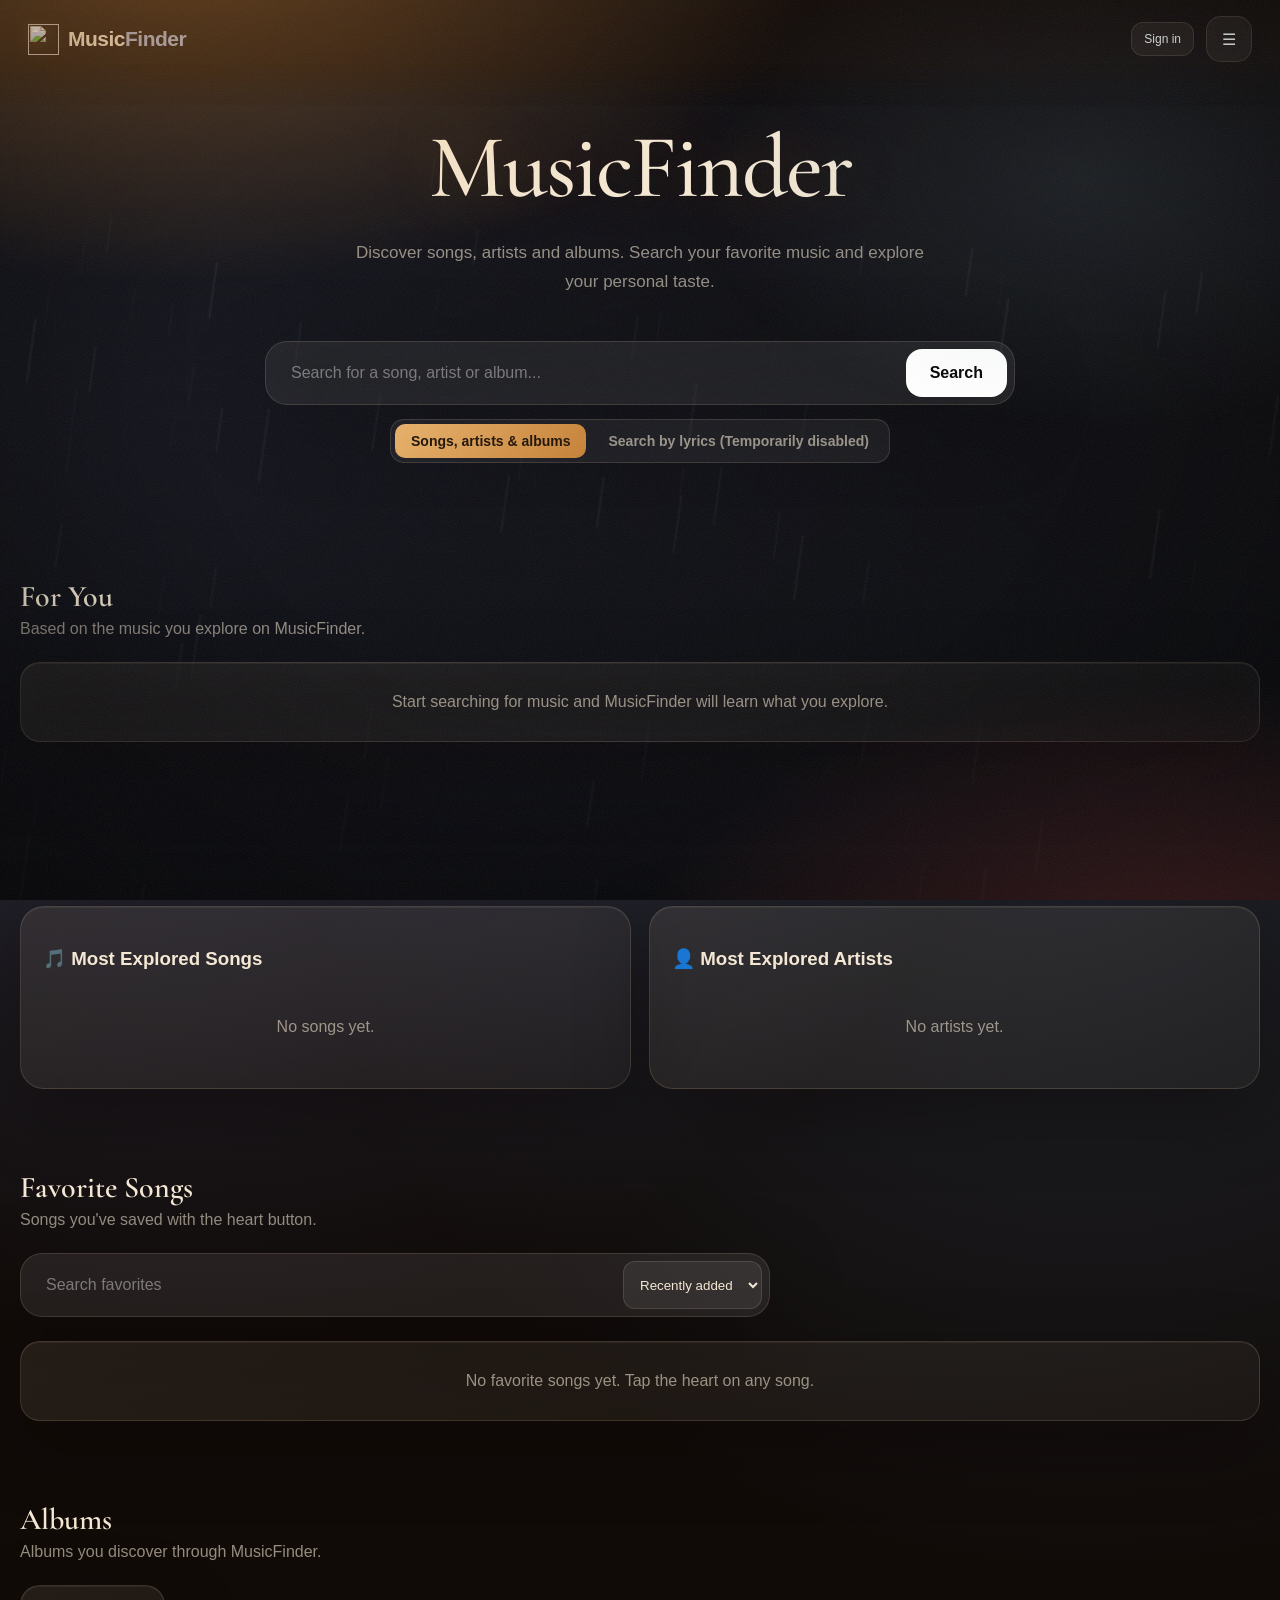
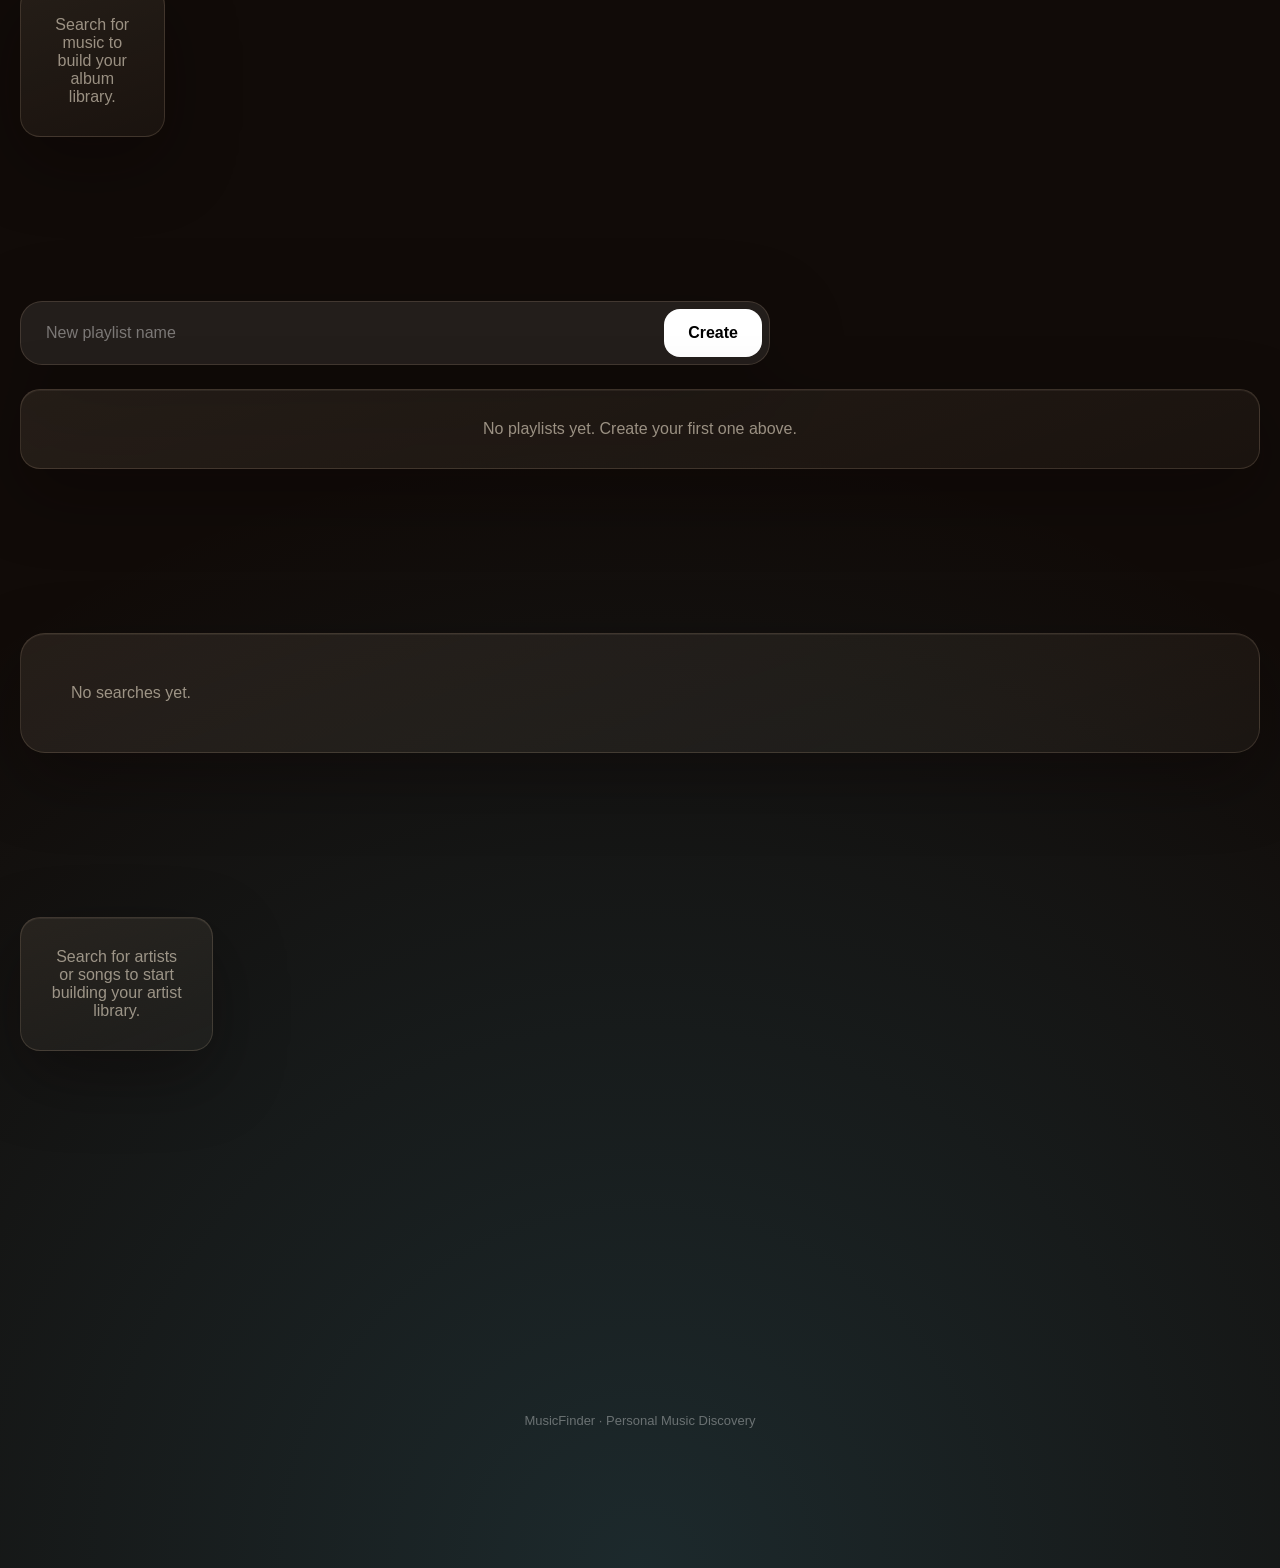
==== frontend/index.html @ 6515a228 "fix: keep lyrics search temporarily disabled" ====
<!DOCTYPE html>
<html lang="en">
<head>

<meta charset="UTF-8">
<meta name="viewport" content="width=device-width, initial-scale=1.0, viewport-fit=cover">

<link rel="icon" href="/favicon.ico" sizes="any">
<link rel="icon" type="image/svg+xml" href="/favicon.svg">
<link rel="icon" type="image/png" sizes="32x32" href="/favicon-32x32.png">
<link rel="icon" type="image/png" sizes="16x16" href="/favicon-16x16.png">
<link rel="apple-touch-icon" href="/apple-touch-icon.png">
<link rel="manifest" href="/site.webmanifest">
<meta name="theme-color" content="#110b08">

<title>MusicFinder</title>
<meta name="description" content="Discover music, explore artists, and find your next favorite song.">
<link rel="canonical" href="https://musicfinder-web.vercel.app/">
<meta property="og:type" content="website">
<meta property="og:site_name" content="MusicFinder">
<meta property="og:title" content="MusicFinder">
<meta property="og:description" content="Discover music, explore artists, and find your next favorite song.">
<meta property="og:url" content="https://musicfinder-web.vercel.app/">
<meta property="og:image" content="https://musicfinder-web.vercel.app/og-image.png">
<meta property="og:image:secure_url" content="https://musicfinder-web.vercel.app/og-image.png">
<meta property="og:image:type" content="image/png">
<meta property="og:image:width" content="1200">
<meta property="og:image:height" content="630">
<meta property="og:image:alt" content="MusicFinder logo">
<meta name="twitter:card" content="summary_large_image">
<meta name="twitter:title" content="MusicFinder">
<meta name="twitter:description" content="Discover music, explore artists, and find your next favorite song.">
<meta name="twitter:image" content="https://musicfinder-web.vercel.app/og-image.png">

<link rel="preconnect" href="https://fonts.googleapis.com">
<link rel="preconnect" href="https://fonts.gstatic.com" crossorigin>
<link href="https://fonts.googleapis.com/css2?family=Cormorant+Garamond:wght@500;600&display=swap" rel="stylesheet">
<style>

* {
    box-sizing: border-box;
}

:root {
    --bg: #07080d;
    --glass: rgba(255,255,255,0.075);
    --glass-strong: rgba(255,255,255,0.12);
    --border: rgba(255,255,255,0.13);
    --text: #ffffff;
    --muted: rgba(255,255,255,0.58);
    --accent: #ffffff;

    --dynamic-color: rgba(110,90,255,.18);
    --dynamic-color-2: rgba(0,180,255,.12);
    --dynamic-color-3: rgba(255,0,100,.08);
}

html {
    scroll-behavior: smooth;
}

body {
    margin: 0;
    min-height: 100vh;

    background:
        radial-gradient(
            circle at 15% 15%,
            var(--dynamic-color),
            transparent 30%
        ),
        radial-gradient(
            circle at 85% 25%,
            var(--dynamic-color-2),
            transparent 30%
        ),
        radial-gradient(
            circle at 50% 100%,
            var(--dynamic-color-3),
            transparent 35%
        ),
        var(--bg);

    color: var(--text);
    font-family: Inter, -apple-system, BlinkMacSystemFont, "Segoe UI", sans-serif;
    overflow-x: hidden;

    transition:
        background 1s ease;
}

body::before {
    content: "";
    position: fixed;
    inset: 0;
    pointer-events: none;
    backdrop-filter: blur(35px);
    z-index: -1;
}

button,
input {
    font: inherit;
}

button {
    cursor: pointer;
}

a {
    color: inherit;
    text-decoration: none;
}

/* =========================
   BACKGROUND
========================= */

#backgroundArt {
    position: fixed;
    inset: -10%;
    z-index: -3;

    background-position: center;
    background-size: cover;

    filter: blur(80px);
    opacity: .30;

    transform: scale(1.18);

    transition:
        background-image 1s ease,
        opacity 1s ease,
        transform 1.2s ease;

    will-change: background-image, opacity, transform;
}

.backgroundOverlay {
    position: fixed;
    inset: 0;
    z-index: -2;

    background:
        linear-gradient(
            180deg,
            rgba(5,6,10,.58),
            rgba(5,6,10,.82)
        );

    pointer-events: none;

    transition:
        background .8s ease;
}
/* =========================
   NAVBAR
========================= */

.navbar {
    position: sticky;
    top: 0;
    z-index: 100;
    height: 78px;
    display: flex;
    align-items: center;
    justify-content: space-between;
    padding: 0 28px;

}

/* Header backdrop fades out at its bottom edge instead of ending in a hard line */
.navbar::before {
    content: "";
    position: absolute;
    inset: 0 0 -28px 0;
    z-index: -1;
    pointer-events: none;
    background: rgba(10,11,17,.60);
    backdrop-filter: blur(25px);
    -webkit-backdrop-filter: blur(25px);
    -webkit-mask-image: linear-gradient(to bottom, #000 0%, #000 60%, transparent 100%);
    mask-image: linear-gradient(to bottom, #000 0%, #000 60%, transparent 100%);
}

.logo {
    display: flex;
    align-items: center;
    gap: 9px;
    font-size: 21px;
    font-weight: 800;
    letter-spacing: -.5px;
}

.siteLogoMark {
    display: block;
    width: 31px;
    height: 31px;
    flex: 0 0 31px;
    object-fit: contain;
    filter: drop-shadow(0 2px 8px rgba(196,127,53,.22));
}

.logoText span {
    opacity: .45;
}

.navRight {
    display: flex;
    align-items: center;
    gap: 12px;
}

.menuButton,
.navButton {
    width: 46px;
    height: 46px;
    border-radius: 15px;
    border: 1px solid var(--border);
    background: var(--glass);
    color: white;
    backdrop-filter: blur(20px);
    transition: .2s;
}

.menuButton:hover,
.navButton:hover {
    background: var(--glass-strong);
    transform: translateY(-2px);
}

/* =========================
   MENU
========================= */

.menuOverlay {
    position: fixed;
    inset: 0;
    background: rgba(0,0,0,.38);
    backdrop-filter: blur(8px);
    z-index: 200;
    opacity: 0;
    pointer-events: none;
    transition: .3s;
}

.menuOverlay.open {
    opacity: 1;
    pointer-events: auto;
}

.menuDrawer {
    position: fixed;
    top: 0;
    right: -390px;
    width: min(390px, 90vw);
    height: 100vh;
    height: 100dvh;
    overflow-y: auto;
    overscroll-behavior: contain;
    z-index: 210;

    padding: 28px;

    background: rgba(15,16,23,.86);
    backdrop-filter: blur(35px);
    border-left: 1px solid var(--border);

    transition: .35s cubic-bezier(.2,.8,.2,1);
}

.menuDrawer.open {
    right: 0;
}

.menuTop {
    display: flex;
    justify-content: space-between;
    align-items: center;
    margin-bottom: 28px;
}

.menuTitle {
    font-size: 24px;
    font-weight: 800;
}

.closeMenu {
    width: 42px;
    height: 42px;
    border-radius: 13px;
    border: 1px solid var(--border);
    background: var(--glass);
    color: white;
}

.menuItem {
    position: relative;
    width: 100%;
    padding: 16px;
    margin-bottom: 10px;
    text-align: left;
    border-radius: 17px;
    border: 1px solid transparent;
    background: rgba(255,255,255,.045);
    color: white;
    transition: .2s;
}

.menuItem::after {
    content: "";
    position: absolute;
    left: 16px;
    right: 16px;
    bottom: 7px;
    height: 2px;
    border-radius: 999px;
    background: #9a5b35;
    transform: scaleX(0);
    transform-origin: left center;
    transition: transform .28s ease;
}

.menuItem:hover::after,
.menuItem:focus-visible::after {
    transform: scaleX(1);
}

@media (prefers-reduced-motion: reduce) {
    .menuItem::after { transition: none; }
}

.menuItem:hover {
    background: rgba(255,255,255,.10);
    border-color: var(--border);
    transform: translateX(-3px);
}

/* =========================
   MAIN
========================= */

main {
    width: min(1250px, calc(100% - 40px));
    margin: auto;
}

.hero {
    min-height: 420px;
    display: flex;
    flex-direction: column;
    justify-content: center;
    align-items: center;
    text-align: center;
}

.hero h1 {
    margin: 0;
    font-size: clamp(48px, 8vw, 90px);
    letter-spacing: -5px;
}

.hero p {
    color: var(--muted);
    font-size: 17px;
    max-width: 600px;
    line-height: 1.7;
}

.searchBox {
    width: min(750px, 100%);
    margin-top: 28px;
    display: flex;
    padding: 7px;
    gap: 7px;

    background: rgba(255,255,255,.08);
    border: 1px solid var(--border);
    border-radius: 22px;
    backdrop-filter: blur(30px);
    box-shadow: 0 20px 80px rgba(0,0,0,.25);
}

.searchBox input {
    min-width: 0;
    flex: 1;
    border: 0;
    outline: 0;
    padding: 15px 18px;
    background: transparent;
    color: white;
    font-size: 16px;
}

.searchBox input::placeholder {
    color: rgba(255,255,255,.40);
}

.searchBtn {
    border: 0;
    border-radius: 16px;
    padding: 0 24px;
    background: white;
    color: black;
    font-weight: 750;
    transition: .2s;
}

.searchBtn:hover {
    transform: scale(1.03);
}

/* =========================
   SECTIONS
========================= */

.section {
    margin: 80px 0;
    scroll-margin-top: 100px;
}

.sectionHeader {
    display: flex;
    align-items: end;
    justify-content: space-between;
    gap: 20px;
    margin-bottom: 24px;
}

.sectionTitle {
    margin: 0;
    font-size: 30px;
    letter-spacing: -.8px;
}

.sectionSubtitle {
    margin: 5px 0 0;
    color: var(--muted);
}

/* =========================
   GLASS CARD
========================= */

.glass {
    background: rgba(255,255,255,.065);
    border: 1px solid var(--border);
    backdrop-filter: blur(25px);
    box-shadow: 0 25px 80px rgba(0,0,0,.15);
}

/* =========================
   SEARCH RESULTS
========================= */

.searchStatus {
    color: var(--muted);
    margin-bottom: 18px;
}

.searchLoading {
    display: inline-flex;
    align-items: center;
    gap: 5px;
    margin-left: 4px;
}

.searchLoading span {
    width: 5px;
    height: 5px;
    border-radius: 50%;
    background: rgba(255,255,255,.65);

    animation: searchPulse 1.2s infinite ease-in-out;
}

.searchLoading span:nth-child(2) {
    animation-delay: .15s;
}

.searchLoading span:nth-child(3) {
    animation-delay: .3s;
}

@keyframes searchPulse {

    0%, 60%, 100% {
        opacity: .25;
        transform: translateY(0);
    }

    30% {
        opacity: 1;
        transform: translateY(-3px);
    }

}
.searchLoadingBox {
    display: flex;
    align-items: center;
    justify-content: center;
    gap: 9px;
    min-height: 90px;
}

.searchLoadingBox .loadingText {
    color: rgba(255,255,255,.58);
}


.resultGroup {
    margin-bottom: 38px;
}

.resultGroupTitle {
    font-size: 20px;
    margin-bottom: 15px;
}

.resultGrid {
    display: grid;
    grid-template-columns: repeat(auto-fill, minmax(240px, 1fr));
    gap: 16px;
}

.resultCard {
    padding: 15px;
    border-radius: 22px;
    transition: .25s;
    overflow: hidden;
}

.resultCard:hover {
    transform: translateY(-5px);
    background: rgba(255,255,255,.10);
}

.cover {
    width: 100%;
    aspect-ratio: 1;
    object-fit: cover;
    border-radius: 17px;
    background: rgba(255,255,255,.06);
}

.cardTitle {
    margin-top: 13px;
    font-size: 17px;
    font-weight: 750;
}

.cardArtist {
    margin-top: 5px;
    color: var(--muted);
    font-size: 14px;
}

.cardMeta {
    margin-top: 7px;
    color: rgba(255,255,255,.40);
    font-size: 12px;
}

.cardActions {
    display: flex;
    flex-wrap: wrap;
    gap: 7px;
    margin-top: 13px;
}

.smallBtn {
    flex: 1;
    text-align: center;
    padding: 10px 7px;
    border-radius: 12px;
    border: 1px solid var(--border);
    background: rgba(255,255,255,.06);
    color: white;
    font-size: 12px;
    transition: .2s;
}

.smallBtn:hover {
    background: rgba(255,255,255,.13);
}

.smallBtn.primary {
    background: white;
    color: black;
}

/* =========================
   ARTIST CARDS
========================= */

.artistGrid {
    display: grid;
    grid-template-columns: repeat(auto-fill, minmax(190px, 1fr));
    gap: 16px;
}

.artistCard {
    padding: 15px;
    border-radius: 23px;
    cursor: pointer;
    transition: .25s;
}

.artistCard:hover {
    transform: translateY(-6px);
    background: rgba(255,255,255,.10);
}

.artistImage {
    width: 100%;
    aspect-ratio: 1;
    object-fit: cover;
    border-radius: 50%;
    background: rgba(255,255,255,.06);
}

.artistName {
    font-size: 17px;
    font-weight: 750;
    margin-top: 14px;
}

.artistSummary {
    color: var(--muted);
    font-size: 13px;
    line-height: 1.55;
    margin-top: 6px;
}

.artistStats {
    color: rgba(255,255,255,.38);
    font-size: 11px;
    margin-top: 9px;
}

/* =========================
   FOR YOU
========================= */

.forYouGrid {
    display: grid;
    grid-template-columns: repeat(auto-fill, minmax(240px,1fr));
    gap: 16px;
}

.featureArtist {
    display: grid;
    grid-template-columns: 170px 1fr;
    gap: 25px;
    padding: 25px;
    border-radius: 28px;
    align-items: center;
}

.featureArtist img {
    width: 170px;
    height: 170px;
    object-fit: cover;
    border-radius: 25px;
}

.featureArtist h3 {
    font-size: 30px;
    margin: 0 0 10px;
}

.featureArtist p {
    color: var(--muted);
    line-height: 1.7;
}

.featureArtist button {
    padding: 12px 17px;
    border-radius: 13px;
    border: 1px solid var(--border);
    background: white;
    color: black;
    font-weight: 700;
}

/* =========================
   TASTE DASHBOARD
========================= */

.tasteDashboard {
    display: grid;
    grid-template-columns: 1fr 1fr;
    gap: 18px;
}

.tasteBox {
    padding: 22px;
    border-radius: 24px;
}

.tasteList {
    display: flex;
    flex-direction: column;
    gap: 9px;
    margin-top: 15px;
}

.tasteRow {
    display: flex;
    justify-content: space-between;
    align-items: center;
    padding: 12px 14px;
    border-radius: 14px;
    background: rgba(255,255,255,.045);
}

.tasteName {
    font-weight: 650;
}

.tasteCount {
    color: var(--muted);
    font-size: 12px;
}

.empty {
    padding: 30px;
    text-align: center;
    color: var(--muted);
    border-radius: 20px;
}

/* =========================
   HISTORY
========================= */

.historyList {
    display: flex;
    flex-wrap: wrap;
    gap: 10px;
}

.historyItem {
    padding: 12px 16px;
    border-radius: 14px;
    border: 1px solid var(--border);
    background: rgba(255,255,255,.05);
    color: white;
    cursor: pointer;
    transition: .2s;
}

.historyItem:hover {
    background: rgba(255,255,255,.12);
}

/* =========================
   MODAL
========================= */

.modalOverlay {
    position: fixed;
    inset: 0;
    z-index: 300;
    background: rgba(0,0,0,.58);
    backdrop-filter: blur(15px);
    display: none;
    align-items: center;
    justify-content: center;
    padding: 20px;
}

.modalOverlay.open {
    display: flex;
}

.modal {
    width: min(850px, 100%);
    max-height: 90vh;
    overflow-y: auto;
    overscroll-behavior: contain;
    border-radius: 30px;
    padding: 28px;

    background: rgba(18,19,27,.88);
    border: 1px solid var(--border);
    backdrop-filter: blur(35px);
}

.modalClose {
    float: right;
    width: 40px;
    height: 40px;
    border-radius: 12px;
    border: 1px solid var(--border);
    background: var(--glass);
    color: white;
}

.modalHero {
    display: flex;
    gap: 25px;
    align-items: center;
    margin-top: 10px;
}

.modalHero img {
    width: 190px;
    height: 190px;
    object-fit: cover;
    border-radius: 24px;
}

.modalHero h2 {
    margin: 0;
    font-size: 35px;
}

.modalMuted {
    color: var(--muted);
}

.modalText {
    color: rgba(255,255,255,.75);
    line-height: 1.8;
}

.modalButtons {
    display: flex;
    flex-wrap: wrap;
    gap: 9px;
    margin-top: 18px;
}

.modalButtons a,
.modalButtons button {
    padding: 11px 15px;
    border-radius: 13px;
    border: 1px solid var(--border);
    background: rgba(255,255,255,.06);
    color: white;

    transition:
        transform .25s ease,
        background .25s ease,
        border-color .25s ease,
        box-shadow .25s ease;
}

/* Desktop / Laptop */
@media (hover: hover) {

    .modalButtons a:hover,
    .modalButtons button:hover {
        transform: translateY(-5px);
        background: rgba(255,255,255,.18);
        border-color: rgba(255,255,255,.35);
        box-shadow: 0 12px 30px rgba(0,0,0,.30);
    }

    /* Spotify stays green */
    .modalButtons .primary:hover {
        transform: translateY(-5px);
        background: #1DB954;
        border-color: #1DB954;
        color: white;
        box-shadow: 0 12px 30px rgba(29,185,84,.35);
    }

}

/* Phone / Touch */
.modalButtons a:active,
.modalButtons button:active {
    transform: translateY(-5px);
    background: rgba(255,255,255,.18);
    border-color: rgba(255,255,255,.35);
    box-shadow: 0 12px 30px rgba(0,0,0,.30);
}

/* Spotify on touch */
.modalButtons .primary:active {
    transform: translateY(-5px);
    background: #1DB954;
    border-color: #1DB954;
    color: white;
    box-shadow: 0 12px 30px rgba(29,185,84,.35);
}

/* Play button inside the Details modal */

.modalButtons .playBtn {
    display: inline-flex;
    align-items: center;
    gap: 7px;

    background: linear-gradient(135deg, #7c5cff, #00b4ff);
    border-color: transparent;
    color: white;
    font-weight: 700;

    box-shadow: 0 8px 24px rgba(124,92,255,.35);
}

@media (hover: hover) {

    .modalButtons .playBtn:hover {
        transform: translateY(-6px);
        background: linear-gradient(135deg, #8d70ff, #22c1ff);
        border-color: transparent;
        color: white;
        box-shadow: 0 16px 36px rgba(124,92,255,.55);
    }

}

/* Phone / Touch */
.modalButtons .playBtn:active {
    transform: translateY(-6px);
    background: linear-gradient(135deg, #8d70ff, #22c1ff);
    border-color: transparent;
    color: white;
    box-shadow: 0 16px 36px rgba(124,92,255,.55);
}

/* Search result cards: Play Preview gets its own row */

.smallBtn.full {
    flex: 1 1 100%;
    display: inline-flex;
    align-items: center;
    justify-content: center;
    gap: 6px;
}

/* Top result (first song of a search) */

.topResult {
    display: grid;
    grid-template-columns: 150px 1fr;
    gap: 22px;
    align-items: center;
    padding: 20px;
    margin-bottom: 34px;
    border-radius: 26px;
}

.topResultCover {
    width: 150px;
    height: 150px;
    object-fit: cover;
    border-radius: 20px;
    background: rgba(255,255,255,.06);
}

.topResultInfo h3 {
    margin: 6px 0;
    font-size: clamp(22px, 4vw, 32px);
    letter-spacing: -.6px;
}

.topResultInfo p {
    margin: 0;
    color: var(--muted);
}

.topResultActions {
    display: flex;
    flex-wrap: wrap;
    gap: 10px;
    margin-top: 18px;
}

.topResultActions button {
    display: inline-flex;
    align-items: center;
    gap: 7px;
    padding: 12px 18px;
    border-radius: 14px;
    border: 1px solid var(--border);
    background: rgba(255,255,255,.07);
    color: white;
    font-weight: 650;

    transition:
        transform .25s ease,
        background .25s ease,
        box-shadow .25s ease;
}

.topResultActions .topPlayBtn {
    background: linear-gradient(135deg, #7c5cff, #00b4ff);
    border-color: transparent;
    font-weight: 700;
    box-shadow: 0 8px 24px rgba(124,92,255,.35);
}

@media (hover: hover) {

    .topResultActions button:hover {
        transform: translateY(-5px);
        background: rgba(255,255,255,.16);
    }

    .topResultActions .topPlayBtn:hover {
        background: linear-gradient(135deg, #8d70ff, #22c1ff);
        box-shadow: 0 16px 36px rgba(124,92,255,.55);
    }

}

.topResultActions button:active {
    transform: translateY(-5px);
}

@media (max-width: 700px) {

    .topResult {
        grid-template-columns: 1fr;
    }

    .topResultCover {
        width: 130px;
        height: 130px;
    }

}

/* Details modal: Play Preview */

.modalButtons .previewBtn {
    display: inline-flex;
    align-items: center;
    gap: 7px;
    border-color: rgba(124,92,255,.65);
    background: rgba(124,92,255,.14);
    color: white;
    font-weight: 650;
}

@media (hover: hover) {

    .modalButtons .previewBtn:hover {
        transform: translateY(-6px);
        background: rgba(124,92,255,.30);
        border-color: rgba(160,140,255,.9);
        color: white;
        box-shadow: 0 14px 32px rgba(124,92,255,.35);
    }

}

.modalButtons .previewBtn:active {
    transform: translateY(-6px);
    background: rgba(124,92,255,.30);
    border-color: rgba(160,140,255,.9);
    color: white;
    box-shadow: 0 14px 32px rgba(124,92,255,.35);
}

/* Full song player panel */

.fullPlayer {
    position: fixed;
    right: 20px;
    bottom: 20px;
    z-index: 1100;

    width: min(440px, calc(100% - 24px));
    padding: 12px;
    border-radius: 22px;

    background: rgba(18,18,22,.92);
    border: 1px solid rgba(255,255,255,.12);
    backdrop-filter: blur(22px);
    -webkit-backdrop-filter: blur(22px);
    box-shadow: 0 15px 45px rgba(0,0,0,.4);

    transform: translateY(130%);
    opacity: 0;
    pointer-events: none;

    transition:
        transform .35s ease,
        opacity .35s ease;
}

.fullPlayer.active {
    transform: translateY(0);
    opacity: 1;
    pointer-events: auto;
}

.fullPlayerTop {
    display: flex;
    align-items: center;
    gap: 10px;
    margin-bottom: 10px;
}

.fullPlayerInfo {
    flex: 1;
    min-width: 0;
}

.fullPlayerTitle {
    font-size: 14px;
    font-weight: 650;
    white-space: nowrap;
    overflow: hidden;
    text-overflow: ellipsis;
}

.fullPlayerArtist {
    margin-top: 3px;
    font-size: 12px;
    color: rgba(255,255,255,.5);
    white-space: nowrap;
    overflow: hidden;
    text-overflow: ellipsis;
}

.fullPlayerClose {
    width: 36px;
    height: 36px;
    flex-shrink: 0;
    border: 0;
    border-radius: 50%;
    background: rgba(255,255,255,.1);
    color: white;
    font-size: 20px;
    line-height: 1;
}

.fullPlayerClose:hover {
    background: rgba(255,255,255,.18);
}

.fullPlayerBody iframe {
    display: block;
    width: 100%;
    border: 0;
    border-radius: 14px;
}

.fullPlayerBody .ytFrame {
    aspect-ratio: 16 / 9;
}

.fullPlayerLoading {
    padding: 28px 10px;
    text-align: center;
    color: var(--muted);
    font-size: 13px;
}

.fullPlayerNote {
    margin-top: 8px;
    font-size: 11px;
    line-height: 1.5;
    color: rgba(255,255,255,.45);
}

.fullPlayerNote:empty {
    display: none;
}

@media (max-width: 700px) {

    .fullPlayer {
        right: 12px;
        left: 12px;
        width: auto;
        bottom: calc(12px + env(safe-area-inset-bottom));
    }

}

/* Account (Sign in with Google) */

.authArea {
    display: flex;
    align-items: center;
    gap: 10px;
    min-height: 40px;
}

.authUser {
    display: flex;
    align-items: center;
    gap: 9px;
}

.authAvatar {
    width: 36px;
    height: 36px;
    border-radius: 50%;
    object-fit: cover;
    border: 1px solid var(--border);
    background: rgba(255,255,255,.08);
}

.authName {
    max-width: 120px;
    font-size: 13px;
    font-weight: 650;
    white-space: nowrap;
    overflow: hidden;
    text-overflow: ellipsis;
}

.authSignOut {
    padding: 9px 12px;
    border-radius: 12px;
    border: 1px solid var(--border);
    background: var(--glass);
    color: white;
    font-size: 12px;
    transition: .2s;
}

.authSignOut:hover {
    background: var(--glass-strong);
    transform: translateY(-2px);
}

@media (max-width: 700px) {

    .authName {
        display: none;
    }

}

/* Download Search button under the Spotify player */

.fullPlayerDownload {
    display: flex;
    align-items: center;
    justify-content: center;
    gap: 8px;
    margin-top: 10px;
    padding: 11px 14px;
    border-radius: 13px;
    border: 1px solid var(--border);
    background: rgba(255,255,255,.06);
    color: white;
    font-size: 13px;

    transition:
        transform .25s ease,
        background .25s ease,
        box-shadow .25s ease;
}

@media (hover: hover) {

    .fullPlayerDownload:hover {
        transform: translateY(-4px);
        background: rgba(255,255,255,.16);
        box-shadow: 0 10px 26px rgba(0,0,0,.3);
    }

}

.fullPlayerDownload:active {
    transform: translateY(-4px);
    background: rgba(255,255,255,.16);
}

.albumGrid {
    display: grid;
    grid-template-columns: repeat(auto-fill,minmax(130px,1fr));
    gap: 12px;
    margin-top: 15px;
}

.albumCard {
    padding: 10px;
    border-radius: 16px;
    background: rgba(255,255,255,.045);
    cursor: pointer;
    transition: transform .25s ease, background .25s ease, box-shadow .25s ease;
}

.albumCard:hover,
.albumCard:focus-visible {
    transform: translateY(-5px);
    background: rgba(255,255,255,.11);
    box-shadow: 0 15px 30px rgba(0,0,0,.24);
    outline: none;
}

@media (prefers-reduced-motion: reduce) {
    .albumCard { transition: none; }
}

.albumCard img {
    width: 100%;
    aspect-ratio: 1;
    border-radius: 11px;
    object-fit: cover;
}

.albumName {
    margin-top: 8px;
    font-size: 13px;
    font-weight: 650;
}

.albumDate {
    color: var(--muted);
    font-size: 11px;
    margin-top: 4px;
}

/* =========================
   FOOTER
========================= */

/* About: trim the extra bottom spacing so the section ends cleanly */
#about {
    margin-bottom: 0;
}

#about .glass > :last-child {
    margin-bottom: 0;
}

footer {
    padding: 70px 0 140px;
    text-align: center;
    color: rgba(255,255,255,.35);
    font-size: 13px;
}

/* =========================
   MOBILE
========================= */

@media (max-width: 700px) {

    main {
        width: min(100% - 24px, 1250px);
    }

    .navbar {
        padding: 0 14px;
    }

    .hero {
        min-height: 350px;
    }

    .hero h1 {
        letter-spacing: -3px;
    }

    .searchBox {
        flex-direction: column;
        border-radius: 19px;
    }

    .searchBtn {
        height: 48px;
    }

    .featureArtist {
        grid-template-columns: 1fr;
    }

    .featureArtist img {
        width: 140px;
        height: 140px;
    }

    .tasteDashboard {
        grid-template-columns: 1fr;
    }

    .modalHero {
        flex-direction: column;
        align-items: flex-start;
    }

    .modalHero img {
        width: 150px;
        height: 150px;
    }

}

/* =========================
   Music Player
========================= */

.musicPlayer {
    position: fixed;
    isolation: isolate;
    overflow: hidden;
    left: 20px;
    right: 20px;
    bottom: 18px;
    z-index: 1000;

    display: flex;
    align-items: center;
    gap: 16px;

    padding: 14px 18px;
    border-radius: 22px;

    background: rgba(18, 18, 22, .72);
    border: 1px solid rgba(255,255,255,.12);
    backdrop-filter: blur(22px);
    -webkit-backdrop-filter: blur(22px);

    box-shadow: 0 15px 45px rgba(0,0,0,.35);

    transform: translateY(120%);
    opacity: 0;

    transition:
        transform .35s ease,
        opacity .35s ease;
}

.musicPlayer.active {
    transform: translateY(0);
    opacity: 1;
}

/* Glass layers (reflection and glow) live in glass.css; they stay clipped to the player surface. */
.musicPlayer::before,
.musicPlayer::after {
    content: "";
    position: absolute;
    inset: 0;
    border-radius: inherit;
    pointer-events: none;
    z-index: -1;
}

.musicPlayer > * {
    position: relative;
    z-index: 1;
}

.playerCover {
    width: 58px;
    height: 58px;
    border-radius: 14px;
    object-fit: cover;
    flex-shrink: 0;
}

.playerInfo {
    min-width: 150px;
    max-width: 220px;
}

.playerTitle {
    font-size: 14px;
    font-weight: 650;
    color: white;

    white-space: nowrap;
    overflow: hidden;
    text-overflow: ellipsis;
}

.playerArtist {
    margin-top: 4px;
    font-size: 12px;
    color: rgba(255,255,255,.5);

    white-space: nowrap;
    overflow: hidden;
    text-overflow: ellipsis;
}

.playerControls {
    display: flex;
    align-items: center;
    gap: 8px;
}

.playerButton {
    width: 38px;
    height: 38px;

    display: flex;
    align-items: center;
    justify-content: center;

    border: 0;
    border-radius: 50%;

    background: rgba(255,255,255,.08);
    color: white;

    cursor: pointer;

    transition:
        transform .2s ease,
        background .2s ease;
}

.playerButton svg {
    display: block;
}

.playerButton:hover {
    transform: scale(1.08);
    background: rgba(255,255,255,.16);
}

.playerPlay {
    width: 44px;
    height: 44px;
    background: white;
    color: #111;
}

.playerPlay:hover {
    background: white;
}

.playerMinBtn {
    flex-shrink: 0;
}

.playerTimeline {
    flex: 1;
    display: flex;
    align-items: center;
    gap: 9px;
    min-width: 120px;
}

.playerTime {
    font-size: 11px;
    color: rgba(255,255,255,.45);
    min-width: 32px;
}

.playerProgress {
    flex: 1;
    height: 4px;
    appearance: none;
    -webkit-appearance: none;

    border-radius: 999px;
    background: rgba(255,255,255,.16);

    cursor: pointer;
}

.playerProgress::-webkit-slider-thumb {
    appearance: none;
    -webkit-appearance: none;

    width: 11px;
    height: 11px;

    border-radius: 50%;
    background: white;

    cursor: pointer;
}

.playerProgress::-moz-range-thumb {
    width: 11px;
    height: 11px;

    border: 0;
    border-radius: 50%;
    background: white;

    cursor: pointer;
}

.playerVolume {
    width: 85px;
}

@media (max-width: 700px) {

    .musicPlayer {
        left: 10px;
        right: 10px;
        bottom: calc(10px + env(safe-area-inset-bottom));

        padding: 12px;
        gap: 10px 12px;
        flex-wrap: wrap;

        border-radius: 18px;
    }

    .playerCover {
        width: 46px;
        height: 46px;
        border-radius: 12px;
    }

    .playerInfo {
        flex: 1;
        min-width: 0;
        max-width: none;
    }

    .playerControls {
        gap: 6px;
    }

    .playerButton {
        width: 36px;
        height: 36px;
    }

    .playerPlay {
        width: 42px;
        height: 42px;
    }

    .playerTimeline {
        order: 3;
        flex: 1 1 100%;
        min-width: 0;
    }

    .playerVolume {
        display: none;
    }
}


/* =========================
   AUTUMN · COFFEE · RAINY-EVENING ATMOSPHERE
   (visual layer only: colours, glow, grain, shadows)
========================= */

:root {
    --bg: #110b08;
    --glass: rgba(255,226,190,0.07);
    --glass-strong: rgba(255,226,190,0.12);
    --border: rgba(255,220,180,0.14);
    --text: #f4e8d4;
    --muted: rgba(244,232,212,0.58);
    --accent: #f4e8d4;

    /* neutral blue / silver glass accents; artwork may add subtle source-specific color */
    --dynamic-color: rgba(135,165,255,.26);
    --dynamic-color-2: rgba(96,145,205,.18);
    --dynamic-color-3: rgba(80,180,210,.18);
}

.navbar::before { background: rgba(24,14,9,.62); }

.glass {
    background: linear-gradient(160deg, rgba(255,226,190,.085), rgba(255,226,190,.04));
    box-shadow: 0 25px 70px rgba(10,4,2,.35), inset 0 1px 0 rgba(255,236,210,.06);
}

/* warm lamp glow + faint rain streaks + film grain + vignette, fixed behind the UI */
body::after {
    content: "";
    position: fixed;
    inset: 0;
    pointer-events: none;
    z-index: 0;
    background:
        radial-gradient(ellipse 70% 55% at 14% -8%, rgba(236,148,56,.38), transparent 72%),
        radial-gradient(ellipse 45% 40% at 85% 20%, rgba(110,134,156,.16), transparent 70%),
        radial-gradient(ellipse 60% 45% at 92% 108%, rgba(160,56,56,.30), transparent 72%),
        radial-gradient(ellipse at 50% 40%, transparent 50%, rgba(0,0,0,.4) 100%);
    animation: lampBreathe 14s ease-in-out infinite;
}

body::selection, ::selection { background: rgba(145,175,255,.38); }

@keyframes lampBreathe {
    0%, 100% { opacity: .85; }
    50% { opacity: 1; }
}

/* film grain (static, very light) */
html::after {
    content: "";
    position: fixed;
    inset: 0;
    pointer-events: none;
    z-index: 0;
    opacity: .07;
    background-image: url("data:image/svg+xml;utf8,<svg xmlns='http://www.w3.org/2000/svg' width='160' height='160'><filter id='n'><feTurbulence type='fractalNoise' baseFrequency='.85' numOctaves='2' stitchTiles='stitch'/><feColorMatrix values='0 0 0 0 1  0 0 0 0 .9  0 0 0 0 .75  0 0 0 .9 0'/></filter><rect width='100%' height='100%' filter='url(%23n)'/></svg>");
}

/* editorial, dreamy headline */
.hero h1 {
    font-family: "Cormorant Garamond", "Iowan Old Style", Georgia, serif;
    font-weight: 500;
    letter-spacing: -2px;
    text-shadow: 0 0 60px rgba(232,150,60,.28), 0 4px 30px rgba(0,0,0,.4);
}

.sectionTitle {
    font-family: "Cormorant Garamond", "Iowan Old Style", Georgia, serif;
    font-weight: 600;
    letter-spacing: 0;
}

.logoText span { color: #c8d8ff; opacity: .82; }

@media (prefers-reduced-motion: reduce) {
    body::after { animation: none; }
}


/* animated rain canvas (sits behind the UI, never blocks clicks) */
#rainCanvas {
    position: fixed;
    inset: 0;
    width: 100%;
    height: 100%;
    z-index: -1;
    pointer-events: none;
}

/* Telegram download hand-off panel */
.tgPanel {
    position: fixed;
    left: 50%;
    bottom: 18px;
    z-index: 400;
    width: min(460px, calc(100% - 24px));
    transform: translate(-50%, 140%);
    transition: transform .4s cubic-bezier(.22,.7,.2,1);
    padding: 18px;
    border-radius: 22px;
    background: rgba(24,14,9,.96);
    border: 1px solid var(--border);
    box-shadow: 0 30px 80px rgba(0,0,0,.6);
}
.tgPanel.open { transform: translate(-50%, 0); }
.tgPanel h4 { margin: 0 0 6px; font-size: 16px; }
.tgPanel p { margin: 0 0 10px; font-size: 13px; line-height: 1.55; color: var(--muted); }
.tgText {
    padding: 10px 12px;
    border-radius: 12px;
    background: rgba(255,255,255,.07);
    border: 1px solid var(--border);
    font-size: 13.5px;
    word-break: break-all;
    user-select: all;
    margin-bottom: 12px;
}
.tgButtons { display: flex; gap: 8px; flex-wrap: wrap; }
.tgButtons .smallBtn { cursor: pointer; }


/* ---------- Language switcher + RTL ---------- */
.langSwitch { display: flex; gap: 6px; padding: 4px; margin: -8px 0 18px; border-radius: 14px; background: rgba(255,255,255,.06); border: 1px solid var(--border); }
.langSwitch button { flex: 1; padding: 9px 10px; border: 0; border-radius: 10px; background: transparent; color: var(--muted); font: inherit; font-size: 14px; font-weight: 700; cursor: pointer; transition: background .2s, color .2s; }
.langSwitch button:hover { color: var(--text); }
.langSwitch button.active { background: linear-gradient(135deg, #e6b06a, #c47f35); color: #1e1208; }
html[lang="fa"] body, html[lang="fa"] button, html[lang="fa"] input { font-family: "Vazirmatn", Tahoma, "Segoe UI", system-ui, sans-serif; }
html[lang="fa"] *:not(h1) { letter-spacing: 0 !important; }
html[lang="fa"] .hero p, html[lang="fa"] .sectionSubtitle, html[lang="fa"] .modalText { line-height: 1.9; }
html[lang="fa"] .hero h1, html[lang="fa"] .logo, html[lang="fa"] .menuTitle { font-family: var(--head, "Archivo"), sans-serif; }
html[dir="rtl"] .menuDrawer { right: auto; left: -390px; border-left: 0; border-right: 1px solid var(--border); }
html[dir="rtl"] .menuDrawer.open { left: 0; right: auto; }
html[dir="rtl"] .menuItem { text-align: start; }
html[dir="rtl"] .menuItem:hover { transform: translateX(3px); }
html[dir="rtl"] .modalClose { float: left; }
html[dir="rtl"] .fullPlayer { right: auto; left: 20px; }
html[dir="rtl"] .musicPlayer, html[dir="rtl"] .playerControls, html[dir="rtl"] .playerTimeline { direction: ltr; }
html[dir="rtl"] .playerInfo, html[dir="rtl"] .playerTitle, html[dir="rtl"] .playerArtist { direction: rtl; text-align: start; unicode-bidi: plaintext; }
html[dir="rtl"] .searchBox input { text-align: start; }
html[dir="rtl"] .cardTitle, html[dir="rtl"] .cardArtist, html[dir="rtl"] .artistName, html[dir="rtl"] .albumName { unicode-bidi: plaintext; text-align: start; }

/* ---------- Motion: intro, scroll reveal, menu / modal / player transitions ---------- */
@media (prefers-reduced-motion: no-preference) {
    @keyframes musicfinder-intro {
        from { opacity: 0; transform: translate3d(0, 16px, 0) scale(.99); }
        to { opacity: 1; transform: translate3d(0, 0, 0) scale(1); }
    }

    .hero > * {
        animation: musicfinder-intro .78s cubic-bezier(.22, 1, .36, 1) both;
    }
    .hero > *:nth-child(2) { animation-delay: 70ms; }
    .hero > *:nth-child(3) { animation-delay: 130ms; }

    html.motion-ready .motion-reveal {
        opacity: 0;
        transform: translate3d(0, 20px, 0) scale(.99);
        transition:
            opacity 700ms cubic-bezier(.22, 1, .36, 1) var(--motion-reveal-delay, 0ms),
            transform 850ms cubic-bezier(.22, 1, .36, 1) var(--motion-reveal-delay, 0ms);
    }
    html.motion-ready .motion-reveal.is-visible,
    html.motion-ready .motion-reveal:focus-within {
        opacity: 1;
        transform: translate3d(0, 0, 0) scale(1);
    }
}

.menuOverlay {
    transition: opacity 460ms cubic-bezier(.22, 1, .36, 1);
}
.menuDrawer {
    right: 0;
    transition: transform 560ms cubic-bezier(.22, 1, .36, 1);
}
.menuDrawer:not(.open) { transform: translate3d(100%, 0, 0); }
.menuDrawer.open { transform: translate3d(0, 0, 0); }
html[dir="rtl"] .menuDrawer {
    right: auto;
    left: 0;
    transition: transform 560ms cubic-bezier(.22, 1, .36, 1);
}
html[dir="rtl"] .menuDrawer:not(.open) { transform: translate3d(-100%, 0, 0); }
html[dir="rtl"] .menuDrawer.open { transform: translate3d(0, 0, 0); }

.modalOverlay {
    display: flex;
    visibility: hidden;
    opacity: 0;
    pointer-events: none;
    transition:
        opacity 420ms cubic-bezier(.22, 1, .36, 1),
        visibility 0s linear 420ms;
}
.modalOverlay.open {
    display: flex;
    visibility: visible;
    opacity: 1;
    pointer-events: auto;
    transition-delay: 0s, 0s;
}
.modal {
    opacity: 0;
    transform: translate3d(0, 14px, 0) scale(.99);
    transition:
        opacity 360ms cubic-bezier(.22, 1, .36, 1),
        transform 620ms cubic-bezier(.22, 1, .36, 1);
}
.modalOverlay.open .modal {
    opacity: 1;
    transform: translate3d(0, 0, 0) scale(1);
}

.musicPlayer, .fullPlayer {
    transition:
        transform 560ms cubic-bezier(.22, 1, .36, 1),
        opacity 420ms cubic-bezier(.22, 1, .36, 1);
}
:where(button, a, [role="button"], .resultCard, .artistCard, .historyItem) {
    transition-timing-function: cubic-bezier(.22, 1, .36, 1);
}

@media (prefers-reduced-motion: reduce) {
    *, *::before, *::after { scroll-behavior: auto !important; transition-duration: .01ms !important; animation-duration: .01ms !important; animation-iteration-count: 1 !important; }
}
</style>

<style>
/* Album detail: tracklist (classes were used by openAlbum() but had no styles) */
.albumTrackList { display: flex; flex-direction: column; gap: 8px; margin-top: 22px; }
.albumTrack {
    display: grid;
    grid-template-columns: 28px 1fr auto;
    align-items: center;
    gap: 10px;
    width: 100%;
    padding: 12px 14px;
    border-radius: 14px;
    border: 1px solid var(--border);
    background: rgba(255,255,255,.05);
    color: var(--text);
    text-align: start;
    transition: background .2s ease, transform .2s ease;
}
.albumTrack:hover, .albumTrack:focus-visible { background: rgba(255,255,255,.12); outline: none; }
.albumTrack:focus-visible { border-color: rgba(224,164,90,.8); }
.albumTrack span { color: var(--muted); font-size: 13px; text-align: center; }
.albumTrack strong { font-weight: 650; font-size: 14px; min-width: 0; overflow: hidden; text-overflow: ellipsis; white-space: nowrap; }
.albumTrack small { color: var(--muted); font-size: 12px; max-width: 40vw; overflow: hidden; text-overflow: ellipsis; white-space: nowrap; }
@media (prefers-reduced-motion: reduce) { .albumTrack { transition: none; } }
</style>
<style>
/* Search-type toggle (songs/artists/albums vs lyrics) */
.searchMode { display: flex; gap: 6px; padding: 4px; margin-top: 14px; border-radius: 14px; background: rgba(255,255,255,.06); border: 1px solid var(--border); }
.hero > .searchMode { animation-delay: 190ms; }
.searchMode button { padding: 9px 16px; border: 0; border-radius: 10px; background: transparent; color: var(--muted); font-size: 14px; font-weight: 700; transition: background .2s, color .2s; }
.searchMode button:hover { color: var(--text); }
.searchMode button:focus-visible { outline: 2px solid rgba(224,164,90,.8); outline-offset: 2px; }
.searchMode button.active { background: linear-gradient(135deg, #e6b06a, #c47f35); color: #1e1208; }
@media (max-width: 700px) { .searchMode { width: min(750px, 100%); } .searchMode button { flex: 1; padding: 10px 8px; font-size: 13px; } }
@media (prefers-reduced-motion: reduce) { .searchMode button { transition: none; } }
</style>


<style>
/* MF-EXTRAS-START */
/* Keep logo / title branding identical in Persian */
html[lang="fa"] .logo, html[lang="fa"] .menuTitle { font-family: Inter, -apple-system, BlinkMacSystemFont, "Segoe UI", sans-serif; direction: ltr; }
html[lang="fa"] .logo { letter-spacing: -.5px !important; }
html[lang="fa"] .hero h1 { font-family: "Cormorant Garamond", "Iowan Old Style", Georgia, serif; letter-spacing: -2px; direction: ltr; }

.mfIco { display: inline-flex; align-items: center; justify-content: center; gap: 6px; }
.mfRow { display: flex; gap: 7px; flex: 1 1 100%; }
.mfRow .smallBtn { flex: 1; }
.mfFav.on { color: #ff7a90 !important; border-color: rgba(255,122,144,.6) !important; background: rgba(255,90,120,.14) !important; }
.mfCreate { margin: 0 0 24px; }
.mfPl { padding: 20px; border-radius: 24px; margin-bottom: 20px; }
.mfPlHead { display: flex; align-items: center; justify-content: space-between; gap: 12px; flex-wrap: wrap; margin-bottom: 16px; }
.mfPlName { font-size: 20px; font-weight: 750; }
.mfPlMeta { color: var(--muted); font-size: 13px; margin-top: 3px; }
.mfPlBtns { display: flex; gap: 8px; }
.mfPlBtns .smallBtn { flex: none; padding: 10px 14px; }
.mfOverlay { position: fixed; inset: 0; z-index: 1500; background: rgba(0,0,0,.55); backdrop-filter: blur(8px); display: flex; align-items: center; justify-content: center; padding: 20px; }
.mfPicker { width: min(420px, 100%); max-height: 80vh; overflow: auto; padding: 22px; border-radius: 24px; background: rgba(24,14,9,.96); border: 1px solid var(--border); box-shadow: 0 30px 80px rgba(0,0,0,.6); }
.mfPicker h4 { margin: 0 0 14px; font-size: 17px; }
.mfPickItem { display: flex; justify-content: space-between; align-items: center; width: 100%; padding: 12px 14px; margin-bottom: 8px; border-radius: 14px; border: 1px solid var(--border); background: rgba(255,255,255,.05); color: var(--text); text-align: start; }
.mfPickItem.on { border-color: #9fb9ff; background: rgba(145,175,255,.16); }
.mfPickCreate { display: flex; gap: 8px; margin-top: 12px; }
.mfPickCreate input { flex: 1; min-width: 0; padding: 12px; border-radius: 12px; border: 1px solid var(--border); background: rgba(255,255,255,.07); color: var(--text); }
.mfMail { direction: ltr; unicode-bidi: isolate; color: #b9ccff; text-decoration: underline; }
/* MF-EXTRAS-END */
</style>
<link rel="stylesheet" href="/auth.css">
<link rel="preconnect" href="https://cdn.jsdelivr.net" crossorigin>
<script defer src="https://cdn.jsdelivr.net/npm/lenis@1.3.11/dist/lenis.min.js"></script>
<script defer src="https://cdn.jsdelivr.net/npm/@barba/core@2.10.3/dist/barba.umd.js"></script>
<style id="mf-player-layout">
.adminShortcut { display:inline-flex; align-items:center; justify-content:center; width:38px; height:38px; padding:0; border:1px solid var(--border); border-radius:12px; background:var(--glass); color:var(--text); text-decoration:none; transition:transform .22s ease,background .22s ease,border-color .22s ease; }
.adminShortcut svg { display:block; width:18px; height:18px; }
.adminShortcut[hidden] { display:none !important; }
.adminShortcut:hover { transform:translateY(-2px); border-color:rgba(224,164,90,.55); background:rgba(224,164,90,.12); }
.musicPlayer.mode-full { width:min(460px,calc(100% - 40px)); flex-wrap:wrap; gap:12px; }
.musicPlayer.mode-full .playerControls,.musicPlayer.mode-full .playerTimeline,.musicPlayer.mode-full .playerVolume { display:none; }
.playerFullContent { display:none; flex:1 1 100%; min-width:0; }
.musicPlayer.mode-full .playerFullContent { display:block; }
.musicPlayer.mode-full .fullPlayerTop { display:none; }
.musicPlayer.mode-full .fullPlayerBody iframe { width:100%; border:0; border-radius:14px; }
.musicPlayer.minimized { width:min(320px,calc(100% - 24px)); min-height:66px; padding:9px 10px; gap:10px; border-radius:18px; }
.musicPlayer.minimized .playerCover { width:46px; height:46px; }
.musicPlayer.minimized .playerInfo { min-width:0; flex:1; max-width:none; }
.musicPlayer.minimized .playerControls,.musicPlayer.minimized .playerTimeline,.musicPlayer.minimized .playerVolume,.musicPlayer.minimized .playerFullContent { display:none !important; }
.playerCloseBtn { width:34px; height:34px; flex:0 0 34px; position:relative; z-index:2; }
.playerMinBtn { flex-shrink:0; }
#pageShell { min-height:100vh; opacity:1; transition:opacity .22s ease; }
html.page-ready #pageShell { animation:mfPageEnter .42s cubic-bezier(.2,.8,.2,1) both; }
html.barba-leaving #pageShell { opacity:0; }
/* Never transform the Barba page shell: fixed UI inside it must stay viewport-anchored. */
@keyframes mfPageEnter { from{opacity:0} to{opacity:1} }
@media(max-width:700px) { .musicPlayer.mode-full { left:10px; right:10px; bottom:calc(10px + env(safe-area-inset-bottom)); width:auto; } .musicPlayer.minimized { left:12px; right:auto; width:min(290px,calc(100% - 24px)); } }
@media(prefers-reduced-motion:reduce) { #pageShell { animation:none !important; transition:none !important; } :where(button,a[role="button"],.historyItem,.smallBtn) { transition:none !important; } }
</style>
<script src="https://cdn.jsdelivr.net/npm/@supabase/supabase-js@2.118.0/dist/umd/supabase.js"></script>
<script src="/auth-client.js"></script>
<script src="/auth-ui.js"></script>
</head>

<body data-barba="wrapper">
<div id="pageShell" data-barba="container" data-barba-namespace="home">

<div id="backgroundArt"></div>
<div class="backgroundOverlay"></div>

<!-- Music Player -->

<div class="musicPlayer" id="musicPlayer">

    <img
        class="playerCover"
        id="playerCover"
        src=""
        alt="Album cover"
    >

    <div class="playerInfo">

        <div class="playerTitle" id="playerTitle">
            No song playing
        </div>

        <div class="playerArtist" id="playerArtist">
            MusicFinder
        </div>

    </div>

    <div class="playerControls">

        <button
            class="playerButton"
            id="playerPrevious"
            type="button"
        >
            <svg viewBox="0 0 24 24" width="20" height="20" fill="currentColor" aria-hidden="true"><path d="M6 6h2v12H6zM9.5 12l8.5 6V6z"/></svg>
        </button>

        <button
            class="playerButton playerPlay"
            id="playerPlay"
            type="button"
        >
            <svg viewBox="0 0 24 24" width="20" height="20" fill="currentColor" aria-hidden="true"><path d="M8 5v14l11-7z"/></svg>
        </button>

        <button
            class="playerButton"
            id="playerNext"
            type="button"
        >
            <svg viewBox="0 0 24 24" width="20" height="20" fill="currentColor" aria-hidden="true"><path d="M16 6h2v12h-2zM6 18l8.5-6L6 6z"/></svg>
        </button>

    </div>

    <div class="playerTimeline">

        <span
            class="playerTime"
            id="playerCurrentTime"
        >
            0:00
        </span>

        <input
            class="playerProgress"
            id="playerProgress"
            type="range"
            min="0"
            max="100"
            value="0"
        >

        <span
            class="playerTime"
            id="playerDuration"
        >
            0:00
        </span>

    </div>

    <input
        class="playerVolume"
        id="playerVolume"
        type="range"
        min="0"
        max="1"
        step="0.01"
        value="1"
    >

    <button
        class="playerButton playerMinBtn"
        id="playerMin"
        type="button"
        title="Minimize player"
        aria-label="Minimize player"
        aria-expanded="true"
    >
        <svg viewBox="0 0 24 24" width="18" height="18" fill="none" stroke="currentColor" stroke-width="2.4" stroke-linecap="round" stroke-linejoin="round" aria-hidden="true"><path d="M6 9l6 6 6-6"/></svg>
    </button>

    <button class="playerButton playerCloseBtn" id="playerClose" type="button" aria-label="Close player" title="Close player">×</button>

    <div class="playerMiniBar" aria-hidden="true"><i id="playerMiniFill"></i></div>

    <div class="playerFullContent" id="fullPlayer">

    <div class="fullPlayerTop">

        <div class="fullPlayerInfo">
            <div class="fullPlayerTitle" id="fullPlayerTitle">Loading...</div>
            <div class="fullPlayerArtist" id="fullPlayerArtist"></div>
        </div>

    </div>
    <div class="fullPlayerBody" id="fullPlayerBody"></div>
    <div class="fullPlayerNote" id="fullPlayerNote"></div>
    </div>
    <audio id="musicAudio"></audio>
</div>

<nav class="navbar">

    <div class="logo">
        <img class="siteLogoMark" src="/favicon-192x192.png" alt="" width="31" height="31" decoding="async">
        <span class="logoText">Music<span>Finder</span></span>
    </div>

    <div class="navRight">
        <a class="adminShortcut" id="adminShortcut" href="/admin.html" hidden aria-label="Open Admin Panel" title="Open Admin Panel"><svg viewBox="0 0 24 24" width="18" height="18" fill="none" stroke="currentColor" stroke-width="1.8" stroke-linecap="round" stroke-linejoin="round" aria-hidden="true"><rect x="3" y="3" width="8" height="8" rx="1.5"/><rect x="13" y="3" width="8" height="8" rx="1.5"/><rect x="3" y="13" width="8" height="8" rx="1.5"/><rect x="13" y="13" width="8" height="8" rx="1.5"/></svg></a>
        <div class="authArea" id="authArea"></div>
        <button class="menuButton" onclick="openMenu()">☰</button>
    </div>

</nav>

<div class="menuOverlay" id="menuOverlay" onclick="closeMenu()"></div>

<aside class="menuDrawer" id="menuDrawer">

    <div class="menuTop">

        <div class="menuTitle">
            MusicFinder
        </div>

        <button class="closeMenu" onclick="closeMenu()">
            ×
        </button>

    </div>

        <div class="langSwitch" role="group" aria-label="Language" data-no-i18n>
        <button type="button" data-lang="en" onclick="setLanguage('en')" aria-pressed="true">English</button>
        <button type="button" data-lang="fa" onclick="setLanguage('fa')" aria-pressed="false">فارسی</button>
    </div>

    <button class="menuItem" onclick="goTo('home')">
        Home
    </button>

    <button class="menuItem" onclick="goTo('searchSection')">
        Search
    </button>

    <button class="menuItem" onclick="goTo('forYou')">
        For You
    </button>

    <button class="menuItem" onclick="goTo('taste')">
        Your Music Taste
    </button>

    <button class="menuItem" onclick="goTo('history')">
        Search History
    </button>

    <button class="menuItem" onclick="goTo('artists')">
        Artists
    </button>

    <button class="menuItem" onclick="goTo('albums')">
        Albums
    </button>

    <button class="menuItem" onclick="goTo('about')">
        About MusicFinder
    </button>

</aside>

<main>

<section class="hero" id="home">

    <h1>MusicFinder</h1>

    <p>
        Discover songs, artists and albums.
        Search your favorite music and explore your personal taste.
    </p>

    <div class="searchBox" id="searchSection">

        <input
            id="searchInput"
            type="text"
            placeholder="Search for a song, artist or album..."
            autocomplete="off"
        >

        <button class="searchBtn" onclick="performSearch()">
            Search
        </button>

    </div>

</section>

<section class="section" id="resultsSection" style="display:none;">

    <div class="sectionHeader">

        <div>
            <h2 class="sectionTitle">Search Results</h2>
            <p class="sectionSubtitle" id="searchStatus"></p>
        </div>

    </div>

    <div id="searchResults"></div>

</section>

<section class="section" id="forYou">

    <div class="sectionHeader">

        <div>
            <h2 class="sectionTitle">For You</h2>
            <p class="sectionSubtitle">
                Based on the music you explore on MusicFinder.
            </p>
        </div>

    </div>

    <div id="forYouContent"></div>

</section>

<section class="section" id="taste">

    <div class="sectionHeader">

        <div>
            <h2 class="sectionTitle">Your Music Taste</h2>
            <p class="sectionSubtitle">
                MusicFinder remembers what you interact with.
            </p>
        </div>

        <button class="smallBtn" onclick="clearTaste()">
            Clear Taste
        </button>

    </div>

    <div class="tasteDashboard">

        <div class="tasteBox glass">

            <h3>🎵 Most Explored Songs</h3>

            <div class="tasteList" id="topTracks"></div>

        </div>

        <div class="tasteBox glass">

            <h3>👤 Most Explored Artists</h3>

            <div class="tasteList" id="topArtists"></div>

        </div>

    </div>

</section>

<section class="section" id="albums">

    <div class="sectionHeader">
        <div>
            <h2 class="sectionTitle">Albums</h2>
            <p class="sectionSubtitle">Albums you discover through MusicFinder.</p>
        </div>
    </div>

    <div class="albumGrid" id="albumGrid">
        <div class="empty glass">Search for music to build your album library.</div>
    </div>

</section>

<section class="section" id="history">

    <div class="sectionHeader">

        <div>
            <h2 class="sectionTitle">Search History</h2>
            <p class="sectionSubtitle">
                Your recent searches on MusicFinder.
            </p>
        </div>

        <button class="smallBtn" onclick="clearHistory()">
            Clear
        </button>

    </div>

    <div class="glass" style="padding:20px;border-radius:25px;">

        <div class="historyList" id="historyList"></div>

    </div>

</section>

<section class="section" id="artists">

    <div class="sectionHeader">

        <div>
            <h2 class="sectionTitle">Artists</h2>
            <p class="sectionSubtitle">
                Artists you've discovered through MusicFinder.
            </p>
        </div>

    </div>

    <div class="artistGrid" id="artistGrid"></div>

</section>

<section class="section" id="about">

    <div class="glass" style="padding:30px;border-radius:28px;">

        <h2 class="sectionTitle">
            About MusicFinder
        </h2>

        <p class="modalText">
            MusicFinder is a personal music discovery project,
            created by Amirhossein Amini.
        </p>

        <p class="modalMuted">
            Music metadata and artwork are provided through Spotify.
        </p>

    </div>

</section>

<footer>
    MusicFinder · Personal Music Discovery
</footer>

</main>

<div class="modalOverlay" id="modalOverlay" onclick="closeModal(event)">

    <div class="modal" id="modalContent">

        <button class="modalClose" onclick="closeModal()">
            ×
        </button>

        <div id="modalBody"></div>

    </div>

</div>

<div class="modalOverlay" id="albumOverlay" onclick="closeAlbum(event)">
    <div class="modal" id="albumModal">
        <button class="modalClose" type="button" onclick="closeAlbum()" aria-label="Close">×</button>
        <div id="albumBody"></div>
    </div>
</div>

<script>



const BASE_TASTE_KEY = "musicFinderTasteV3";
const BASE_HISTORY_KEY = "musicFinderSearchHistory";
const USER_KEY = "musicFinderUser"; // legacy cache key; never trusted for authentication


let TASTE_KEY = BASE_TASTE_KEY;
let HISTORY_KEY = BASE_HISTORY_KEY;
let currentUser = null; // Only a verified Supabase session can populate this value.

/* =========================
   API
========================= */

const currentHost = window.location.hostname;
const API_BASE = currentHost.startsWith("musicfinder-web-git-")
        ? "https://musicfinder-api" + currentHost.slice("musicfinder-web".length)
        : "https://musicfinder-api.vercel.app";

/* encodeURIComponent leaves ' untouched, which breaks inline onclick="f('...')" */
function encodeSafe(text) {
    return encodeURIComponent(text).replace(/'/g, "%27");
}


function getTasteData() {
    const empty = { searches: [], artists: {}, tracks: {} };
    try {
        const saved = localStorage.getItem(TASTE_KEY);
        if (!saved) return empty;
        const parsed = JSON.parse(saved);
        if (!parsed || typeof parsed !== "object" || Array.isArray(parsed)) return empty;
        const isRecord = value => !!value && typeof value === "object" && !Array.isArray(value);
        // Old/corrupt browser storage must never prevent the search, details, or player
        // code from booting. Preserve valid records and repair only malformed containers.
        return {
            ...parsed,
            searches: Array.isArray(parsed.searches) ? parsed.searches.filter(item => typeof item === "string") : [],
            artists: isRecord(parsed.artists) ? parsed.artists : {},
            tracks: isRecord(parsed.tracks) ? parsed.tracks : {}
        };
    } catch (error) {
        console.warn("MusicFinder taste storage is unavailable; using an empty local profile.", error);
        return empty;
    }
}


function saveTasteData(data) {
    try {
        localStorage.setItem(TASTE_KEY, JSON.stringify(data));
        return true;
    } catch (error) {
        // Storage quota/privacy restrictions must not block opening Details or playback.
        console.warn("MusicFinder could not save local taste data:", error);
        return false;
    }
}


function getHistory() {
    try {
        const parsed = JSON.parse(localStorage.getItem(HISTORY_KEY) || "[]");
        return Array.isArray(parsed) ? parsed.filter(item => typeof item === "string") : [];
    } catch {
        return [];
    }
}


function saveHistory(history) {
    try { localStorage.setItem(HISTORY_KEY, JSON.stringify(history)); }
    catch (error) { console.warn("MusicFinder could not save search history:", error); }
}


function openMenu() {

    document
        .getElementById("menuOverlay")
        .classList.add("open");

    document
        .getElementById("menuDrawer")
        .classList.add("open");

}


function closeMenu() {

    document
        .getElementById("menuOverlay")
        .classList.remove("open");

    document
        .getElementById("menuDrawer")
        .classList.remove("open");

}


function goTo(id) {

    closeMenu();

    setTimeout(() => {

        document
            .getElementById(id)
            ?.scrollIntoView({
                behavior: "smooth"
            });

    }, 150);

}


function escapeHtml(value) {

    if (value === null || value === undefined) {
        return "";
    }

    return String(value)
        .replaceAll("&", "&amp;")
        .replaceAll("<", "&lt;")
        .replaceAll(">", "&gt;")
        .replaceAll('"', "&quot;")
        .replaceAll("'", "&#039;");

}


function rememberSearch(query) {

    const history = getHistory();

    const clean = query.trim();

    if (!clean) return;

    const filtered = history.filter(
        item => item.toLowerCase() !== clean.toLowerCase()
    );

    filtered.unshift(clean);

    saveHistory(
        filtered.slice(0, 30)
    );

    renderHistory();

}


function renderHistory() {

    const container =
        document.getElementById("historyList");

    const history = getHistory();

    if (!history.length) {

        container.innerHTML = `
            <div class="empty">
                No searches yet.
            </div>
        `;

        return;

    }

    container.innerHTML = history
        .map(query => `
            <button
                class="historyItem"
                onclick="searchFromHistory(${JSON.stringify(query)})"
            >
                🔎 ${escapeHtml(query)}
            </button>
        `)
        .join("");

}


function searchFromHistory(query) {

    document.getElementById("searchInput").value = query;

    performSearch();

}


function clearHistory() {

    localStorage.removeItem(HISTORY_KEY);

    renderHistory();

}


function rememberTrack(track) {

    if (!track) return;

    const data = getTasteData();

    const id =
        track.id ||
        `${track.name}-${track.artists?.[0]?.name}`;

    if (!id) return;

    if (!data.tracks[id] || typeof data.tracks[id] !== "object" || Array.isArray(data.tracks[id])) {

        data.tracks[id] = {

            id: track.id || "",
            name: track.name || "",
            artist:
                track.artists?.[0]?.name || "",
            image:
                track.album?.images?.[0]?.url || "",
            spotify:
                track.external_urls?.spotify || "",
            clicks: 0

        };

    }

    data.tracks[id].clicks = (Number(data.tracks[id].clicks) || 0) + 1;

    saveTasteData(data);

}


function rememberArtist(artist) {

    if (!artist) return;

    const data = getTasteData();

    const id =
        artist.id ||
        artist.name;

    if (!id) return;

    if (!data.artists[id] || typeof data.artists[id] !== "object" || Array.isArray(data.artists[id])) {

        data.artists[id] = {

            id: artist.id || "",
            name: artist.name || "",
            image: artist.image || "",
            spotify: artist.spotify || "",
            genres: artist.genres || [],
            clicks: 0,
            firstSeen: new Date().toISOString(),
            lastSeen: new Date().toISOString()

        };

    }

    data.artists[id].clicks = (Number(data.artists[id].clicks) || 0) + 1;

    data.artists[id].lastSeen =
        new Date().toISOString();

    if (artist.image) {
        data.artists[id].image = artist.image;
    }

    if (artist.spotify) {
        data.artists[id].spotify = artist.spotify;
    }

    saveTasteData(data);

}


function registerTrackClick(track) {

    rememberTrack(track);

    if (track.artists) {

        track.artists.forEach(artist => {

            rememberArtist({

                id: artist.id,
                name: artist.name,
                spotify:
                    artist.external_urls?.spotify || ""

            });

        });

    }

    renderTaste();
    renderArtists();
    renderForYou();

}


/* =========================
   SEARCH
========================= */

async function performSearch() {

    const input =
        document.getElementById("searchInput");

    const query = input.value.trim();

    if (!query) return;

    // Lyrics mode is handled by performLyricsSearch (defined near the end of the page)
    if (window.mfSearchMode === "lyrics") {
        return performLyricsSearch(query);
    }

    // Newer searches (of either kind) invalidate older, slower responses
    const seq = (window.mfSearchSeq = (window.mfSearchSeq || 0) + 1);

    const resultsSection =
        document.getElementById("resultsSection");

    const results =
        document.getElementById("searchResults");

    const status =
        document.getElementById("searchStatus");

    resultsSection.style.display = "block";

   
status.innerHTML = `
    Searching for "${escapeHtml(query)}"
    <span class="searchLoading">
        <span></span>
        <span></span>
        <span></span>
    </span>
`;

results.innerHTML = `
    <div class="empty glass searchLoadingBox">

        <span class="loadingText">
            Finding your music
        </span>

        <span class="searchLoading">
            <span></span>
            <span></span>
            <span></span>
        </span>

    </div>
`;



    rememberSearch(query);

    try {

        const response = await fetch(
            `${API_BASE}/search?q=${encodeURIComponent(query)}`
        );

        if (!response.ok) {
            throw new Error("Search failed");
        }

        const data = await response.json();

        if (seq !== window.mfSearchSeq) return;

        renderSearchResults(data, query);

        resultsSection.scrollIntoView({
            behavior: "smooth",
            block: "start"
        });

    } catch (error) {

        if (seq !== window.mfSearchSeq) return;

        console.error(error);

        results.innerHTML = `
            <div class="empty glass">
                Something went wrong while searching.
                <br><br>
                Check that the MusicFinder server is running.
            </div>
        `;

        status.textContent = "Search failed.";

    }

}


function renderSearchResults(data, query) {

    const container =
        document.getElementById("searchResults");

    const tracks =
        data.tracks?.items || [];

    window.currentTracks = tracks;

    const artists =
        data.artists?.items || [];

    const albums =
        data.albums?.items || [];

    document.getElementById("searchStatus")
        .textContent =
        `${tracks.length} songs · ${artists.length} artists · ${albums.length} albums`;

    let html = "";

    if (tracks.length) {
        html += topResultCard(tracks[0]);
    }

    if (tracks.length) {

        html += `
            <div class="resultGroup">

                <h3 class="resultGroupTitle">
                    🎵 Songs
                </h3>

                <div class="resultGrid">

                    ${tracks.map(trackCard).join("")}

                </div>

            </div>
        `;

    }


    if (artists.length) {

        html += `
            <div class="resultGroup">

                <h3 class="resultGroupTitle">
                    👤 Artists
                </h3>

                <div class="resultGrid">

                    ${artists.map(artistSearchCard).join("")}

                </div>

            </div>
        `;

    }


    if (albums.length) {

        html += `
            <div class="resultGroup">

                <h3 class="resultGroupTitle">
                    💿 Albums
                </h3>

                <div class="resultGrid">

                    ${albums.map(albumCard).join("")}

                </div>

            </div>
        `;

    }


    if (!html) {

        html = `
            <div class="empty glass">
                No results found for
                <strong>${escapeHtml(query)}</strong>.
            </div>
        `;

    }

  container.innerHTML = html;
  renderAlbumLibrary(albums);

  }

  function renderAlbumLibrary(albums) {
    const container = document.getElementById("albumGrid");
    if (!container) return;
    container.innerHTML = albums.length ? albums.map(albumCard).join("") : `<div class="empty glass">Search for music to build your album library.</div>`;
  }


  function trackCard(track) {

    const image =
        track.album?.images?.[0]?.url ||
        "";

    const artist =
        track.artists?.[0]?.name ||
        "Unknown artist";

    const spotify =
        track.external_urls?.spotify ||
        "#";

    const search =
        encodeURIComponent(
            `${track.name} ${artist}`
        );

    const serialized =
        encodeSafe(JSON.stringify(track)
        );

    return `

        <div
    class="resultCard glass"
    onclick="setBackground('${image}')"
>

            ${
                image
                ? `<img
                    class="cover"
                    src="${image}"
                    alt=""
                   >`
                : `<div class="cover"></div>`
            }

            <div class="cardTitle">
                ${escapeHtml(track.name)}
            </div>

            <div class="cardArtist">
                ${escapeHtml(artist)}
            </div>

            <div class="cardMeta">
                ${escapeHtml(track.album?.name || "")}
            </div>

            <div class="cardActions">

                <button
                    class="smallBtn primary full"
                    onclick="event.stopPropagation(); playMusicFinderSong(window.currentTracks.find(t => t.id === '${track.id}'), window.currentTracks)"
                >
                    <svg width="16" height="16" viewBox="0 0 24 24" fill="currentColor" aria-hidden="true"><path d="M8 5v14l11-7z"/></svg> Play Preview
                </button>

                <button
                    class="smallBtn"
                    onclick="openTrackFromEncoded('${serialized}')"
                >
                    Details
                </button>

                <a
                    class="smallBtn"
                    href="${spotify}"
                    target="_blank"
                >
                    Spotify
                </a>

                <a
                    class="smallBtn"
                    ${tgDownloadAttrs(track.name, artist, track.external_urls?.spotify)}
                >
                    Download
                </a>

            </div>

        </div>
    `;

}


function openTrackByIndex(index) {

    const track = (window.currentTracks || [])[index];

    if (track) {
        openTrackFromEncoded(encodeSafe(JSON.stringify(track)));
    }

}


function topResultCard(track) {

    const image =
        track.album?.images?.[0]?.url ||
        "";

    const artist =
        track.artists?.map(a => a.name).join(", ") ||
        "Unknown artist";

    const album =
        track.album?.name
        ? " · " + escapeHtml(track.album.name)
        : "";

    return `

        <div
            class="topResult glass"
            onclick="setBackground('${image}')"
        >

            ${
                image
                ? `<img class="topResultCover" src="${image}" alt="">`
                : `<div class="topResultCover"></div>`
            }

            <div class="topResultInfo">

                <div class="modalMuted">
                    TOP RESULT
                </div>

                <h3>${escapeHtml(track.name)}</h3>

                <p>${escapeHtml(artist)}${album}</p>

                <div class="topResultActions">

                    <button
                        class="topPlayBtn"
                        type="button"
                        onclick="event.stopPropagation(); playFullSong(window.currentTracks[0])"
                    >
                        <svg width="16" height="16" viewBox="0 0 24 24" fill="currentColor" aria-hidden="true"><path d="M8 5v14l11-7z"/></svg>
                        Play
                    </button>

                    <button
                        type="button"
                        onclick="event.stopPropagation(); playMusicFinderSong(window.currentTracks[0], window.currentTracks)"
                    >
                        <svg width="16" height="16" viewBox="0 0 24 24" fill="currentColor" aria-hidden="true"><path d="M8 5v14l11-7z"/></svg>
                        Play Preview
                    </button>

                    <button
                        type="button"
                        onclick="event.stopPropagation(); openTrackByIndex(0)"
                    >
                        Details
                    </button>

                </div>

            </div>

        </div>

    `;

}


function artistSearchCard(artist) {

    const image =
        artist.images?.[0]?.url ||
        "";

    const spotify =
        artist.external_urls?.spotify ||
        "#";

    const serialized =
        encodeSafe(JSON.stringify({
                id: artist.id,
                name: artist.name,
                image: image,
                spotify: spotify
            })
        );

    return `

        <div
            class="resultCard glass"
            onclick="openArtistFromEncoded('${serialized}')"
        >

            ${
                image
                ? `<img
                    class="cover"
                    src="${image}"
                    alt=""
                   >`
                : `<div class="cover"></div>`
            }

            <div class="cardTitle">
                ${escapeHtml(artist.name)}
            </div>

            <div class="cardArtist">
                Artist
            </div>

            <div class="cardActions">

                <button class="smallBtn primary">
                    Explore
                </button>

                <a
                    class="smallBtn"
                    href="${spotify}"
                    target="_blank"
                    onclick="event.stopPropagation()"
                >
                    Spotify
                </a>

            </div>

        </div>
    `;

}


function albumCard(album) {

    const image =
        album.images?.[0]?.url ||
        "";

    const spotify =
        album.external_urls?.spotify ||
        "#";

    const artist =
        album.artists?.[0]?.name ||
        "";

    return `

        <div class="resultCard glass" style="cursor:pointer" tabindex="0" role="button" onclick="openAlbum('${escapeHtml(album.id || "")}')" onkeydown="if(event.key==='Enter' || event.key===' '){event.preventDefault();openAlbum('${escapeHtml(album.id || "")}')}">

            ${
                image
                ? `<img loading="lazy" decoding="async"
                    class="cover"
                    src="${image}"
                    alt=""
                   >`
                : `<div class="cover"></div>`
            }

            <div class="cardTitle">
                ${escapeHtml(album.name)}
            </div>

            <div class="cardArtist">
                ${escapeHtml(artist)}
            </div>

            <div class="cardMeta">
                ${escapeHtml(album.release_date || "")}
            </div>

            <div class="cardActions">

                <button class="smallBtn primary" type="button" onclick="event.stopPropagation();openAlbum('${escapeHtml(album.id || "")}')">
                    Details
                </button>

                <a
                    class="smallBtn"
                    href="${spotify}"
                    target="_blank"
                    rel="noopener noreferrer"
                    onclick="event.stopPropagation()"
                >
                    Open Spotify
                </a>

            </div>

        </div>
    `;

}


/* =========================
   DYNAMIC BACKGROUND
========================= */

function setBackground(image) {

    if (!image) return;

    const bg =
        document.getElementById("backgroundArt");

    const img = new Image();

    img.crossOrigin = "Anonymous";

    img.onload = function() {

        bg.style.backgroundImage =
            `url("${image}")`;

        const colors =
            extractImageColors(img);

        if (colors) {

            document.documentElement.style.setProperty(
                "--dynamic-color",
                colors.primary
            );

            document.documentElement.style.setProperty(
                "--dynamic-color-2",
                colors.secondary
            );

            document.documentElement.style.setProperty(
                "--dynamic-color-3",
                colors.tertiary
            );

        }

        bg.style.opacity = ".30";

    };

    img.onerror = function() {

        bg.style.backgroundImage =
            `url("${image}")`;

        bg.style.opacity = ".24";

    };

    img.src = image;

}


function extractImageColors(img) {

    try {

        const canvas =
            document.createElement("canvas");

        const ctx =
            canvas.getContext("2d", {
                willReadFrequently: true
            });

        const size = 80;

        canvas.width = size;
        canvas.height = size;

        ctx.drawImage(
            img,
            0,
            0,
            size,
            size
        );

        const pixels =
            ctx.getImageData(
                0,
                0,
                size,
                size
            ).data;

        const samples = [];

        for (
            let i = 0;
            i < pixels.length;
            i += 16
        ) {

            const r = pixels[i];
            const g = pixels[i + 1];
            const b = pixels[i + 2];
            const a = pixels[i + 3];

            if (a < 120) continue;

            const brightness =
                (r + g + b) / 3;

            if (brightness < 18) continue;

            if (
                r > 245 &&
                g > 245 &&
                b > 245
            ) {
                continue;
            }

            samples.push({
                r,
                g,
                b,
                weight:
                    1 +
                    Math.abs(r - g) / 255 +
                    Math.abs(g - b) / 255 +
                    Math.abs(r - b) / 255
            });

        }

        if (!samples.length) {
            return null;
        }

        samples.sort((a,b) => {

            const satA =
                Math.max(a.r,a.g,a.b) -
                Math.min(a.r,a.g,a.b);

            const satB =
                Math.max(b.r,b.g,b.b) -
                Math.min(b.r,b.g,b.b);

            return satB - satA;

        });

        const selected =
            samples.slice(
                0,
                Math.min(35, samples.length)
            );

        let r = 0;
        let g = 0;
        let b = 0;
        let total = 0;

        selected.forEach(pixel => {

            r += pixel.r * pixel.weight;
            g += pixel.g * pixel.weight;
            b += pixel.b * pixel.weight;

            total += pixel.weight;

        });

        r = Math.round(r / total);
        g = Math.round(g / total);
        b = Math.round(b / total);

        const secondary = {
            r: Math.min(255, Math.round(r * .72)),
            g: Math.min(255, Math.round(g * .72)),
            b: Math.min(255, Math.round(b * .72))
        };

        const tertiary = {
            r: Math.min(255, Math.round(r * 1.12)),
            g: Math.min(255, Math.round(g * 1.12)),
            b: Math.min(255, Math.round(b * 1.12))
        };

        return {

            primary:
                `rgba(${r},${g},${b},.24)`,

            secondary:
                `rgba(${secondary.r},${secondary.g},${secondary.b},.17)`,

            tertiary:
                `rgba(${tertiary.r},${tertiary.g},${tertiary.b},.12)`

        };

    } catch (error) {

        console.warn(
            "Could not extract colors from image:",
            error
        );

        return null;

    }

}


/* =========================
   TRACK MODAL
========================= */

let currentModalTrack = null;

function playFullFromModal() {

    if (!currentModalTrack) return;

    playFullSong(currentModalTrack);

}


function playFromModal() {

    if (!currentModalTrack) return;

    const inResults = (window.currentTracks || [])
        .some(t => t.id === currentModalTrack.id);

    const queue = inResults
        ? window.currentTracks
        : [currentModalTrack];

    playMusicFinderSong(currentModalTrack, queue);

}


function openTrackFromEncoded(encoded) {

    const track =
        JSON.parse(
            decodeURIComponent(encoded)
        );

    try { registerTrackClick(track); }
    catch (error) { console.warn("Could not update local track history:", error); }

    currentModalTrack = track;

    const image =
        track.album?.images?.[0]?.url ||
        "";

    const artist =
        track.artists?.[0]?.name ||
        "Unknown artist";

    const spotify =
        track.external_urls?.spotify ||
        "#";

    const downloadQuery =
        encodeURIComponent(
            `${track.name} ${artist}`
        );

    const soundcloudQuery =
        encodeURIComponent(
            `${track.name} ${artist}`
        );

    document.getElementById("modalBody").innerHTML = `

        <div class="modalHero">

            ${
                image
                ? `<img src="${image}" alt="">`
                : ""
            }

            <div>

                <div class="modalMuted">
                    SONG
                </div>

                <h2>
                    ${escapeHtml(track.name)}
                </h2>

                <p class="modalMuted">
                    ${escapeHtml(artist)}
                </p>

                <p class="modalMuted">
                    ${track.album?.external_urls?.spotify
                        ? `<a href="${track.album.external_urls.spotify}" target="_blank" rel="noopener noreferrer">${escapeHtml(track.album.name || "")}</a>`
                        : escapeHtml(track.album?.name || "")}
                </p>

            </div>

        </div>


        <div class="modalButtons">

            <button class="playBtn" type="button" onclick="playFullFromModal()">
                <svg width="18" height="18" viewBox="0 0 24 24" fill="currentColor" aria-hidden="true"><path d="M8 5v14l11-7z"/></svg>
                Play
            </button>

            <button class="previewBtn" type="button" onclick="playFromModal()">
                <svg width="18" height="18" viewBox="0 0 24 24" fill="currentColor" aria-hidden="true"><path d="M8 5v14l11-7z"/></svg>
                Play Preview
            </button>

            <a class="primary" href="${spotify}" target="_blank">
    <svg width="18" height="18" viewBox="0 0 24 24" aria-hidden="true" style="vertical-align:middle;margin-right:6px;">
        <circle cx="12" cy="12" r="10" fill="#1DB954"/>
        <path d="M7 9.2c3.3-1 7.1-.7 9.9.7" fill="none" stroke="#000" stroke-width="1.7" stroke-linecap="round"/>
        <path d="M7.8 12c2.8-.7 5.8-.4 8.2.8" fill="none" stroke="#000" stroke-width="1.5" stroke-linecap="round"/>
        <path d="M8.7 14.6c2.1-.4 4.2-.1 5.9.7" fill="none" stroke="#000" stroke-width="1.4" stroke-linecap="round"/>
    </svg>
    Open in Spotify
</a>
  
<a href="https://soundcloud.com/search?q=${soundcloudQuery}" target="_blank">
    <svg width="20" height="18" viewBox="0 0 24 24" aria-hidden="true" style="vertical-align:middle;margin-right:6px;">
        <path d="M1 14h2v5H1v-5zm3-3h2v8H4v-8zm3-3h2v11H7V8zm3-2h2v12h-2V6zm3 1c.4-2.4 2.5-4.2 5-4.2 2.8 0 5 2.2 5 5 0 2.7-2.1 4.8-4.8 4.8H13V7z" fill="#ff5500"/>
    </svg>
    SoundCloud
</a>
            <a ${tgDownloadAttrs(track.name, artist, track.external_urls?.spotify)}>
    <svg width="18" height="18" viewBox="0 0 24 24" aria-hidden="true" style="vertical-align:middle;margin-right:6px;">
        <path d="M12 3v11m0 0 4-4m-4 4-4-4M5 19h14"
              fill="none"
              stroke="currentColor"
              stroke-width="2"
              stroke-linecap="round"
              stroke-linejoin="round"/>
    </svg>
    Download via Telegram
</a>

        </div>


        <div style="margin-top:30px;">

            <h3>
                About this song
            </h3>

            <p class="modalText">
                ${escapeHtml(track.name)} is a track by
                ${escapeHtml(artist)}
                from the album
                ${escapeHtml(track.album?.name || "Unknown album")}.
            </p>

        </div>

    `;

    document
        .getElementById("modalOverlay")
        .classList.add("open");

    if (image) {
        setBackground(image);
    }

}


/* =========================
   ALBUM DETAILS
========================= */

async function openAlbum(id) {
    if (!id) return;
    const overlay = document.getElementById("albumOverlay");
    const body = document.getElementById("albumBody");
    body.innerHTML = `<div class="empty">Loading album details...</div>`;
    overlay.classList.add("open");
    try {
        const response = await fetch(`${API_BASE}/album/${encodeURIComponent(id)}`);
        if (!response.ok) throw new Error("Album request failed");
        const album = await response.json();
        const tracks = album.tracks || [];
        const image = album.images?.[0]?.url || "";
        const artistNames = (album.artists || []).map(artist => artist.name).join(", ");
        const spotify = album.external_urls?.spotify || "#";
        body.innerHTML = `
            <div class="modalHero">
                ${image ? `<img src="${escapeHtml(image)}" alt="">` : ""}
                <div>
                    <div class="modalMuted">${escapeHtml((album.album_type || "album").toUpperCase())}</div>
                    <h2>${escapeHtml(album.name || "Album")}</h2>
                    <p class="modalMuted">${escapeHtml(artistNames)}${album.release_date ? ` · ${escapeHtml(album.release_date.slice(0, 4))}` : ""}</p>
                </div>
            </div>
            <div class="modalButtons">
                <button class="primary" type="button" onclick="playAlbumTracks()">Play preview</button>
                <a href="${spotify}" target="_blank" rel="noopener noreferrer">Open Spotify</a>
            </div>
            <div class="albumTrackList">
                ${tracks.length ? tracks.map((track, index) => `
                    <button class="albumTrack" type="button" onclick="playAlbumTrack(${index})">
                        <span>${index + 1}</span><strong>${escapeHtml(track.name)}</strong><small>${escapeHtml((track.artists || []).map(artist => artist.name).join(", "))}</small>
                    </button>
                `).join("") : `<div class="empty">No tracks found.</div>`}
            </div>`;
        window.currentAlbumTracks = tracks;
    } catch (error) {
        body.innerHTML = `<div class="empty">Could not load this album.</div>`;
    }
}

function closeAlbum(event) {
    if (event && event.target !== event.currentTarget) return;
    document.getElementById("albumOverlay").classList.remove("open");
}

function playAlbumTrack(index) {
    const track = window.currentAlbumTracks?.[index];
    if (track) playTrack(track, window.currentAlbumTracks);
}

function playAlbumTracks() {
    if (window.currentAlbumTracks?.length) playTrack(window.currentAlbumTracks[0], window.currentAlbumTracks);
}

/* =========================
   ARTIST MODAL
========================= */

async function openArtist(artist) {

    registerArtistBasic(artist);

    document.getElementById("modalBody").innerHTML = `

        <div class="empty">
            Loading artist information...
        </div>

    `;

    document
        .getElementById("modalOverlay")
        .classList.add("open");

    try {

        const artistResponse =
            await fetch(
                `${API_BASE}/artist/${artist.id}`
            );

        const artistData =
            await artistResponse.json();


        const albumsResponse =
            await fetch(
                `${API_BASE}/artist/${artist.id}/albums`
            );

        const albumsData =
            await albumsResponse.json();


        const bioResponse =
            await fetch(
                `${API_BASE}/artist-bio?name=${encodeURIComponent(artist.name)}`
            );

        const bio =
            await bioResponse.json();


        renderArtistModal(
            artistData,
            albumsData,
            bio
        );


    } catch (error) {

        console.error(error);

        document.getElementById("modalBody").innerHTML = `

            <div class="empty">
                Could not load artist information.
            </div>

        `;

    }

}


function registerArtistBasic(artist) {

    const data = getTasteData();

    const id = artist.id || artist.name;

    if (!id) return;

    if (!data.artists[id]) {

        data.artists[id] = {

            id: artist.id || "",
            name: artist.name || "",
            image: artist.image || "",
            spotify: artist.spotify || "",
            genres: [],
            clicks: 0,
            firstSeen: new Date().toISOString(),
            lastSeen: new Date().toISOString()

        };

    }

    data.artists[id].clicks++;

    data.artists[id].lastSeen =
        new Date().toISOString();

    if (artist.image) {
        data.artists[id].image = artist.image;
    }

    if (artist.spotify) {
        data.artists[id].spotify = artist.spotify;
    }

    saveTasteData(data);

    renderTaste();
    renderArtists();
    renderForYou();

}


function renderArtistModal(
    artist,
    albumsData,
    bio
) {

    const image =
        artist.image ||
        bio.thumbnail ||
        "";

    const spotify =
        artist.spotify_url ||
        "#";

    const albums =
        albumsData.items || [];

    const genres =
        artist.genres || [];

    document.getElementById("modalBody").innerHTML = `

        <div class="modalHero">

            ${
                image
                ? `<img src="${image}" alt="">`
                : ""
            }

            <div>

                <div class="modalMuted">
                    ARTIST
                </div>

                <h2>
                    ${escapeHtml(artist.name)}
                </h2>

                ${
                    genres.length
                    ? `
                        <p class="modalMuted">
                            ${genres.map(
                                escapeHtml
                            ).join(" · ")}
                        </p>
                      `
                    : ""
                }

            </div>

        </div>


        <div class="modalButtons">

            <a
    class="primary"
    href="${spotify}"
    target="_blank"
>
    <svg width="18" height="18" viewBox="0 0 24 24" aria-hidden="true" style="vertical-align:middle;margin-right:6px;">
        <circle cx="12" cy="12" r="10" fill="#1DB954"/>
        <path d="M7 9.2c3.3-1 7.1-.7 9.9.7" fill="none" stroke="#000" stroke-width="1.7" stroke-linecap="round"/>
        <path d="M7.8 12c2.8-.7 5.8-.4 8.2.8" fill="none" stroke="#000" stroke-width="1.5" stroke-linecap="round"/>
        <path d="M8.7 14.6c2.1-.4 4.2-.1 5.9.7" fill="none" stroke="#000" stroke-width="1.4" stroke-linecap="round"/>
    </svg>
    Open Spotify
</a>

<a
    href="https://soundcloud.com/search?q=${encodeURIComponent(artist.name)}"
    target="_blank"
>
    <svg width="20" height="18" viewBox="0 0 24 24" aria-hidden="true" style="vertical-align:middle;margin-right:6px;">
        <path d="M1 14h2v5H1v-5zm3-3h2v8H4v-8zm3-3h2v11H7V8zm3-2h2v12h-2V6zm3 1c.4-2.4 2.5-4.2 5-4.2 2.8 0 5 2.2 5 5 0 2.7-2.1 4.8-4.8 4.8H13V7z" fill="#ff5500"/>
    </svg>
    SoundCloud
</a>

<a
    href="https://www.google.com/search?q=${encodeURIComponent(artist.name)}+songs+download"
    target="_blank"
>
    <svg width="18" height="18" viewBox="0 0 24 24" aria-hidden="true" style="vertical-align:middle;margin-right:6px;">
        <path d="M12 3v11m0 0 4-4m-4 4-4-4M5 19h14"
              fill="none"
              stroke="currentColor"
              stroke-width="2"
              stroke-linecap="round"
              stroke-linejoin="round"/>
    </svg>
    Search Downloads
</a>
            ${
                bio.url
                ? `
                    <a
                        href="${bio.url}"
                        target="_blank"
                    >
                        Wikipedia
                    </a>
                  `
                : ""
            }

        </div>


        <div style="margin-top:30px;">

            <h3>
                About ${escapeHtml(artist.name)}
            </h3>

            <p class="modalText">
                ${
                    escapeHtml(
                        bio.extract ||
                        "No biography was found for this artist."
                    )
                }
            </p>

        </div>


        <div style="margin-top:30px;">

            <h3>
                Discography
            </h3>

            <div class="albumGrid">

                ${
                    albums.length
                    ? albums.map(album => `

                        <div class="albumCard" role="button" tabindex="0" onclick="openAlbum('${escapeHtml(album.id || "")}')" onkeydown="if(event.key==='Enter' || event.key===' '){event.preventDefault();openAlbum('${escapeHtml(album.id || "")}')}">

                            ${
                                album.images?.[0]?.url
                                ? `
                                    <img
                                        src="${album.images[0].url}"
                                        alt=""
                                    >
                                  `
                                : ""
                            }

                            <div class="albumName">
                                ${escapeHtml(album.name)}
                            </div>

                            <div class="albumDate">
                                ${escapeHtml(album.release_date || "")}
                            </div>

                        </div>

                    `).join("")
                    : `
                        <div class="modalMuted">
                            No albums found.
                        </div>
                      `
                }

            </div>

        </div>

    `;

    if (image) {
        setBackground(image);
    }

}


function openArtistFromEncoded(encoded) {

    const artist =
        JSON.parse(
            decodeURIComponent(encoded)
        );

    openArtist(artist);

}


function renderArtists() {

    const container =
        document.getElementById("artistGrid");

    const data =
        getTasteData();

    const artists =
        Object.values(data.artists)
            .sort(
                (a,b) =>
                    b.clicks - a.clicks
            );

    if (!artists.length) {

        container.innerHTML = `

            <div class="empty glass">
                Search for artists or songs to start
                building your artist library.
            </div>

        `;

        return;

    }

    container.innerHTML =
        artists.map(artist => {

            const image =
                artist.image || "";

            const encoded =
                encodeSafe(JSON.stringify({
                        id: artist.id,
                        name: artist.name,
                        image: artist.image,
                        spotify: artist.spotify
                    })
                );

            return `

                <div
                    class="artistCard glass"
                    onclick="openArtistFromEncoded('${encoded}')"
                >

                    ${
                        image
                        ? `
                            <img
                                class="artistImage"
                                src="${image}"
                                alt=""
                            >
                          `
                        : `
                            <div class="artistImage"></div>
                          `
                    }

                    <div class="artistName">
                        ${escapeHtml(artist.name)}
                    </div>

                    <div class="artistSummary">
                        You've explored this artist
                        ${artist.clicks} time${artist.clicks === 1 ? "" : "s"}.
                    </div>

                    <div class="artistStats">
                        MusicFinder Artist Library
                    </div>

                </div>

            `;

        }).join("");

}


function renderForYou() {

    const container =
        document.getElementById("forYouContent");

    const data =
        getTasteData();

    const artists =
        Object.values(data.artists)
            .sort(
                (a,b) =>
                    b.clicks - a.clicks
            );

    const tracks =
        Object.values(data.tracks)
            .sort(
                (a,b) =>
                    b.clicks - a.clicks
            );

    if (!artists.length && !tracks.length) {

        container.innerHTML = `

            <div class="empty glass">

                Start searching for music and
                MusicFinder will learn what you explore.

            </div>

        `;

        return;

    }


    let html = "";


    if (artists.length) {

        const artist = artists[0];

        const encoded =
            encodeSafe(JSON.stringify({
                    id: artist.id,
                    name: artist.name,
                    image: artist.image,
                    spotify: artist.spotify
                })
            );

        html += `

            <div class="featureArtist glass">

                ${
                    artist.image
                    ? `
                        <img
                            src="${artist.image}"
                            alt=""
                        >
                      `
                    : ""
                }

                <div>

                    <div class="modalMuted">
                        YOUR MOST EXPLORED ARTIST
                    </div>

                    <h3>
                        ${escapeHtml(artist.name)}
                    </h3>

                    <p>
                        You've interacted with
                        ${artist.name}
                        more than any other artist
                        in your MusicFinder history.
                    </p>

                    <button
                        onclick="openArtistFromEncoded('${encoded}')"
                    >
                        Explore Artist
                    </button>

                </div>

            </div>

        `;

    }


    if (tracks.length) {

        html += `

            <div style="margin-top:25px;">

                <h3>
                    🎵 Songs you've explored the most
                </h3>

                <div class="forYouGrid">

                    ${
                        tracks
                            .slice(0,6)
                            .map(track => {

                                const encoded =
                                    encodeSafe(JSON.stringify({
                                            id: track.id,
                                            name: track.name,
                                            artist: track.artist,
                                            image: track.image,
                                            external_urls: {
                                                spotify:
                                                    track.spotify
                                            },
                                            artists: [{
                                                name:
                                                    track.artist
                                            }],
                                            album: {
                                                images:
                                                    track.image
                                                    ? [{
                                                        url:
                                                            track.image
                                                    }]
                                                    : []
                                            }
                                        })
                                    );

                                return `

                                    <div
                                        class="resultCard glass"
                                        onclick="openTrackFromEncoded('${encoded}')"
                                    >

                                        ${
                                            track.image
                                            ? `
                                                <img
                                                    class="cover"
                                                    src="${track.image}"
                                                    alt=""
                                                >
                                              `
                                            : ""
                                        }

                                        <div class="cardTitle">
                                            ${escapeHtml(track.name)}
                                        </div>

                                        <div class="cardArtist">
                                            ${escapeHtml(track.artist)}
                                        </div>

                                        <div class="cardMeta">
                                            Explored ${track.clicks} time${track.clicks === 1 ? "" : "s"}
                                        </div>

                                        <div class="cardActions">
                                            <button
                                                class="smallBtn primary"
                                                type="button"
                                                onclick="event.stopPropagation(); playMusicFinderSong(JSON.parse(decodeURIComponent('${encoded}')))"
                                            >
                                                Play Preview
                                            </button>
                                        </div>

                                    </div>

                                `;

                            })
                            .join("")
                    }

                </div>

            </div>

        `;

    }


    container.innerHTML = html;

}


function renderTaste() {

    const data =
        getTasteData();

    const tracks =
        Object.values(data.tracks)
            .sort(
                (a,b) =>
                    b.clicks - a.clicks
            )
            .slice(0,10);

    const artists =
        Object.values(data.artists)
            .sort(
                (a,b) =>
                    b.clicks - a.clicks
            )
            .slice(0,10);


    const trackContainer =
        document.getElementById("topTracks");

    const artistContainer =
        document.getElementById("topArtists");


    if (!tracks.length) {

        trackContainer.innerHTML = `
            <div class="empty">
                No songs yet.
            </div>
        `;

    } else {

        trackContainer.innerHTML =
            tracks.map(
                track => `

                    <div class="tasteRow">

                        <div>
                            <div class="tasteName">
                                ${escapeHtml(track.name)}
                            </div>

                            <div class="tasteCount">
                                ${escapeHtml(track.artist)}
                            </div>
                        </div>

                        <div class="tasteCount">
                            ${track.clicks}×
                        </div>

                    </div>

                `
            ).join("");

    }


    if (!artists.length) {

        artistContainer.innerHTML = `
            <div class="empty">
                No artists yet.
            </div>
        `;

    } else {

        artistContainer.innerHTML =
            artists.map(
                artist => `

                    <div
                        class="tasteRow"
                        onclick="openArtistFromEncoded('${encodeSafe(JSON.stringify({
                            id: artist.id,
                            name: artist.name,
                            image: artist.image,
                            spotify: artist.spotify
                        }))}')"
                        style="cursor:pointer;"
                    >

                        <div>
                            <div class="tasteName">
                                ${escapeHtml(artist.name)}
                            </div>

                            <div class="tasteCount">
                                Artist
                            </div>
                        </div>

                        <div class="tasteCount">
                            ${artist.clicks}×
                        </div>

                    </div>

                `
            ).join("");

    }

}


function clearTaste() {

    localStorage.removeItem(TASTE_KEY);

    renderTaste();
    renderArtists();
    renderForYou();

}


function closeModal(event) {

    if (
        event &&
        event.target !==
        document.getElementById("modalOverlay")
    ) {
        return;
    }

    document
        .getElementById("modalOverlay")
        .classList.remove("open");

}


document
    .getElementById("searchInput")
    .addEventListener(
        "keydown",
        event => {

            if (event.key === "Enter") {
                performSearch();
            }

        }
    );


function safeInitialRender(name, render) {
    try { render(); }
    catch (error) { console.error(`MusicFinder ${name} initialization failed:`, error); }
}
// A failure in optional local-history widgets must not abort player and search setup.
safeInitialRender("history", renderHistory);
safeInitialRender("taste", renderTaste);
safeInitialRender("artists", renderArtists);
safeInitialRender("For You", renderForYou);

/* =========================
   Music Player
========================= */

const musicPlayer = document.getElementById("musicPlayer");
const musicAudio = document.getElementById("musicAudio");

const playerCover = document.getElementById("playerCover");
const playerTitle = document.getElementById("playerTitle");
const playerArtist = document.getElementById("playerArtist");

const playerPlay = document.getElementById("playerPlay");
const playerPrevious = document.getElementById("playerPrevious");
const playerNext = document.getElementById("playerNext");

const playerProgress = document.getElementById("playerProgress");
const playerCurrentTime = document.getElementById("playerCurrentTime");
const playerDuration = document.getElementById("playerDuration");

const playerVolume = document.getElementById("playerVolume");

const playerMin = document.getElementById("playerMin");
const playerMiniFill = document.getElementById("playerMiniFill");
const playerClose = document.getElementById("playerClose");


/* Play / pause icons (SVG, same look on every device) */

const ICON_PLAY = '<svg viewBox="0 0 24 24" width="20" height="20" fill="currentColor" aria-hidden="true"><path d="M8 5v14l11-7z"/></svg>';
const ICON_PAUSE = '<svg viewBox="0 0 24 24" width="20" height="20" fill="currentColor" aria-hidden="true"><path d="M6 5h4v14H6zM14 5h4v14h-4z"/></svg>';

function setPlayerPlaying(isPlaying) {
    playerPlay.innerHTML = isPlaying ? ICON_PAUSE : ICON_PLAY;
    playerPlay.setAttribute("aria-label", isPlaying ? "Pause" : "Play");
}

function isUnlockSound() {
    return musicAudio.currentSrc.startsWith("data:");
}


/* Minimize / expand the player (state is remembered on this device) */

const PLAYER_MIN_KEY = "musicFinderPlayerMinimized";

function setPlayerMinimized(minimized, remember) {

    musicPlayer.classList.toggle("minimized", minimized);

    const label = minimized ? "Expand player" : "Minimize player";

    playerMin.setAttribute("aria-expanded", String(!minimized));
    playerMin.setAttribute("aria-label", label);
    playerMin.title = label;

    if (remember) {
        try {
            localStorage.setItem(PLAYER_MIN_KEY, minimized ? "1" : "0");
        } catch {}
    }

}

playerMin.addEventListener("click", () => {
    setPlayerMinimized(!musicPlayer.classList.contains("minimized"), true);
});

playerClose.addEventListener("click", () => {
    if (musicPlayer.classList.contains("mode-full")) {
        closeFullPlayer();
        return;
    }
    playerLoadId++;
    musicAudio.pause();
    musicAudio.removeAttribute("src");
    musicAudio.load();
    setPlayerPlaying(false);
    musicPlayer.classList.remove("active", "minimized");
    try { localStorage.setItem(PLAYER_MIN_KEY, "0"); } catch {}
});

setPlayerMinimized(false, false);



let currentPlayerIndex = -1;
let playerQueue = [];


/* Format time */

function formatPlayerTime(seconds) {

    if (!Number.isFinite(seconds)) {
        return "0:00";
    }

    const minutes = Math.floor(seconds / 60);
    const remainingSeconds = Math.floor(seconds % 60);

    return `${minutes}:${String(remainingSeconds).padStart(2, "0")}`;
}


/* Load a song */

/* =========================
   Preview lookup (iTunes)
========================= */

let lastPreviewError = null;   // "network" | "nomatch" | null

function cleanTitle(name) {
    return (name || "")
        .replace(/\(.*?\)|\[.*?\]/g, " ")   // (feat. X), (Remastered 2011)
        .replace(/\s-\s.*$/, " ")           // - Remastered, - Radio Edit
        .replace(/\s+/g, " ")
        .trim();
}

function normalizeText(text) {
    return (text || "")
        .toLowerCase()
        .normalize("NFD")
        .replace(/[\u0300-\u036f]/g, "")
        .replace(/[^\p{L}\p{N} ]/gu, " ")
        .replace(/\s+/g, " ")
        .trim();
}

async function itunesSearch(term, country, limit = 25) {
    const url =
        `https://itunes.apple.com/search?term=${encodeURIComponent(term)}` +
        `&media=music&entity=song&limit=${limit}&country=${country}`;

    const res = await fetch(url);

    if (!res.ok) {
        throw new Error("iTunes HTTP " + res.status);
    }

    const data = await res.json();
    return data.results || [];
}

function pickBestPreview(results, title, artistNames) {

    const wantedTitle = normalizeText(cleanTitle(title));
    const wantedArtists = artistNames.map(normalizeText).filter(Boolean);

    const candidates = results.filter(r => r.previewUrl);

    const sameArtist = r => {
        const artist = normalizeText(r.artistName);
        return wantedArtists.some(w => artist.includes(w) || w.includes(artist));
    };

    const sameTitle = r => {
        const track = normalizeText(cleanTitle(r.trackName));
        return track && wantedTitle &&
            (track.includes(wantedTitle) || wantedTitle.includes(track));
    };

    return (
        candidates.find(r => sameArtist(r) && sameTitle(r)) ||
        candidates.find(sameArtist) ||
        null
    );
}

/* Preview sources: our own server first, direct iTunes as backup */

const previewSourcesCache = new Map();
const PREVIEW_CACHE_MS = 10 * 60 * 1000;   // preview links expire, keep short

let currentPreviewSources = [];
let currentPreviewIndex = 0;

async function getPreviewFromServer(song) {

    const artist = song.artists?.[0]?.name || "";

    const response = await fetch(
        `/api/preview?title=${encodeURIComponent(song.name || "")}` +
        `&artist=${encodeURIComponent(artist)}`
    );

    if (!response.ok) {
        throw new Error("Preview API HTTP " + response.status);
    }

    const data = await response.json();

    return (data.sources || [])
        .map(source => source.url)
        .filter(Boolean);
}

async function getPreviewFromItunes(song) {

    const title = cleanTitle(song.name);
    const artistNames = (song.artists || []).map(a => a.name).filter(Boolean);
    const mainArtist = artistNames[0] || "";

    const attempts = [
        { term: `${title} ${mainArtist}`, country: "US" },
        { term: `${title} ${mainArtist}`, country: "GB" },
        { term: mainArtist,               country: "US" }
    ];

    let failedRequests = 0;
    let madeRequests = 0;

    for (const attempt of attempts) {

        if (!attempt.term.trim()) continue;

        madeRequests++;

        try {

            const results = await itunesSearch(attempt.term, attempt.country);
            const best = pickBestPreview(results, song.name, artistNames);

            if (best) return [best.previewUrl];

        } catch (error) {

            console.warn("iTunes lookup failed:", error);
            failedRequests++;

        }

    }

    if (madeRequests && failedRequests === madeRequests) {
        throw new Error("iTunes unreachable");
    }

    return [];
}

async function getPreviewSources(song) {

    lastPreviewError = null;


    const key = song.id || song.name;
    const cached = previewSourcesCache.get(key);

    if (cached && Date.now() - cached.time < PREVIEW_CACHE_MS) {
        return cached.sources;
    }

    const urls = [];

    if (song.preview_url) urls.push(song.preview_url);

    let attempts = 0;
    let failures = 0;

    try {
        attempts++;
        urls.push(...await getPreviewFromServer(song));
    } catch (error) {
        failures++;
        console.warn("Server preview lookup failed:", error);
    }

    if (!urls.length) {
        try {
            attempts++;
            urls.push(...await getPreviewFromItunes(song));
        } catch (error) {
            failures++;
            console.warn("Direct iTunes lookup failed:", error);
        }
    }

    const sources = [...new Set(urls)];

    if (sources.length) {
        previewSourcesCache.set(key, { sources, time: Date.now() });
    } else {
        lastPreviewError = failures === attempts ? "network" : "nomatch";
    }

    return sources;
}


/* Silent audio used to unlock playback on iOS Safari.
   Built at load time: 8 kHz, 8-bit, mono WAV of 0.3 s of silence (same format as before, no embedded blob). */

const SILENT_AUDIO = (function () {

    const samples = 2400;
    const rate = 8000;
    const bytes = new Uint8Array(44 + samples);
    const view = new DataView(bytes.buffer);

    const ascii = (offset, text) => {
        for (let i = 0; i < text.length; i++) {
            bytes[offset + i] = text.charCodeAt(i);
        }
    };

    ascii(0, "RIFF");
    view.setUint32(4, 36 + samples, true);
    ascii(8, "WAVE");
    ascii(12, "fmt ");
    view.setUint32(16, 16, true);
    view.setUint16(20, 1, true);        // PCM
    view.setUint16(22, 1, true);        // mono
    view.setUint32(24, rate, true);
    view.setUint32(28, rate, true);     // byte rate (8-bit mono)
    view.setUint16(32, 1, true);        // block align
    view.setUint16(34, 8, true);        // bits per sample
    ascii(36, "data");
    view.setUint32(40, samples, true);
    bytes.fill(128, 44);                // 128 = silence for unsigned 8-bit PCM

    let binary = "";
    for (let i = 0; i < bytes.length; i++) {
        binary += String.fromCharCode(bytes[i]);
    }

    return "data:audio/wav;base64," + btoa(binary);

})();

let playerLoadId = 0;

async function loadPlayerSong(song, autoPlay = false) {
    if (!song) return;

    const loadId = ++playerLoadId;

    /*
       iOS Safari only allows audio.play() when it is called
       directly inside a tap. Since we fetch the preview URL
       first (async), we "unlock" the audio element right now,
       synchronously, and set the real song afterwards.
    */
    if (autoPlay) {
        musicAudio.src = SILENT_AUDIO;
        const unlock = musicAudio.play();
        if (unlock) unlock.catch(() => {});
    }

    playerTitle.textContent = song.name || "Unknown Song";
    playerArtist.textContent =
        song.artists?.map(a => a.name).join(", ") || "Unknown Artist";
    playerCover.src = song.album?.images?.[0]?.url || "";
    playerProgress.value = 0;
    playerMiniFill.style.width = "0%";
    playerCurrentTime.textContent = "0:00";
    playerDuration.textContent = "0:00";
    musicPlayer.classList.add("active");

    const sources = await getPreviewSources(song);

    // A newer song was selected while this one was loading
    if (loadId !== playerLoadId) return;

    if (!sources.length) {
        musicAudio.pause();
        setPlayerPlaying(false);
        alert(
            lastPreviewError === "network"
                ? "Couldn't reach the preview service. Please try again in a minute."
                : "No preview available for this song"
        );
        return;
    }

    currentPreviewSources = sources;
    currentPreviewIndex = 0;

    musicAudio.src = sources[0];
    musicAudio.load();

    if (autoPlay) {
        musicAudio.play()
            .then(() => { setPlayerPlaying(true); })
            .catch(error => {
                console.error("Playback failed:", error);
                setPlayerPlaying(false);
            });
    } else {
        setPlayerPlaying(false);
    }
}


/* Play / Pause */

playerPlay.addEventListener("click", () => {

    if (!musicAudio.src || isUnlockSound()) {
        return;
    }

    if (musicAudio.paused) {
        musicAudio.play().catch(error => console.error("Playback failed:", error));
    } else {
        musicAudio.pause();
    }

});

musicAudio.addEventListener("play", () => {
    if (!isUnlockSound()) setPlayerPlaying(true);
});

musicAudio.addEventListener("pause", () => {
    if (!isUnlockSound()) setPlayerPlaying(false);
});


/* If a preview fails to load, try the next source */

musicAudio.addEventListener("error", () => {

    if (isUnlockSound()) return;

    if (currentPreviewIndex < currentPreviewSources.length - 1) {

        currentPreviewIndex++;

        musicAudio.src = currentPreviewSources[currentPreviewIndex];
        musicAudio.load();
        musicAudio.play().catch(error => console.error("Playback failed:", error));

        return;
    }

    console.error("Audio failed to load:", musicAudio.error);

    setPlayerPlaying(false);
    playerArtist.textContent = "Couldn't play this preview";

});


/* Progress */

musicAudio.addEventListener("timeupdate", () => {

    if (!musicAudio.duration) {
        return;
    }

    const progress =
        (musicAudio.currentTime / musicAudio.duration) * 100;

    playerProgress.value = progress;
    playerMiniFill.style.width = progress + "%";

    playerCurrentTime.textContent =
        formatPlayerTime(musicAudio.currentTime);

});


/* Duration */

musicAudio.addEventListener("loadedmetadata", () => {

    playerDuration.textContent =
        formatPlayerTime(musicAudio.duration);

});


/* Seek */

playerProgress.addEventListener("input", () => {

    if (!musicAudio.duration) {
        return;
    }

    musicAudio.currentTime =
        (playerProgress.value / 100) * musicAudio.duration;

});


/* Volume */

playerVolume.addEventListener("input", () => {

    musicAudio.volume =
        Number(playerVolume.value);

});


/* Reset when song ends */

musicAudio.addEventListener("ended", () => {

    if (isUnlockSound()) return;

    setPlayerPlaying(false);

    playerProgress.value = 0;
    playerMiniFill.style.width = "0%";

    playerCurrentTime.textContent = "0:00";

});


/* Auto-play next song */

musicAudio.addEventListener("ended", () => {

    // Ignore the silent "unlock" sound used for iOS
    if (musicAudio.currentSrc.startsWith("data:")) {
        return;
    }

    if (playerQueue.length > 1) {
        playerNext.click();
    }
});


/* Previous */

playerPrevious.addEventListener("click", () => {

    if (!playerQueue.length) {
        return;
    }

    currentPlayerIndex--;

    if (currentPlayerIndex < 0) {
        currentPlayerIndex = playerQueue.length - 1;
    }

    loadPlayerSong(
        playerQueue[currentPlayerIndex],
        true
    );

});


/* Next */

playerNext.addEventListener("click", () => {

    if (!playerQueue.length) {
        return;
    }

    currentPlayerIndex++;

    if (currentPlayerIndex >= playerQueue.length) {
        currentPlayerIndex = 0;
    }

    loadPlayerSong(
        playerQueue[currentPlayerIndex],
        true
    );

});


/* Make a song available to the player */

window.playMusicFinderSong = function(song, queue = []) {

    if (!song) return;

    closeFullPlayer();

    playerQueue = queue.length
        ? queue
        : [song];

    currentPlayerIndex =
        playerQueue.findIndex(
            item => item.id === song.id
        );

    if (currentPlayerIndex < 0) {
        currentPlayerIndex = 0;
    }

    loadPlayerSong(song, true);

};




/* =========================
   Full song player (Spotify)
========================= */

/* Album tracks use the same unified entry point as every other Play button */
function playTrack(track, queue) {
    if (!track) return;
    playMusicFinderSong(track, Array.isArray(queue) && queue.length ? queue : [track]);
}

function playFullSong(song) {

    if (!song) return;

    // Invalidate any preview lookup that is still running, otherwise it would
    // start playing in the background next to the Spotify embed.
    playerLoadId++;

    // One shared player surface; full-song provider playback remains a separate source adapter.
    musicAudio.pause();

    const body = document.getElementById("fullPlayerBody");
    const note = document.getElementById("fullPlayerNote");

    const artists = song.artists?.map(a => a.name).filter(Boolean) || [];

    document.getElementById("fullPlayerTitle").textContent =
        song.name || "Unknown Song";

    document.getElementById("fullPlayerArtist").textContent =
        artists.join(", ");
    playerTitle.textContent = song.name || "Unknown Song";
    playerArtist.textContent = artists.join(", ") || "Unknown Artist";
    playerCover.src = song.album?.images?.[0]?.url || "";
    setPlayerMinimized(false, true);

    // Google search: song name + artist + the Persian word for "download"
    const searchText =
        `${song.name || ""} ${artists.join(" ")} دانلود`.trim();

    const downloadLink = `
        <a
            class="fullPlayerDownload"
            ${tgDownloadAttrs(song.name, artists.join(", "), song.external_urls?.spotify || (song.id ? "https://open.spotify.com/track/" + song.id : ""))}
        >
            <svg width="18" height="18" viewBox="0 0 24 24" aria-hidden="true"><path d="M12 3v11m0 0 4-4m-4 4-4-4M5 19h14" fill="none" stroke="currentColor" stroke-width="2" stroke-linecap="round" stroke-linejoin="round"/></svg>
            Download via Telegram
        </a>
    `;

    if (song.id) {

        body.innerHTML = `
            <iframe
                src="https://open.spotify.com/embed/track/${encodeURIComponent(song.id)}?utm_source=generator"
                height="152"
                allow="autoplay; clipboard-write; encrypted-media; fullscreen; picture-in-picture"
                loading="lazy"
            ></iframe>
            ${downloadLink}
        `;

        note.textContent =
            "Press play on the Spotify player. The full song plays if you're logged in to Spotify (desktop browser), otherwise you'll hear a 30-second preview.";

    } else {

        body.innerHTML = `
            <div class="fullPlayerLoading">
                Sorry, this song can't be played here.
            </div>
            ${downloadLink}
        `;

        note.textContent = "";

    }

    musicPlayer.classList.add("mode-full", "active");

}


function closeFullPlayer() {
    musicPlayer.classList.remove("mode-full", "active", "minimized");
    document.getElementById("fullPlayerBody").innerHTML = "";
    document.getElementById("fullPlayerNote").textContent = "";
    setPlayerPlaying(false);
    try { localStorage.setItem(PLAYER_MIN_KEY, "0"); } catch {}
}



/* =========================
   Shared account authentication
========================= */
function refreshAccountData() {
    renderHistory();
    renderTaste();
    renderArtists();
    renderForYou();
}

function accountProfileFromAuth(user) {
    const metadata = user && user.user_metadata && typeof user.user_metadata === "object" ? user.user_metadata : {};
    const identities = user && Array.isArray(user.identities) ? user.identities : [];
    const googleIdentity = identities.find(item => item && item.provider === "google");
    const googleData = googleIdentity && googleIdentity.identity_data ? googleIdentity.identity_data : {};
    const legacyGoogleSub = googleData.sub || (googleIdentity && googleIdentity.id) || null;
    return {
        id: user.id,
        sub: String(user.id),
        legacyGoogleSub: legacyGoogleSub ? String(legacyGoogleSub) : null,
        name: metadata.full_name || metadata.name || metadata.display_name || (user.email || "User").split("@")[0],
        email: user.email || "",
        picture: metadata.avatar_url || metadata.picture || ""
    };
}

function signInUser(authUser) {
    if (!authUser || !authUser.id) return;
    const user = accountProfileFromAuth(authUser);
    const accountTaste = `${BASE_TASTE_KEY}_${user.sub}`;
    const accountHistory = `${BASE_HISTORY_KEY}_${user.sub}`;
    try {
        const legacyTasteKey = user.legacyGoogleSub ? `${BASE_TASTE_KEY}_${user.legacyGoogleSub}` : null;
        const legacyHistoryKey = user.legacyGoogleSub ? `${BASE_HISTORY_KEY}_${user.legacyGoogleSub}` : null;
        if (!localStorage.getItem(accountTaste)) {
            const existingTaste = (legacyTasteKey && localStorage.getItem(legacyTasteKey)) || localStorage.getItem(BASE_TASTE_KEY);
            if (existingTaste) localStorage.setItem(accountTaste, existingTaste);
        }
        if (!localStorage.getItem(accountHistory)) {
            const existingHistory = (legacyHistoryKey && localStorage.getItem(legacyHistoryKey)) || localStorage.getItem(BASE_HISTORY_KEY);
            if (existingHistory) localStorage.setItem(accountHistory, existingHistory);
        }
        localStorage.removeItem(USER_KEY);
    } catch {}
    currentUser = user;
    TASTE_KEY = accountTaste;
    HISTORY_KEY = accountHistory;
    renderAuth();
    refreshAccountData();
}

function clearSignedInUser() {
    try { localStorage.removeItem(USER_KEY); } catch {}
    currentUser = null;
    TASTE_KEY = BASE_TASTE_KEY;
    HISTORY_KEY = BASE_HISTORY_KEY;
    renderAuth();
    refreshAccountData();
}

async function signOutUser() {
    try { await MFAuth.signOut(); }
    catch (error) { console.error("Sign out failed:", error); }
    clearSignedInUser();
    refreshAdminShortcut(null);
}

let adminShortcutRequest = 0;
async function refreshAdminShortcut(session) {
    const link = document.getElementById("adminShortcut");
    if (!link) return;
    const requestId = ++adminShortcutRequest;
    link.hidden = true;
    if (!session || !session.access_token) return;
    try {
        const response = await fetch(`${API_BASE}/admin/me`, {
            headers: { Authorization: `Bearer ${session.access_token}` },
            cache: "no-store"
        });
        if (!response.ok) return;
        const admin = await response.json();
        if (requestId !== adminShortcutRequest) return;
        link.hidden = !["admin", "owner"].includes(admin.role);
    } catch (error) {
        if (requestId === adminShortcutRequest) link.hidden = true;
        console.debug("Admin shortcut check unavailable:", error && error.name);
    }
}

let emailConfirmationUiHandled = false;

function handleEmailConfirmation(session) {
    if (emailConfirmationUiHandled || !session || !session.user) return;
    const callbackUrl = new URL(window.location.href);
    if (callbackUrl.searchParams.get("auth") !== "confirmed") return;
    emailConfirmationUiHandled = true;
    callbackUrl.searchParams.delete("auth");
    window.history.replaceState({}, document.title,
        callbackUrl.pathname + callbackUrl.search + callbackUrl.hash);
    MFLoginPanel.open("profile", currentUser);
}

function renderAuth() {
    const area = document.getElementById("authArea");
    if (!area) return;
    if (!currentUser) {
        area.innerHTML = `<button class="authSignOut" type="button" onclick="MFLoginPanel.open('login')">Sign in</button>`;
        return;
    }
    const firstName = (currentUser.name || "").split(" ")[0];
    area.innerHTML = `<button class="authUser" type="button" onclick="MFLoginPanel.open('profile', currentUser)" aria-label="Open account profile">
        ${currentUser.picture ? `<img class="authAvatar" src="${escapeHtml(currentUser.picture)}" alt="" referrerpolicy="no-referrer">` : ""}
        <span class="authName">${escapeHtml(firstName)}</span></button>
        <button class="authSignOut" type="button" onclick="signOutUser()">Sign out</button>`;
}

async function initAccountAuth() {
    try {
        await MFAuth.init();
        MFAuth.onAuthStateChange((event, session) => {
            if (session && session.user) {
                signInUser(session.user);
                refreshAdminShortcut(session);
                if (event === "SIGNED_IN") handleEmailConfirmation(session);
            }
            else { refreshAdminShortcut(null); if (currentUser) clearSignedInUser(); }
        });
        const session = await MFAuth.getSession();
        if (session && session.user) {
            if (!currentUser) signInUser(session.user);
            refreshAdminShortcut(session);
            handleEmailConfirmation(session);
        } else { refreshAdminShortcut(null); renderAuth(); }
        if (new URLSearchParams(window.location.search).get("auth") === "recovery") {
            MFLoginPanel.open("recovery");
        }
    } catch (error) {
        console.error("Account authentication initialization failed:", error);
        renderAuth();
    }
}

renderAuth();
window.addEventListener("load", initAccountAuth, { once: true });

</script>


<script>
/* Subtle animated rain: depth-layered drops with varied speed, length, width and opacity.
   Far drops are thinner/fainter (and soft because the canvas is rendered below full resolution). */
(function () {
    if (window.matchMedia("(prefers-reduced-motion: reduce)").matches) return;

    const canvas = document.createElement("canvas");
    canvas.id = "rainCanvas";
    canvas.setAttribute("aria-hidden", "true");
    document.body.appendChild(canvas);
    const ctx = canvas.getContext("2d");

    const SCALE = 0.7;                       // lower-res canvas = softer drops + cheaper
    const SLANT = 0.14;                      // gentle wind, drops lean left
    const lowPower = (navigator.hardwareConcurrency || 4) <= 2;
    let w = 0, h = 0, drops = [], raf = 0, last = 0;

    function makeDrop(initial) {
        const depth = Math.random();         // 0 = far, 1 = near
        return {
            x: Math.random() * (w + 80),
            y: initial ? Math.random() * h : -40 - Math.random() * 120,
            len: (10 + depth * 30) * (0.8 + Math.random() * 0.5),
            speed: (340 + depth * 760) * (0.85 + Math.random() * 0.3),
            width: 0.5 + depth * 1.1,
            alpha: 0.05 + depth * 0.15 + Math.random() * 0.03
        };
    }

    function resize() {
        w = Math.ceil(window.innerWidth * SCALE);
        h = Math.ceil(window.innerHeight * SCALE);
        canvas.width = w; canvas.height = h;
        const count = Math.round(Math.min(window.innerWidth < 700 ? 55 : 130, (window.innerWidth * window.innerHeight) / 9000));
        drops = Array.from({ length: count }, () => makeDrop(true));
    }

    function frame(now) {
        raf = requestAnimationFrame(frame);
        const dt = Math.min(now - last, 60) / 1000;
        if (lowPower && now - last < 33) return;      // cap at ~30fps on weak devices
        last = now;
        ctx.clearRect(0, 0, w, h);
        ctx.lineCap = "round";
        for (const d of drops) {
            d.y += d.speed * SCALE * dt;
            d.x -= d.speed * SCALE * dt * SLANT;
            if (d.y - d.len > h || d.x < -40) { Object.assign(d, makeDrop(false)); continue; }
            ctx.strokeStyle = "rgba(205,218,232," + d.alpha + ")";
            ctx.lineWidth = d.width;
            ctx.beginPath();
            ctx.moveTo(d.x, d.y);
            ctx.lineTo(d.x + d.len * SLANT, d.y - d.len);
            ctx.stroke();
        }
    }

    function start() { if (!raf && !document.hidden) { last = performance.now(); raf = requestAnimationFrame(frame); } }
    function stop() { if (raf) cancelAnimationFrame(raf); raf = 0; }

    let t;
    window.addEventListener("resize", () => { clearTimeout(t); t = setTimeout(resize, 200); });
    document.addEventListener("visibilitychange", () => document.hidden ? stop() : start());   // no work in background tabs
    resize(); start();
})();
</script>

<script>
/* Download -> Telegram bot. Each Download button is a plain link to the bot chat with the
   song ("Title - Artist") pre-filled as the message text, so Telegram opens natively on desktop
   and mobile. No bot token or Telegram API is used. */
/* Change ONLY this line to switch the download bot (username without @) */
const TG_BOT_USERNAME = "fmusbot";
const TG_BOT_URL = "https://t.me/" + TG_BOT_USERNAME;

/* The message text: "Title - Artist" */
function tgQuery(title, artist) {
    const t = (title || "").trim(), a = (artist || "").trim();
    return `${t}${a ? " - " + a : ""}`;
}
function tgShareUrl(query) {
    return "https://t.me/share/url?url=%20&text=" + encodeURIComponent(query);
}

function tgDownloadAttrs(title, artist, spotifyUrl) {
    const url = /^https?:\/\//.test(spotifyUrl || "") ? spotifyUrl : "";
    return `href="${escapeHtml(TG_BOT_URL + "?text=" + encodeURIComponent(tgQuery(title, artist)))}" target="_blank" rel="noopener" data-tg-title="${escapeHtml(title || "")}" data-tg-artist="${escapeHtml(artist || "")}" data-tg-url="${escapeHtml(url)}"`;
}

async function copyText(text) {
    try { await navigator.clipboard.writeText(text); return true; } catch {}
    try {
        const ta = document.createElement("textarea");
        ta.value = text; ta.style.position = "fixed"; ta.style.opacity = "0";
        document.body.appendChild(ta); ta.select();
        const ok = document.execCommand("copy");
        ta.remove(); return ok;
    } catch { return false; }
}

function showTelegramPanel(query, copied) {
    let panel = document.getElementById("tgPanel");
    if (!panel) {
        panel = document.createElement("div");
        panel.id = "tgPanel"; panel.className = "tgPanel"; panel.setAttribute("role", "dialog"); panel.setAttribute("aria-label", "Download with Telegram");
        document.body.appendChild(panel);
    }
    panel.innerHTML = `
        <h4>Download via @${TG_BOT_USERNAME}</h4>
        <p id="tgNote">Telegram should open @${TG_BOT_USERNAME} with the song name ready — press Send. If it did not open or the text is missing, tap <b>Open bot</b> below.</p>
        <div class="tgText" id="tgText">${escapeHtml(query)}</div>
        <div class="tgButtons">
            <a class="smallBtn primary" style="font-weight:800;" href="${escapeHtml(TG_BOT_URL + "?text=" + encodeURIComponent(query))}" target="_blank" rel="noopener"><b>Open bot</b></a>
            <button class="smallBtn" type="button" id="tgCopy">Copy</button>
            <button class="smallBtn" type="button" id="tgClose">Close</button>
        </div>`;
    document.getElementById("tgCopy").onclick = async e => { e.target.textContent = (await copyText(query)) ? "Copied ✓" : "Select the text above"; };
    document.getElementById("tgClose").onclick = () => panel.classList.remove("open");
    requestAnimationFrame(() => panel.classList.add("open"));
}

/* Download buttons are plain links to the bot chat (t.me/fmusbot?text=...), so Telegram opens natively on desktop and Android. */
</script>
<script>
/* =========================
   LANGUAGE SWITCHER (English / فارسی) - local translations, no external service
========================= */
(function () {
    const KEY = "musicFinderLang";
    const FA = window.MF_FA = {
        "Home":"خانه","Search":"جستجو","For You":"برای شما","Your Music Taste":"سلیقه موسیقی شما",
        "Search History":"تاریخچه جستجو","Artists":"هنرمندان","About MusicFinder":"درباره MusicFinder",
        "Discover songs, artists and albums.":"آهنگ‌ها، هنرمندان و آلبوم‌ها را کشف کنید.",
        "Search for a song, artist or album...":"جستجوی آهنگ، هنرمند یا آلبوم...",
        "Search Results":"نتایج جستجو",
        "Based on the music you explore on MusicFinder.":"بر اساس موسیقی‌ای که در MusicFinder کاوش می‌کنید.",
        "MusicFinder remembers what you interact with.":"MusicFinder به یاد می‌سپارد با چه چیزی تعامل داشته‌اید.",
        "Clear Taste":"پاک کردن سلیقه","Clear":"پاک کردن",
        "🎵 Most Explored Songs":"🎵 پربازدیدترین آهنگ‌ها","👤 Most Explored Artists":"👤 پربازدیدترین هنرمندان",
        "Your recent searches on MusicFinder.":"جستجوهای اخیر شما در MusicFinder.",
        "Artists you've discovered through MusicFinder.":"هنرمندانی که در MusicFinder کشف کرده‌اید.",
        "MusicFinder is a personal music discovery project, created by Amirhossein Amini.":"MusicFinder یک پروژه شخصی برای کشف موسیقی است که توسط امیرحسین امینی ساخته شده است.",
        "Music metadata and artwork are provided through Spotify.":"اطلاعات و تصاویر موسیقی از طریق Spotify تأمین می‌شود.",
        "MusicFinder · Personal Music Discovery":"MusicFinder · کشف شخصی موسیقی",
        "About this song":"درباره این آهنگ","ARTIST":"هنرمند","SONG":"آهنگ","Artist":"هنرمند",
        "Check that the MusicFinder server is running.":"بررسی کنید که سرور MusicFinder در حال اجراست.",
        "Close":"بستن","Copy":"کپی","Could not load artist information.":"اطلاعات هنرمند بارگذاری نشد.",
        "Details":"جزئیات","Discography":"آثار و آلبوم‌ها","Download":"دانلود","Download Search":"جستجوی دانلود",
        "Search Downloads":"جستجوی دانلود","Download via Telegram":"دانلود از طریق تلگرام",
        "Explore":"کاوش","Explore Artist":"کاوش هنرمند",
        "Loading artist information...":"در حال بارگذاری اطلاعات هنرمند...","Loading...":"در حال بارگذاری...",
        "Loading results":"در حال بارگذاری نتایج","Album cover":"جلد آلبوم",
        "Minimize player":"کوچک کردن پخش‌کننده","Expand player":"بزرگ کردن پخش‌کننده",
        "MusicFinder Artist Library":"کتابخانه هنرمندان MusicFinder","No albums found.":"آلبومی پیدا نشد.",
        "No artists yet.":"هنوز هنرمندی نیست.","No results found for":"نتیجه‌ای پیدا نشد برای",
        "No searches yet.":"هنوز جستجویی انجام نشده.","No song playing":"آهنگی پخش نمی‌شود",
        "No songs yet.":"هنوز آهنگی نیست.","Open Spotify":"باز کردن Spotify","Open bot":"باز کردن ربات",
        "Open in Spotify":"باز کردن در Spotify","Play":"پخش","Play Preview":"پخش پیش‌نمایش",
        "Sign out":"خروج","Something went wrong while searching.":"هنگام جستجو مشکلی پیش آمد.",
        "Search failed.":"جستجو ناموفق بود.","Sorry, this song can't be played here.":"متأسفیم، این آهنگ اینجا قابل پخش نیست.",
        "Couldn't play this preview":"پخش این پیش‌نمایش ممکن نشد",
        "Press play on the Spotify player. The full song plays if you're logged in to Spotify (desktop browser), otherwise you'll hear a 30-second preview.":"روی دکمه پخش Spotify بزنید. اگر در Spotify وارد شده باشید (مرورگر دسکتاپ) آهنگ کامل پخش می‌شود، در غیر این صورت پیش‌نمایش ۳۰ ثانیه‌ای را می‌شنوید.",
        "Start searching for music and MusicFinder will learn what you explore.":"جستجوی موسیقی را شروع کنید تا MusicFinder سلیقه شما را یاد بگیرد.",
        "Search for artists or songs to start building your artist library.":"برای ساختن کتابخانه هنرمندان، هنرمند یا آهنگ جستجو کنید.",
        "TOP RESULT":"نتیجه برتر","YOUR MOST EXPLORED ARTIST":"پربازدیدترین هنرمند شما",
        "🎵 Songs":"🎵 آهنگ‌ها","🎵 Songs you've explored the most":"🎵 آهنگ‌هایی که بیشتر کاوش کرده‌اید",
        "👤 Artists":"👤 هنرمندان","💿 Albums":"💿 آلبوم‌ها","below.":"پایین.","Finding your music":"در حال یافتن موسیقی شما"
    };
    const dig = n => String(n).replace(/\d/g, d => "۰۱۲۳۴۵۶۷۸۹"[d]);
    const PAT = [
        [/^(\d+) songs · (\d+) artists · (\d+) albums$/, (m,a,b,c) => `${dig(a)} آهنگ · ${dig(b)} هنرمند · ${dig(c)} آلبوم`],
        [/^Searching for "(.*)"$/, (m,q) => `در حال جستجوی «${q}»`],
        [/^You've explored this artist (\d+) times?\.$/, (m,n) => `شما این هنرمند را ${dig(n)} بار کاوش کرده‌اید.`],
        [/^Explored (\d+) times?$/, (m,n) => `${dig(n)} بار کاوش شده`],
        [/^You've interacted with (.+) more than any other artist in your MusicFinder history\.$/, (m,a) => `در تاریخچه MusicFinder، بیشتر از هر هنرمند دیگری با ${a} تعامل داشته‌اید.`],
        [/^About (.+)$/, (m,a) => `درباره ${a}`],
        [/^Download via @(.+)$/, (m,b) => `دانلود از طریق @${b}`],
        [/^Telegram should open (@\S+) with the song name ready — press Send\. If it did not open or the text is missing, tap$/, (m,b) => `تلگرام باید ${b} را با نام آهنگ آماده باز کند — Send را بزنید. اگر باز نشد یا متن نبود، روی`]
    ];
    const SKIP = ".cardTitle,.cardArtist,.cardMeta,.artistName,.albumName,.albumDate,.historyItem,.tasteName,.tasteCount,.playerTitle,.playerArtist,.fullPlayerTitle,.fullPlayerArtist,.modalHero h2,.topResultInfo h3,.featureArtist h3,.tgText,[data-no-i18n],script,style,textarea";
    const ATTRS = ["placeholder", "aria-label", "title", "alt"];
    const origText = new WeakMap(), origAttr = new WeakMap(), setBy = new WeakMap();
    let lang = "en", applying = false;

    function tr(str) {
        const norm = str.replace(/\s+/g, " ").trim();
        if (!norm) return null;
        let out = FA[norm];
        if (out === undefined) for (const [re, fn] of PAT) { const m = norm.match(re); if (m) { out = fn(...m); break; } }
        if (out === undefined) return null;
        return str.match(/^\s*/)[0] + out + str.match(/\s*$/)[0];
    }
    const ALWAYS = new Set(["No song playing", "Loading...", "Artist"]);   // fixed UI labels, even inside name fields
    const skipped = (el, norm) => el && el.closest && el.closest(SKIP) && !ALWAYS.has(norm);

    function textNode(n) {
        if (setBy.get(n) === n.data) return;                      // our own write
        const el = n.parentElement; const norm = n.data.replace(/\s+/g, " ").trim();
        if (!norm || skipped(el, norm)) return;
        origText.set(n, n.data);
        const out = tr(n.data);
        if (out !== null) { n.data = out; setBy.set(n, out); }
    }
    function attrs(el) {
        for (const a of ATTRS) {
            if (!el.hasAttribute || !el.hasAttribute(a)) continue;
            const v = el.getAttribute(a); const store = origAttr.get(el) || {};
            if (store[a] && store[a].fa === v) continue;
            if (el.closest(SKIP) && !el.matches(".menuItem,.closeMenu,.modalClose,button")) {}
            const out = tr(v); store[a] = { en: v, fa: out };
            origAttr.set(el, store);
            if (out !== null) el.setAttribute(a, out);
        }
    }
    function walk(root) {
        if (root.nodeType === 3) { textNode(root); return; }
        if (root.nodeType !== 1 || root.closest("[data-no-i18n]")) return;
        attrs(root);
        const w = document.createTreeWalker(root, NodeFilter.SHOW_ELEMENT | NodeFilter.SHOW_TEXT);
        let n; while ((n = w.nextNode())) { n.nodeType === 3 ? textNode(n) : attrs(n); }
    }
    function restore(root) {
        const w = document.createTreeWalker(root, NodeFilter.SHOW_ELEMENT | NodeFilter.SHOW_TEXT);
        let n; while ((n = w.nextNode())) {
            if (n.nodeType === 3) { if (origText.has(n) && setBy.get(n) === n.data) n.data = origText.get(n); origText.delete(n); setBy.delete(n); }
            else { const st = origAttr.get(n); if (st) { for (const a in st) if (n.getAttribute(a) === st[a].fa && st[a].fa !== null) n.setAttribute(a, st[a].en); origAttr.delete(n); } }
        }
    }
    function run(fn) { applying = true; try { fn(); } finally { applying = false; mo.takeRecords(); } }

    const mo = new MutationObserver(list => {
        if (applying || lang !== "fa") return;
        run(() => { for (const r of list) {
            if (r.type === "childList") r.addedNodes.forEach(walk);
            else if (r.type === "characterData") textNode(r.target);
            else if (r.type === "attributes") attrs(r.target);
        } });
    });

    function loadFont() {
        if (document.getElementById("faFont")) return;
        const l = document.createElement("link"); l.id = "faFont"; l.rel = "stylesheet";
        l.href = "https://fonts.googleapis.com/css2?family=Vazirmatn:wght@400;500;700;800&display=swap";
        document.head.appendChild(l);
    }
    function setLang(next, save) {
        lang = next === "fa" ? "fa" : "en";
        const root = document.documentElement;
        root.lang = lang; root.dir = lang === "fa" ? "rtl" : "ltr";
        if (save) { try { localStorage.setItem(KEY, lang); } catch (e) {} }
        document.querySelectorAll(".langSwitch button").forEach(b => {
            const on = b.dataset.lang === lang; b.classList.toggle("active", on); b.setAttribute("aria-pressed", String(on));
        });
        if (lang === "fa") { loadFont(); run(() => walk(document.body)); }
        else run(() => restore(document.body));
    }
    window.setLanguage = l => setLang(l, true);

    document.addEventListener("DOMContentLoaded", () => {}, { once: true });
    mo.observe(document.body, { childList: true, subtree: true, characterData: true, attributes: true, attributeFilter: ATTRS });
    let saved = "en"; try { saved = localStorage.getItem(KEY) || "en"; } catch (e) {}
    setLang(saved, false);
})();
</script>
<script>
(() => {
    const reducedMotion = window.matchMedia("(prefers-reduced-motion: reduce)");
    if (reducedMotion.matches || !("IntersectionObserver" in window)) return;

    const selector = ".sectionHeader, #about > .glass, .tasteBox, .historyItem, .artistCard, .resultCard, .topResult, .featureArtist";
    const root = document.documentElement;
    root.classList.add("motion-ready");

    const revealObserver = new IntersectionObserver(entries => {
        entries.forEach(entry => {
            if (!entry.isIntersecting) return;
            entry.target.classList.add("is-visible");
            revealObserver.unobserve(entry.target);
        });
    }, {
        threshold: 0.12,
        rootMargin: "0px 0px -8% 0px"
    });

    function observeReveals(scope) {
        const targets = [];
        if (scope instanceof Element && scope.matches(selector)) targets.push(scope);
        if (scope.querySelectorAll) targets.push(...scope.querySelectorAll(selector));

        targets.forEach(element => {
            if (element.classList.contains("motion-reveal")) return;
            const siblings = Array.from(element.parentElement?.children || [])
                .filter(sibling => sibling.matches(selector));
            const index = Math.max(0, siblings.indexOf(element));
            element.style.setProperty("--motion-reveal-delay", `${Math.min(index, 4) * 65}ms`);
            element.classList.add("motion-reveal");
            revealObserver.observe(element);
        });
    }

    observeReveals(document);

    const contentObserver = new MutationObserver(records => {
        records.forEach(record => {
            record.addedNodes.forEach(node => {
                if (node instanceof Element) observeReveals(node);
            });
        });
    });
    contentObserver.observe(document.querySelector("main"), { childList: true, subtree: true });

    document.addEventListener("focusin", event => {
        const reveal = event.target.closest?.(".motion-reveal");
        if (!reveal) return;
        reveal.classList.add("is-visible");
        revealObserver.unobserve(reveal);
    });
})();
</script>
<script>
/* MF-EXTRAS-START: Persian fixes, Favorites, Playlists, About email */
(function () {
    const MF_EMAIL = "musicfinder.web00@gmail.com";   /* exactly as provided */

    const isFa = () => document.documentElement.lang === "fa";
    const dig = n => isFa() ? String(n).replace(/\d/g, d => "۰۱۲۳۴۵۶۷۸۹"[d]) : String(n);
    const esc = v => escapeHtml(v);

    const S = {
        navFav: ["Favorites", "علاقه‌مندی‌ها"], navPl: ["Playlists", "پلی‌لیست‌ها"],
        favTitle: ["Favorite Songs", "آهنگ‌های مورد علاقه"],
        favSub: ["Songs you've saved with the heart button.", "آهنگ‌هایی که با دکمه قلب ذخیره کرده‌اید."],
        favEmpty: ["No favorite songs yet. Tap the heart on any song.", "هنوز آهنگ مورد علاقه‌ای ندارید. روی قلب کنار هر آهنگ بزنید."],
        plTitle: ["Playlists", "پلی‌لیست‌ها"],
        plSub: ["Create playlists and organize your songs.", "پلی‌لیست بسازید و آهنگ‌هایتان را مرتب کنید."],
        plNewPh: ["New playlist name", "نام پلی‌لیست جدید"], plCreate: ["Create", "ایجاد"],
        plEmpty: ["No playlists yet. Create your first one above.", "هنوز پلی‌لیستی ندارید. اولین پلی‌لیست را بالا بسازید."],
        plSongs: [n => n + " songs", n => dig(n) + " آهنگ"],
        plNoSongs: ["This playlist is empty. Use the + button on a song to add it.", "این پلی‌لیست خالی است. با دکمه + روی هر آهنگ آن را اضافه کنید."],
        rename: ["Rename", "تغییر نام"], del: ["Delete", "حذف"], remove: ["Remove", "حذف"],
        playPrev: ["Play Preview", "پخش پیش‌نمایش"], play: ["Play", "پخش"], details: ["Details", "جزئیات"],
        confirmDel: ["Delete this playlist?", "این پلی‌لیست حذف شود؟"],
        renamePrompt: ["Playlist name", "نام پلی‌لیست"],
        favAdd: ["Add to favorites", "افزودن به علاقه‌مندی‌ها"], favRem: ["Remove from favorites", "حذف از علاقه‌مندی‌ها"],
        addPl: ["Add to playlist", "افزودن به پلی‌لیست"],
        noPl: ["No playlists yet — create one below.", "هنوز پلی‌لیستی نیست — یکی بسازید."],
        favSearch: ["Search favorites", "جستجو در علاقه‌مندی‌ها"], sRecent: ["Recently added", "تازه‌ترین"], sTitle: ["Title", "نام آهنگ"], sArtist: ["Artist", "هنرمند"], shuffle: ["Shuffle", "پخش تصادفی"], copyList: ["Copy track list", "کپی فهرست آهنگ‌ها"], copied: ["Copied", "کپی شد"],
        close: ["Close", "بستن"], contact: ["Contact", "ایمیل"]
    };
    const t = (k, ...a) => { const v = S[k][isFa() ? 1 : 0]; return typeof v === "function" ? v(...a) : v; };

    /* ---------- 1. Persian dictionary fixes (extends the existing FA table) ---------- */
    if (window.MF_FA) {
        Object.assign(window.MF_FA, {
            "Discover songs, artists and albums. Search your favorite music and explore your personal taste.": "آهنگ‌ها، هنرمندان و آلبوم‌ها را کشف کنید. موسیقی مورد علاقه‌تان را جستجو کنید و سلیقه موسیقایی خود را بشناسید.",
            "SONG": "آهنگ",
            "Download via Telegram": "دانلود از طریق تلگرام",
            "Your recent searches on MusicFinder.": "جستجوهای اخیر شما در MusicFinder.",
            "No biography was found for this artist.": "برای این هنرمند زندگی‌نامه‌ای پیدا نشد.",
            "Wikipedia": "ویکی‌پدیا",
            "Unknown album": "آلبوم ناشناس"
        });
    }

    /* native alerts */
    const AL = {
        "Couldn't reach the preview service. Please try again in a minute.": "دسترسی به سرویس پیش‌نمایش ممکن نشد. لطفاً یک دقیقه دیگر دوباره تلاش کنید.",
        "No preview available for this song": "برای این آهنگ پیش‌نمایشی موجود نیست"
    };
    const _alert = window.alert.bind(window);
    window.alert = m => _alert(isFa() && AL[m] ? AL[m] : m);

    /* Persian artist biography: use fa.wikipedia (exact Persian title via English page langlinks) */
    const _fetch = window.fetch.bind(window);
    async function faBio(name) {
        const j = async u => { const r = await _fetch(u); if (!r.ok) throw new Error("http"); return r.json(); };
        let title = null;
        try {
            const d = await j("https://en.wikipedia.org/w/api.php?action=query&redirects=1&prop=langlinks&lllang=fa&format=json&origin=*&titles=" + encodeURIComponent(name));
            const pg = Object.values(d.query.pages)[0];
            title = pg && pg.langlinks && pg.langlinks[0] && pg.langlinks[0]["*"];
        } catch (e) {}
        if (!title) return null;
        try {
            const s = await j("https://fa.wikipedia.org/api/rest_v1/page/summary/" + encodeURIComponent(title.replace(/ /g, "_")));
            if (!s.extract || s.type === "disambiguation") return null;
            return {
                title: s.title, description: s.description || "", extract: s.extract,
                thumbnail: s.thumbnail && s.thumbnail.source || null,
                url: s.content_urls && s.content_urls.desktop && s.content_urls.desktop.page || null
            };
        } catch (e) { return null; }
    }
    window.fetch = async function (input, init) {
        const url = typeof input === "string" ? input : (input && input.url) || "";
        if (isFa() && url.includes("/artist-bio?name=")) {
            try {
                const name = new URL(url).searchParams.get("name") || "";
                const bio = await faBio(name);
                if (bio) return new Response(JSON.stringify(bio), { status: 200, headers: { "Content-Type": "application/json" } });
            } catch (e) {}
        }
        return _fetch(input, init);
    };

    /* ---------- 2. Storage ---------- */
    const sfx = () => (typeof currentUser !== "undefined" && currentUser && currentUser.sub) ? "_" + currentUser.sub : "";
    const FK = () => "musicFinderFavorites" + sfx();
    const PK = () => "musicFinderPlaylists" + sfx();
    const load = (k, d) => { try { const v = JSON.parse(localStorage.getItem(k)); return Array.isArray(v) ? v : d; } catch (e) { return d; } };
    const save = (k, v) => { try { localStorage.setItem(k, JSON.stringify(v)); } catch (e) {} };

    const reg = new Map();
    const keyOf = tr => tr.id || `${tr.name}-${tr.artists && tr.artists[0] && tr.artists[0].name || ""}`;
    function slim(tr) {
        if (!tr) return null;
        const s = {
            id: tr.id || "", key: keyOf(tr), name: tr.name || "",
            artists: (tr.artists || []).map(a => ({ id: a.id || "", name: a.name || "" })),
            album: { name: tr.album && tr.album.name || "", images: (tr.album && tr.album.images && tr.album.images[0] && tr.album.images[0].url) ? [{ url: tr.album.images[0].url }] : [] },
            external_urls: { spotify: tr.external_urls && tr.external_urls.spotify || "" }
        };
        reg.set(s.key, s);
        return s;
    }

    function toggleFav(s) {
        const favs = load(FK(), []);
        const i = favs.findIndex(x => x.key === s.key);
        if (i >= 0) favs.splice(i, 1); else favs.unshift(s);
        save(FK(), favs);
    }
    function createPlaylist(name) {
        name = (name || "").trim().slice(0, 60);
        if (!name) return null;
        const pls = load(PK(), []);
        const pl = { id: "pl" + Date.now().toString(36) + Math.random().toString(36).slice(2, 6), name, songs: [] };
        pls.push(pl); save(PK(), pls);
        return pl;
    }
    function togglePlSong(plId, key) {
        const pls = load(PK(), []);
        const pl = pls.find(p => p.id === plId); const s = reg.get(key);
        if (!pl || !s) return;
        const i = pl.songs.findIndex(x => x.key === key);
        if (i >= 0) pl.songs.splice(i, 1); else pl.songs.push(s);
        save(PK(), pls);
    }

    /* ---------- 3. UI building blocks ---------- */
    const heartSvg = on => `<svg width="16" height="16" viewBox="0 0 24 24" fill="${on ? "currentColor" : "none"}" stroke="currentColor" stroke-width="2" stroke-linejoin="round" aria-hidden="true"><path d="M12 21s-7.5-4.6-9.5-9.2C1.2 8.6 3 5 6.5 5c2 0 3.5 1.1 5.5 3 2-1.9 3.5-3 5.5-3C21 5 22.8 8.6 21.5 11.8 19.5 16.4 12 21 12 21z"/></svg>`;
    const plusSvg = `<svg width="16" height="16" viewBox="0 0 24 24" fill="none" stroke="currentColor" stroke-width="2" stroke-linecap="round" aria-hidden="true"><path d="M12 5v14M5 12h14"/></svg>`;

    function actionsHtml(tr, mode) {
        const s = slim(tr); if (!s) return "";
        const k = esc(s.key);
        if (mode === "card") {
            return `<div class="mfRow"><button type="button" class="smallBtn mfIco mfFav" data-mf="fav" data-key="${k}"></button><button type="button" class="smallBtn mfIco" data-mf="addpl" data-key="${k}"></button></div>`;
        }
        return `<button type="button" class="mfIco mfFav" data-mf="fav" data-label="1" data-key="${k}"></button><button type="button" class="mfIco" data-mf="addpl" data-label="1" data-key="${k}"></button>`;
    }

    function refreshHearts() {
        const set = new Set(load(FK(), []).map(s => s.key));
        document.querySelectorAll('[data-mf="fav"]').forEach(b => {
            const on = set.has(b.dataset.key), sig = (isFa() ? "fa" : "en") + on;
            if (b.dataset.s === sig) return;
            b.dataset.s = sig;
            b.classList.toggle("on", on);
            const lbl = t(on ? "favRem" : "favAdd");
            b.innerHTML = heartSvg(on) + (b.dataset.label ? `<span>${lbl}</span>` : "");
            b.title = lbl; b.setAttribute("aria-label", lbl);
        });
        document.querySelectorAll('[data-mf="addpl"]').forEach(b => {
            const sig = isFa() ? "fa" : "en";
            if (b.dataset.s === sig) return;
            b.dataset.s = sig;
            const lbl = t("addPl");
            b.innerHTML = plusSvg + (b.dataset.label ? `<span>${lbl}</span>` : "");
            b.title = lbl; b.setAttribute("aria-label", lbl);
        });
    }

    /* Add heart / + buttons to search cards, top result and the song modal; translate song blurb */
    function inject() {
        document.querySelectorAll("#searchResults .resultCard .cardActions").forEach(box => {
            if (box.dataset.mfDone) return;
            const btn = box.querySelector('[onclick*="currentTracks.find"]'); if (!btn) return;
            const m = (btn.getAttribute("onclick") || "").match(/t\.id === '([^']+)'/); if (!m) return;
            const tr = (window.currentTracks || []).find(x => x.id === m[1]); if (!tr) return;
            box.dataset.mfDone = "1";
            box.insertAdjacentHTML("beforeend", actionsHtml(tr, "card"));
        });
        document.querySelectorAll("#searchResults .topResultActions").forEach(box => {
            if (box.dataset.mfDone) return;
            const tr = (window.currentTracks || [])[0]; if (!tr) return;
            box.dataset.mfDone = "1";
            box.insertAdjacentHTML("beforeend", actionsHtml(tr, "btn"));
        });
        document.querySelectorAll("#modalBody .modalButtons").forEach(box => {
            if (box.dataset.mfDone || !box.querySelector(".playBtn")) return;
            if (typeof currentModalTrack === "undefined" || !currentModalTrack) return;
            box.dataset.mfDone = "1";
            box.insertAdjacentHTML("beforeend", actionsHtml(currentModalTrack, "btn"));
        });
        document.querySelectorAll("#modalBody .modalText").forEach(p => {
            const raw = p.dataset.mfOrig || p.textContent;
            const m = raw.replace(/\s+/g, " ").trim().match(/^(.+) is a track by (.+) from the album (.+)\.$/);
            if (!m) return;
            if (!p.dataset.mfOrig) p.dataset.mfOrig = raw;
            const want = isFa() ? `«${m[1]}» اثری از ${m[2]} در آلبوم «${m[3]}» است.` : raw;
            if (p.textContent !== want) p.textContent = want;
        });
        refreshHearts();
    }

    function songCard(s, ctx, plId) {
        reg.set(s.key, s);
        const img = s.album && s.album.images && s.album.images[0] && s.album.images[0].url || "";
        const k = esc(s.key), c = esc(ctx), p = esc(plId || "");
        const sp = /^https?:\/\//.test(s.external_urls && s.external_urls.spotify || "") ? s.external_urls.spotify : "";
        return `<div class="resultCard glass">
            ${img ? `<img class="cover" src="${esc(img)}" alt="">` : `<div class="cover"></div>`}
            <div class="cardTitle">${esc(s.name)}</div>
            <div class="cardArtist">${esc((s.artists || []).map(a => a.name).join(", "))}</div>
            <div class="cardMeta">${esc(s.album && s.album.name || "")}</div>
            <div class="cardActions">
                <button type="button" class="smallBtn primary full" data-mf="play" data-ctx="${c}" data-pl="${p}" data-key="${k}">${t("playPrev")}</button>
                <button type="button" class="smallBtn" data-mf="details" data-key="${k}">${t("details")}</button>
                ${sp ? `<a class="smallBtn" href="${esc(sp)}" target="_blank" rel="noopener">Spotify</a>` : ""}
                <div class="mfRow">
                    <button type="button" class="smallBtn mfIco mfFav" data-mf="fav" data-key="${k}"></button>
                    ${ctx === "pl" ? `<button type="button" class="smallBtn" data-mf="rempl" data-pl="${p}" data-key="${k}">${t("remove")}</button>` : `<button type="button" class="smallBtn mfIco" data-mf="addpl" data-key="${k}"></button>`}
                </div>
            </div>
        </div>`;
    }

    function renderLists() {
        const favBox = document.getElementById("mfFavList"), plBox = document.getElementById("mfPlList");
        if (!favBox || !plBox) return;
        const favs = load(FK(), []);
        const view = viewFavs(favs);
        favBox.innerHTML = view.length
            ? `<div class="resultGrid">${view.map(s => songCard(s, "fav")).join("")}</div>`
            : `<div class="empty glass">${t("favEmpty")}</div>`;
        const pls = load(PK(), []);
        plBox.innerHTML = pls.length ? pls.map(pl => `
            <div class="mfPl glass">
                <div class="mfPlHead">
                    <div><div class="mfPlName">${esc(pl.name)}</div><div class="mfPlMeta">${t("plSongs", pl.songs.length)}</div></div>
                    <div class="mfPlBtns">
                        <button type="button" class="smallBtn" data-mf="plshuffle" data-pl="${esc(pl.id)}">${t("shuffle")}</button><button type="button" class="smallBtn" data-mf="plcopy" data-pl="${esc(pl.id)}">${t("copyList")}</button><button type="button" class="smallBtn" data-mf="plren" data-pl="${esc(pl.id)}">${t("rename")}</button>
                        <button type="button" class="smallBtn" data-mf="pldel" data-pl="${esc(pl.id)}">${t("del")}</button>
                    </div>
                </div>
                ${pl.songs.length ? `<div class="resultGrid">${pl.songs.map(s => songCard(s, "pl", pl.id)).join("")}</div>` : `<div class="empty">${t("plNoSongs")}</div>`}
            </div>`).join("") : `<div class="empty glass">${t("plEmpty")}</div>`;
        refreshHearts();
    }

    /* ---------- 4. Picker (add song to playlist) ---------- */
    let pickerKey = null;
    function renderPicker() {
        const ov = document.getElementById("mfOverlay"); if (!ov) return;
        const pls = load(PK(), []);
        const sel = new Set(pls.filter(p => p.songs.some(s => s.key === pickerKey)).map(p => p.id));
        ov.innerHTML = `<div class="mfPicker glass" role="dialog" aria-label="${t("addPl")}">
            <h4>${t("addPl")}</h4>
            ${pls.length ? pls.map(p => `<button type="button" class="mfPickItem ${sel.has(p.id) ? "on" : ""}" data-mf="pltoggle" data-pl="${esc(p.id)}"><span>${esc(p.name)}</span><span>${sel.has(p.id) ? "✓" : "+"}</span></button>`).join("") : `<p class="modalMuted">${t("noPl")}</p>`}
            <div class="mfPickCreate"><input id="mfPickIn" maxlength="60" placeholder="${t("plNewPh")}"><button type="button" class="smallBtn primary" style="flex:none;padding:0 16px" data-mf="pickcreate">${t("plCreate")}</button></div>
            <div style="margin-top:12px"><button type="button" class="smallBtn" style="width:100%" data-mf="pickclose">${t("close")}</button></div>
        </div>`;
    }
    function openPicker(key) {
        pickerKey = key;
        let ov = document.getElementById("mfOverlay");
        if (!ov) { ov = document.createElement("div"); ov.id = "mfOverlay"; ov.className = "mfOverlay"; ov.dataset.mf = "overlay"; document.body.appendChild(ov); }
        renderPicker();
        const inp = document.getElementById("mfPickIn"); if (inp) inp.focus();
    }
    function closePicker() { const ov = document.getElementById("mfOverlay"); if (ov) ov.remove(); pickerKey = null; }

    /* ---------- 5. Events ---------- */
    const update = () => { renderLists(); refreshHearts(); };
    document.addEventListener("click", e => {
        const b = e.target.closest("[data-mf]"); if (!b) return;
        const a = b.dataset.mf, key = b.dataset.key, plId = b.dataset.pl;
        if (a === "overlay") { if (e.target === b) closePicker(); return; }
        e.stopPropagation();
        const song = key ? reg.get(key) : null;
        if (a === "pickclose") closePicker();
        else if (a === "fav" && song) { toggleFav(song); update(); }
        else if (a === "addpl" && song) openPicker(key);
        else if (a === "pltoggle") { togglePlSong(plId, pickerKey); renderPicker(); update(); }
        else if (a === "pickcreate") {
            const inp = document.getElementById("mfPickIn"); const pl = createPlaylist(inp && inp.value);
            if (pl) { togglePlSong(pl.id, pickerKey); renderPicker(); update(); }
        }
        else if (a === "plcreate") {
            const inp = document.getElementById("mfPlName");
            if (createPlaylist(inp && inp.value)) { inp.value = ""; update(); }
        }
        else if (a === "plren") {
            const pls = load(PK(), []); const pl = pls.find(p => p.id === plId); if (!pl) return;
            const name = (prompt(t("renamePrompt"), pl.name) || "").trim().slice(0, 60);
            if (name) { pl.name = name; save(PK(), pls); update(); }
        }
        else if (a === "pldel") {
            if (!confirm(t("confirmDel"))) return;
            save(PK(), load(PK(), []).filter(p => p.id !== plId)); update();
        }
        else if (a === "rempl") { togglePlSong(plId, key); update(); }
        else if (a === "plshuffle" || a === "plcopy") {
            const songs = ((load(PK(), []).find(p => p.id === plId) || {}).songs || []);
            if (!songs.length) return;
            if (a === "plshuffle") {
                const q = songs.slice(); for (let i = q.length - 1; i > 0; i--) { const j = Math.floor(Math.random() * (i + 1)); [q[i], q[j]] = [q[j], q[i]]; }
                playMusicFinderSong(q[0], q);
            } else {
                const txt = songs.map((x, i) => `${i + 1}. ${x.name} - ${(x.artists || []).map(a => a.name).join(", ")}`).join("\n");
                Promise.resolve(typeof copyText === "function" ? copyText(txt) : navigator.clipboard.writeText(txt)).then(() => { const o = b.textContent; b.textContent = t("copied"); setTimeout(() => { b.textContent = o; }, 1500); });
            }
        }
        else if ((a === "play" || a === "fullplay" || a === "details") && song) {
            if (a === "details") { openTrackFromEncoded(encodeSafe(JSON.stringify(song))); return; }
            const list = b.dataset.ctx === "pl" ? ((load(PK(), []).find(p => p.id === plId) || {}).songs || [song]) : load(FK(), []);
            playMusicFinderSong(song, list.length ? list : [song]);
        }
    }, true);
    function viewFavs(favs) {
        const q = ((document.getElementById("mfFavQ") || {}).value || "").trim().toLowerCase();
        const mode = (document.getElementById("mfFavSort") || {}).value || "recent";
        const nm = x => (x.artists || []).map(a => a.name).join(", ");
        let out = q ? favs.filter(x => (x.name + " " + nm(x)).toLowerCase().includes(q)) : favs.slice();
        if (mode === "title") out.sort((a, b) => a.name.localeCompare(b.name));
        else if (mode === "artist") out.sort((a, b) => nm(a).localeCompare(nm(b)));
        return out;
    }
    document.addEventListener("input", e => { if (e.target.id === "mfFavQ") renderLists(); });
    document.addEventListener("change", e => { if (e.target.id === "mfFavSort") renderLists(); });
    document.addEventListener("keydown", e => {
        if (e.key !== "Enter") return;
        if (e.target.id === "mfPlName") document.querySelector('[data-mf="plcreate"]').click();
        else if (e.target.id === "mfPickIn") document.querySelector('[data-mf="pickcreate"]').click();
    });

    /* ---------- 6. Sections, menu, About email ---------- */
    function build() {
        if (document.getElementById("favorites")) return;
        const hist = document.getElementById("history");
        const fav = document.createElement("section");
        fav.className = "section"; fav.id = "favorites";
        fav.innerHTML = `<div class="sectionHeader"><div><h2 class="sectionTitle" data-t="favTitle"></h2><p class="sectionSubtitle" data-t="favSub"></p></div></div><div class="searchBox mfCreate"><input id="mfFavQ" data-tph="favSearch" autocomplete="off"><select id="mfFavSort" style="background:rgba(255,255,255,.07);color:var(--text);border:1px solid var(--border);border-radius:12px;padding:0 12px"><option value="recent" data-t="sRecent"></option><option value="title" data-t="sTitle"></option><option value="artist" data-t="sArtist"></option></select></div><div id="mfFavList"></div>`;
        const pl = document.createElement("section");
        pl.className = "section"; pl.id = "playlists";
        pl.innerHTML = `<div class="sectionHeader"><div><h2 class="sectionTitle" data-t="plTitle"></h2><p class="sectionSubtitle" data-t="plSub"></p></div></div>
            <div class="searchBox mfCreate"><input id="mfPlName" maxlength="60" data-tph="plNewPh" autocomplete="off"><button type="button" class="searchBtn" data-mf="plcreate" data-t="plCreate"></button></div>
            <div id="mfPlList"></div>`;
        const alb = document.getElementById("albums");
        if (alb) { alb.before(fav); alb.after(pl); } else { hist.before(fav, pl); }

        const after = [...document.querySelectorAll(".menuItem")].find(x => (x.getAttribute("onclick") || "").includes("'taste'"));
        if (after) {
            const mk = (id, target, key) => { const x = document.createElement("button"); x.className = "menuItem"; x.id = id; x.setAttribute("onclick", `goTo('${target}')`); x.dataset.t = key; return x; };
            const f = mk("mfMenuFav", "favorites", "navFav"), p = mk("mfMenuPl", "playlists", "navPl");
            after.after(f); f.after(p);
        }
    }
    function renderEmail() {
        const host = document.querySelector("#about .glass"); if (!host) return;
        let p = document.getElementById("mfEmail");
        if (!p) { p = document.createElement("p"); p.id = "mfEmail"; p.className = "modalMuted"; host.appendChild(p); }
        p.innerHTML = `${t("contact")}: <a class="mfMail" href="mailto:${esc(MF_EMAIL)}">${esc(MF_EMAIL)}</a>`;
    }
    function applyStatic() {
        document.querySelectorAll("[data-t]").forEach(x => { x.textContent = t(x.dataset.t); });
        document.querySelectorAll("[data-tph]").forEach(x => { x.placeholder = t(x.dataset.tph); });
    }
    function renderAll() {
        applyStatic(); renderEmail(); renderLists(); inject();
        if (document.getElementById("mfOverlay")) renderPicker();
    }

    build();
    renderAll();

    new MutationObserver(renderAll).observe(document.documentElement, { attributes: true, attributeFilter: ["lang"] });
    ["searchResults", "modalBody"].forEach(id => {
        const el = document.getElementById(id);
        if (el) new MutationObserver(inject).observe(el, { childList: true, subtree: true });
    });

    /* per-account data: re-render when the user signs in / out */
    if (typeof window.refreshAccountData === "function") {
        const orig = window.refreshAccountData;
        window.refreshAccountData = function () { orig(); renderAll(); };
    }

    /* re-run translation so the dictionary fixes apply if the page loaded in Persian */
    if (isFa() && typeof window.setLanguage === "function") window.setLanguage("fa");
})();
</script>
<script>
/* =========================
   LYRICS SEARCH (search by a line of lyrics)
   Backend: GET /lyrics/search?q=...  (Musixmatch metadata -> Spotify tracks)
   Results are normal Spotify track objects, so cards, Play Preview, favorites and
   playlists all reuse the existing code. No lyric text is fetched or displayed.
========================= */
(function () {
    const isFa = () => document.documentElement.lang === "fa";
    const dig = n => isFa() ? String(n).replace(/\d/g, d => "۰۱۲۳۴۵۶۷۸۹"[d]) : String(n);

    const T = {
        searching:   ["Searching lyrics", "در حال جستجوی متن آهنگ"],
        finding:     ["Matching lyrics to songs", "در حال یافتن آهنگ از روی متن"],
        matches:     ["Songs matching these lyrics", "آهنگ‌های مطابق با این متن"],
        count:       [n => `${n} matching songs`, n => `${dig(n)} آهنگ مطابق`],
        notOnSpotify:["Found in the lyrics database, but not on Spotify", "در پایگاه متن آهنگ پیدا شد، اما در Spotify نبود"],
        empty:       ["No songs found for these lyrics. Try a longer or more exact line.", "آهنگی برای این متن پیدا نشد. یک خط طولانی‌تر یا دقیق‌تر امتحان کنید."],
        partial:     ["Some matches couldn't be checked on Spotify right now, so the list may be incomplete.", "بررسی بعضی نتایج در Spotify الان ممکن نشد، پس ممکن است فهرست ناقص باشد."],
        attribution: [s => `Lyrics matching by ${s}`, s => `تطبیق متن آهنگ توسط ${s}`],
        failed:      ["Lyrics search failed.", "جستجوی متن آهنگ ناموفق بود."],
        query_too_short:  ["Type at least 3 characters from the lyrics.", "حداقل ۳ حرف از متن آهنگ را وارد کنید."],
        query_too_long:   ["That's too long. Use a single line (up to 200 characters).", "این متن خیلی طولانی است. یک خط (حداکثر ۲۰۰ حرف) بنویسید."],
        lyrics_not_configured: ["Lyrics search isn't set up on the server yet.", "جستجوی متن آهنگ هنوز روی سرور راه‌اندازی نشده است."],
        lyrics_temporarily_disabled: ["Lyrics search is temporarily disabled. We'll bring it back when a new provider is ready.", "جستجوی متن آهنگ فعلاً غیرفعال است. پس از آماده‌شدن سرویس جدید دوباره فعال می‌شود."],
        lyrics_limit_reached:  ["The daily lyrics-search limit has been reached. Please try again later.", "سقف روزانه‌ی جستجوی متن آهنگ پر شده است. لطفاً بعداً دوباره تلاش کنید."],
        rate_limited:     ["Too many searches. Please wait a minute and try again.", "جستجوها زیاد بود. یک دقیقه صبر کنید و دوباره تلاش کنید."],
        lyrics_unavailable: ["The lyrics service is unavailable right now. Please try again shortly.", "سرویس متن آهنگ فعلاً در دسترس نیست. کمی بعد دوباره تلاش کنید."],
        network:     ["Couldn't reach the server. Check your connection and try again.", "ارتباط با سرور برقرار نشد. اینترنت خود را بررسی کنید و دوباره تلاش کنید."],
        server:      ["Something went wrong on the server. Please try again.", "مشکلی در سرور پیش آمد. دوباره تلاش کنید."]
    };
    const t = (k, ...a) => { const v = T[k][isFa() ? 1 : 0]; return typeof v === "function" ? v(...a) : v; };

    /* Static labels go through the existing Persian dictionary */
    if (window.MF_FA) {
        Object.assign(window.MF_FA, {
            "Songs, artists & albums": "آهنگ، هنرمند و آلبوم",
            "Search by lyrics (Temporarily disabled)": "جستجو با متن آهنگ (فعلاً غیرفعال)",
            "Type a line from the lyrics...": "یک خط از متن آهنگ را بنویسید...",
            "Search type": "نوع جستجو"
        });
    }

    const PH_ALL = "Search for a song, artist or album...";
    const PH_LYRICS = "Type a line from the lyrics...";

    window.mfSearchMode = "all";

    function setMode(mode) {
        window.mfSearchMode = mode === "lyrics" ? "lyrics" : "all";
        document.querySelectorAll(".searchMode button").forEach(b => {
            const on = b.dataset.mode === window.mfSearchMode;
            b.classList.toggle("active", on);
            b.setAttribute("aria-pressed", String(on));
        });
        const input = document.getElementById("searchInput");
        if (input) input.placeholder = window.mfSearchMode === "lyrics" ? PH_LYRICS : PH_ALL;
    }

    function buildToggle() {
        const box = document.getElementById("searchSection");
        if (!box || document.querySelector(".searchMode")) return;
        const wrap = document.createElement("div");
        wrap.className = "searchMode";
        wrap.setAttribute("role", "group");
        wrap.setAttribute("aria-label", "Search type");
        wrap.innerHTML =
            `<button type="button" class="active" data-mode="all" aria-pressed="true">Songs, artists &amp; albums</button>` +
            `<button type="button" data-mode="lyrics" aria-pressed="false">Search by lyrics (Temporarily disabled)</button>`;
        wrap.addEventListener("click", e => {
            const b = e.target.closest("button[data-mode]");
            if (b) setMode(b.dataset.mode);
        });
        box.after(wrap);
    }

    const loadingDots = `<span class="searchLoading"><span></span><span></span><span></span></span>`;

    function errorMessage(code) {
        return T[code] ? t(code) : t("server");
    }

    function renderLyricsResults(data) {
        const container = document.getElementById("searchResults");
        const status = document.getElementById("searchStatus");
        const tracks = Array.isArray(data.results) ? data.results : [];
        const unresolved = Array.isArray(data.unresolved) ? data.unresolved : [];

        window.currentTracks = tracks;
        status.textContent = tracks.length ? t("count", tracks.length) : "";

        let html = "";

        if (tracks.length) {
            html += `<div class="resultGroup">
                <h3 class="resultGroupTitle">🎤 ${escapeHtml(t("matches"))}</h3>
                <div class="resultGrid">${tracks.map(trackCard).join("")}</div>
            </div>`;
        }

        if (unresolved.length) {
            html += `<div class="resultGroup">
                <h3 class="resultGroupTitle">${escapeHtml(t("notOnSpotify"))}</h3>
                <div class="historyList">${unresolved.map(u =>
                    `<span class="historyItem" style="cursor:default">${escapeHtml(u.name)} — ${escapeHtml(u.artist)}</span>`
                ).join("")}</div>
            </div>`;
        }

        if (data.lookup_errors > 0) {
            html += `<div class="empty glass" style="margin-bottom:18px">${escapeHtml(t("partial"))}</div>`;
        }

        if (!tracks.length && !unresolved.length && !(data.lookup_errors > 0)) {
            html = `<div class="empty glass">${escapeHtml(t("empty"))}</div>`;
        }

        html += `<div class="cardMeta" style="text-align:center;margin-top:8px">${escapeHtml(t("attribution", data.source === "audd" ? "AudD" : "Musixmatch"))}</div>`;

        container.innerHTML = html;
    }

    window.performLyricsSearch = async function (query) {
        const seq = (window.mfSearchSeq = (window.mfSearchSeq || 0) + 1);
        const resultsSection = document.getElementById("resultsSection");
        const results = document.getElementById("searchResults");
        const status = document.getElementById("searchStatus");

        resultsSection.style.display = "block";
        status.innerHTML = `${escapeHtml(t("searching"))} ${loadingDots}`;
        results.innerHTML = `<div class="empty glass searchLoadingBox"><span class="loadingText">${escapeHtml(t("finding"))}</span>${loadingDots}</div>`;

        rememberSearch(query);

        const controller = new AbortController();
        const timer = setTimeout(() => controller.abort(), 25000);

        try {
            const response = await fetch(`${API_BASE}/lyrics/search?q=${encodeURIComponent(query)}`, { signal: controller.signal });
            let body = null;
            try { body = await response.json(); } catch (e) { body = null; }

            if (seq !== window.mfSearchSeq) return;          // a newer search replaced this one

            if (!response.ok) {
                const code = body && body.detail && typeof body.detail === "object" ? body.detail.code : null;
                results.innerHTML = `<div class="empty glass">${escapeHtml(errorMessage(code))}</div>`;
                status.textContent = t("failed");
                return;
            }

            renderLyricsResults(body || {});
            resultsSection.scrollIntoView({ behavior: "smooth", block: "start" });
        } catch (error) {
            if (seq !== window.mfSearchSeq) return;
            console.error("Lyrics search error:", error && error.name);
            results.innerHTML = `<div class="empty glass">${escapeHtml(t("network"))}</div>`;
            status.textContent = t("failed");
        } finally {
            clearTimeout(timer);
        }
    };

    buildToggle();

    /* re-run translation so the new labels are translated if the page loaded in Persian */
    if (isFa() && typeof window.setLanguage === "function") window.setLanguage("fa");
})();
</script>
<script src="uploads-integration.js"></script>
</div>
<script>
document.addEventListener("DOMContentLoaded", () => {
    const reduceMotion = window.matchMedia && window.matchMedia("(prefers-reduced-motion: reduce)").matches;
    if (window.Lenis && !reduceMotion) {
        try {
            window.mfLenis = new Lenis({ autoRaf:true, smoothWheel:true, syncTouch:false, lerp:.09, allowNestedScroll:true,
                prevent: node => !!(node && node.closest && node.closest(".menuDrawer,.modal,.mfPicker,[data-lenis-prevent]")) });
        } catch (error) { console.warn("Lenis initialization skipped:", error); }
    }
    document.documentElement.classList.add("page-ready");
    if (window.barba && !reduceMotion) {
        try {
            barba.init({ preventRunning:true,
                requestError: (_trigger, action, url) => { if (action === "click") location.assign(url); else location.replace(url); return false; },
                prevent: ({el}) => !el || el.hasAttribute("data-barba-prevent") || el.target === "_blank" ||
                    new URL(el.href, location.href).origin !== location.origin ||
                    !["/", "/admin.html"].includes(new URL(el.href, location.href).pathname),
                transitions:[{ name:"musicfinder-liquid-route", leave:async ({next}) => {
                    document.documentElement.classList.add("barba-leaving");
                    await new Promise(resolve => setTimeout(resolve,150));
                    // The legacy pages have independent inline bootstraps; reload after the transition
                    // so each destination reinitializes auth, player, and admin state safely.
                    location.replace(next.url.href);
                }}]
            });
        } catch (error) { console.warn("Barba initialization skipped:", error); }
    }
});
</script>

</body>
</html>
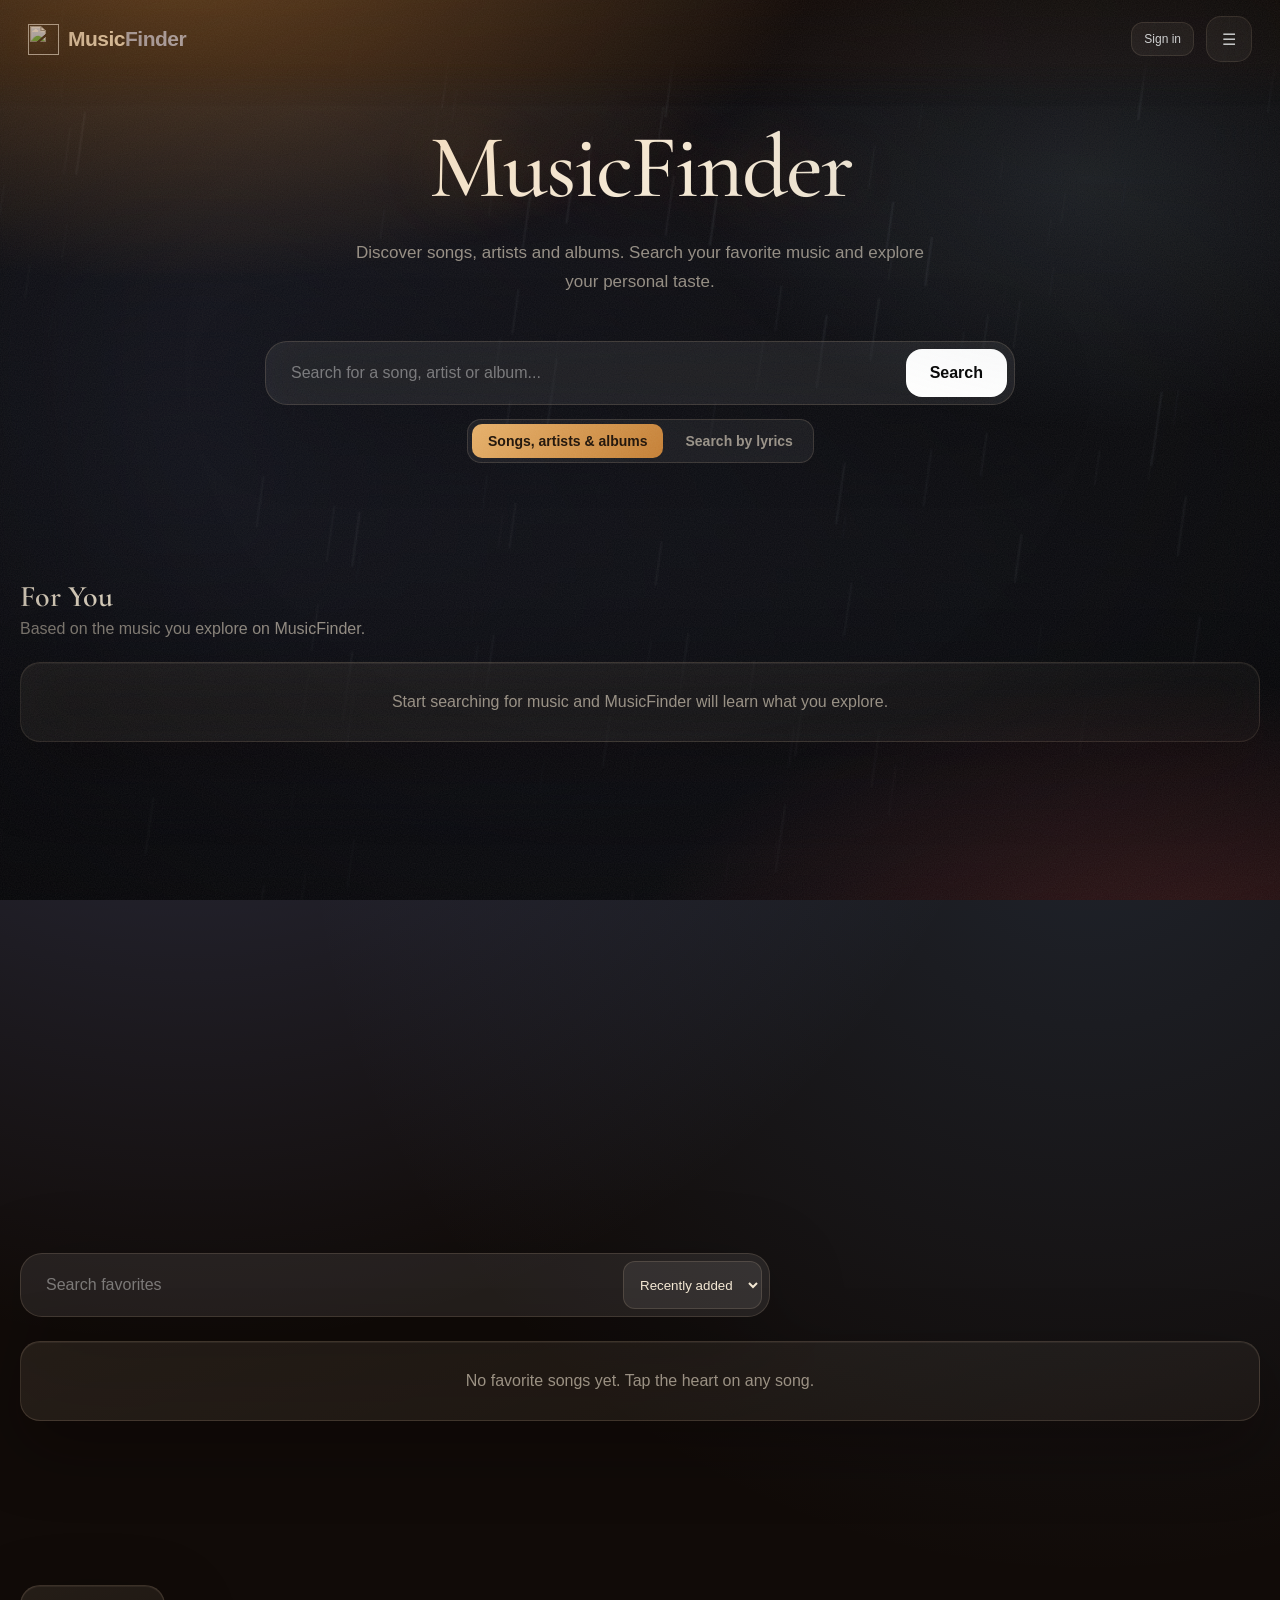
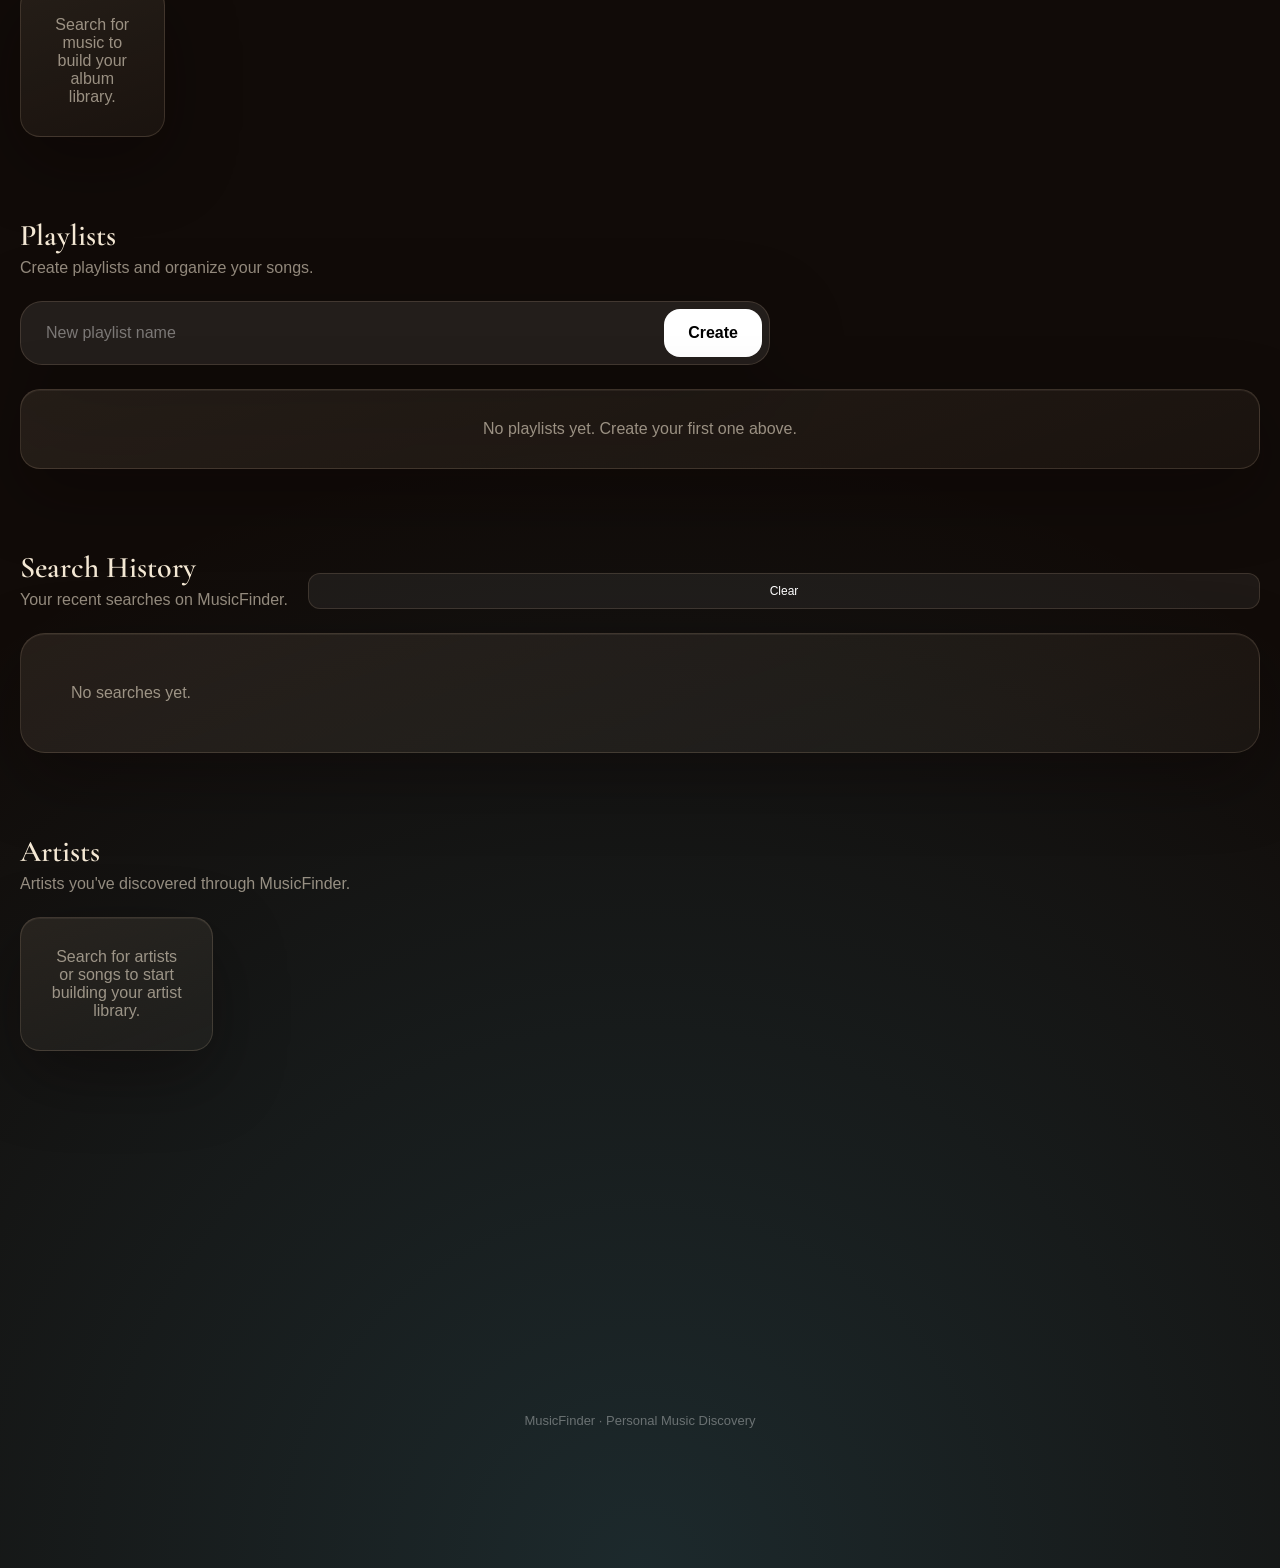
==== commit 8ae0b50a: "Merge branch 'release/login-panel-email-password-20261117' into integration/merge-all-to-main-202611" ====
--- a/frontend/index.html
+++ b/frontend/index.html
@@ -6012,7 +6012,6 @@
         query_too_short:  ["Type at least 3 characters from the lyrics.", "حداقل ۳ حرف از متن آهنگ را وارد کنید."],
         query_too_long:   ["That's too long. Use a single line (up to 200 characters).", "این متن خیلی طولانی است. یک خط (حداکثر ۲۰۰ حرف) بنویسید."],
         lyrics_not_configured: ["Lyrics search isn't set up on the server yet.", "جستجوی متن آهنگ هنوز روی سرور راه‌اندازی نشده است."],
-        lyrics_temporarily_disabled: ["Lyrics search is temporarily disabled. We'll bring it back when a new provider is ready.", "جستجوی متن آهنگ فعلاً غیرفعال است. پس از آماده‌شدن سرویس جدید دوباره فعال می‌شود."],
         lyrics_limit_reached:  ["The daily lyrics-search limit has been reached. Please try again later.", "سقف روزانه‌ی جستجوی متن آهنگ پر شده است. لطفاً بعداً دوباره تلاش کنید."],
         rate_limited:     ["Too many searches. Please wait a minute and try again.", "جستجوها زیاد بود. یک دقیقه صبر کنید و دوباره تلاش کنید."],
         lyrics_unavailable: ["The lyrics service is unavailable right now. Please try again shortly.", "سرویس متن آهنگ فعلاً در دسترس نیست. کمی بعد دوباره تلاش کنید."],
@@ -6025,7 +6024,7 @@
     if (window.MF_FA) {
         Object.assign(window.MF_FA, {
             "Songs, artists & albums": "آهنگ، هنرمند و آلبوم",
-            "Search by lyrics (Temporarily disabled)": "جستجو با متن آهنگ (فعلاً غیرفعال)",
+            "Search by lyrics": "جستجو با متن آهنگ",
             "Type a line from the lyrics...": "یک خط از متن آهنگ را بنویسید...",
             "Search type": "نوع جستجو"
         });
@@ -6056,7 +6055,7 @@
         wrap.setAttribute("aria-label", "Search type");
         wrap.innerHTML =
             `<button type="button" class="active" data-mode="all" aria-pressed="true">Songs, artists &amp; albums</button>` +
-            `<button type="button" data-mode="lyrics" aria-pressed="false">Search by lyrics (Temporarily disabled)</button>`;
+            `<button type="button" data-mode="lyrics" aria-pressed="false">Search by lyrics</button>`;
         wrap.addEventListener("click", e => {
             const b = e.target.closest("button[data-mode]");
             if (b) setMode(b.dataset.mode);
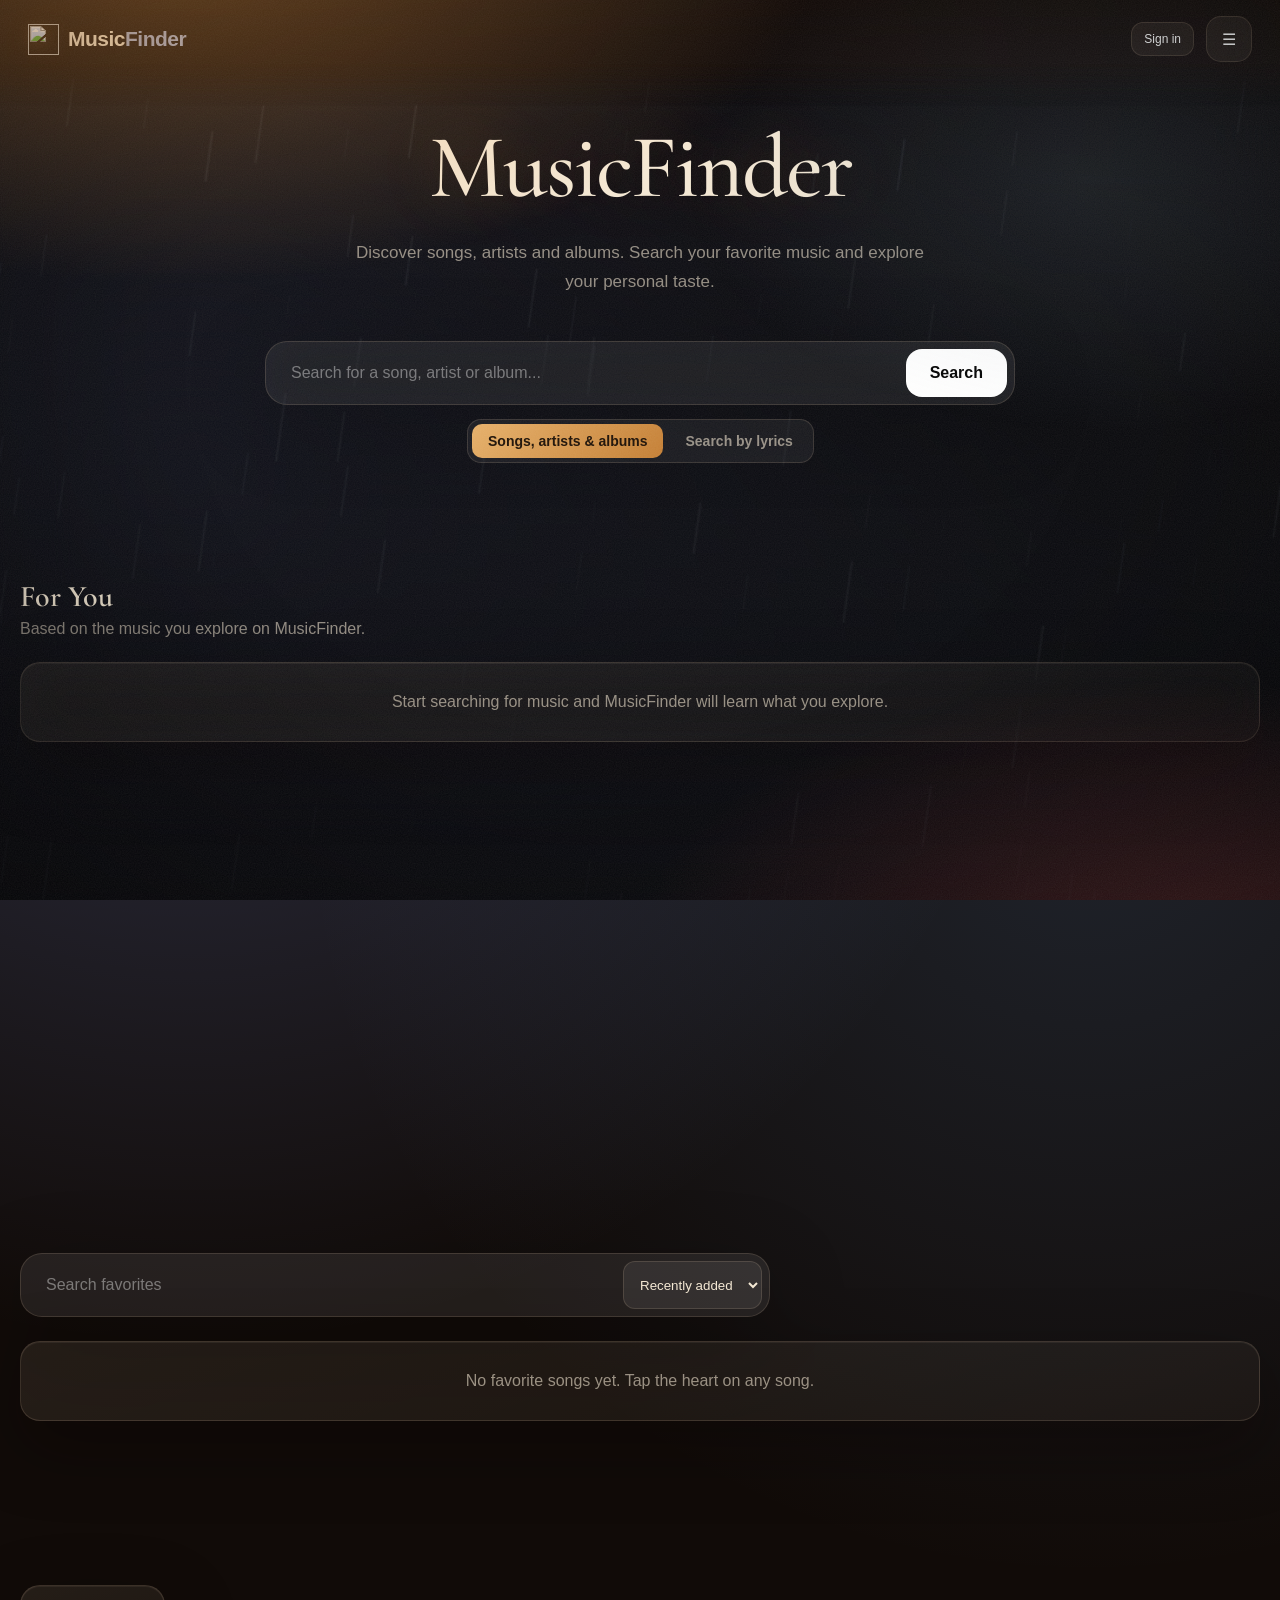
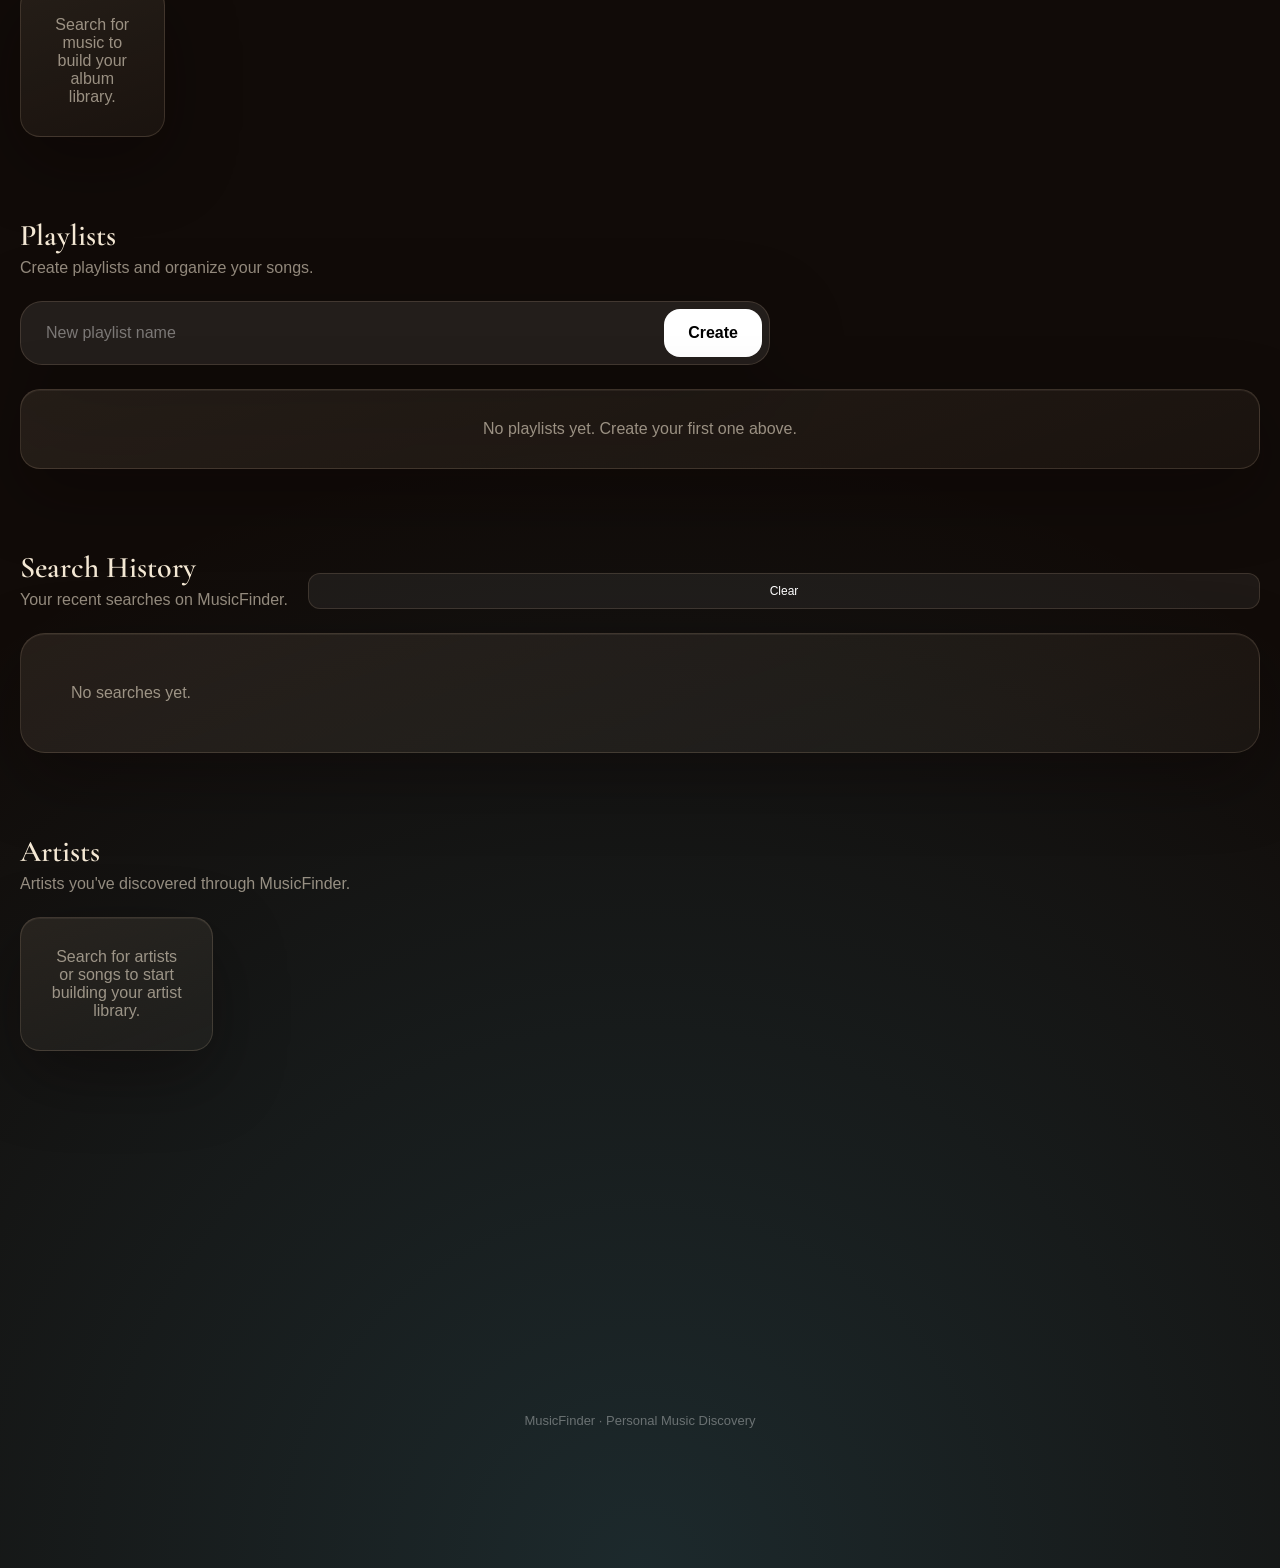
==== commit b6dd44e3: "fix(ui): localize login and align admin glass theme" ====
--- a/frontend/index.html
+++ b/frontend/index.html
@@ -11,7 +11,7 @@
 <link rel="icon" type="image/png" sizes="16x16" href="/favicon-16x16.png">
 <link rel="apple-touch-icon" href="/apple-touch-icon.png">
 <link rel="manifest" href="/site.webmanifest">
-<meta name="theme-color" content="#110b08">
+<meta name="theme-color" content="#07080d">
 
 <title>MusicFinder</title>
 <meta name="description" content="Discover music, explore artists, and find your next favorite song.">
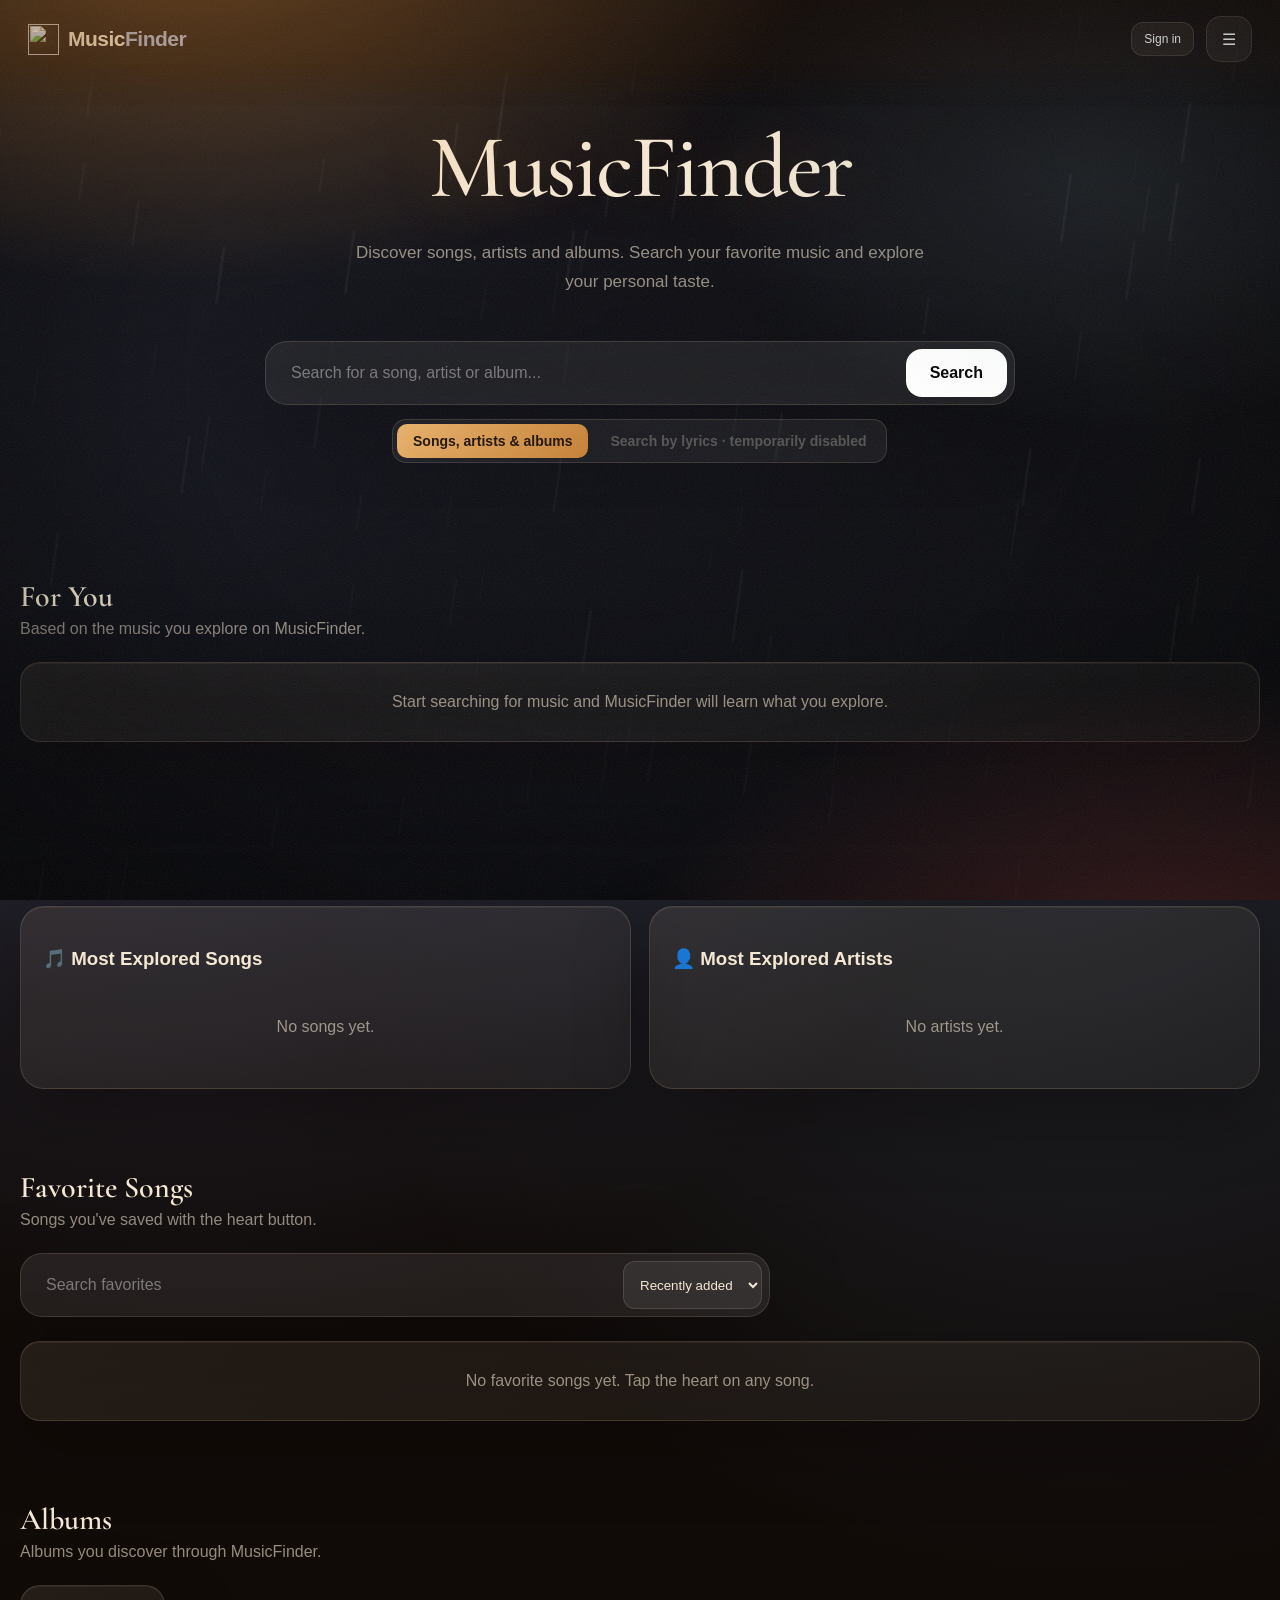
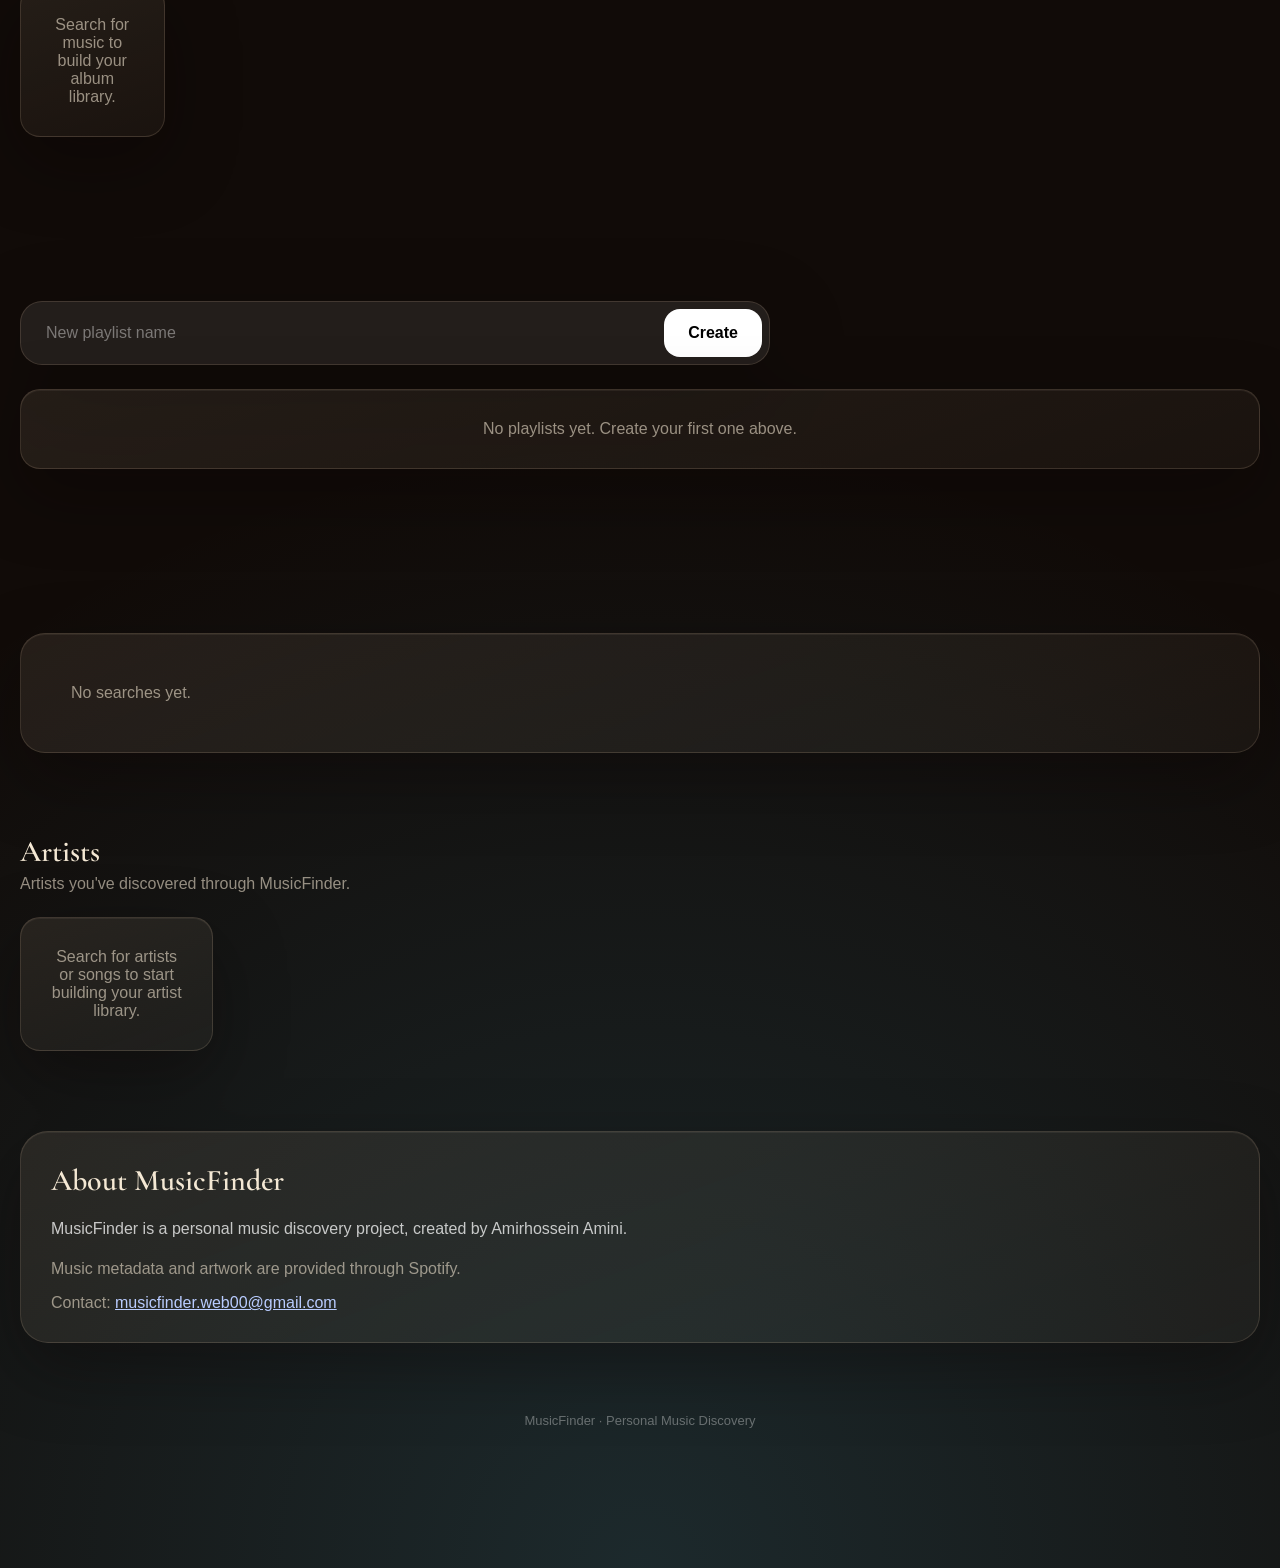
==== commit a04e4c28: "feat(admin): integrate panel styling, routes and verified audio management" ====
--- a/frontend/index.html
+++ b/frontend/index.html
@@ -11,7 +11,7 @@
 <link rel="icon" type="image/png" sizes="16x16" href="/favicon-16x16.png">
 <link rel="apple-touch-icon" href="/apple-touch-icon.png">
 <link rel="manifest" href="/site.webmanifest">
-<meta name="theme-color" content="#07080d">
+<meta name="theme-color" content="#110b08">
 
 <title>MusicFinder</title>
 <meta name="description" content="Discover music, explore artists, and find your next favorite song.">
@@ -1898,6 +1898,15 @@
 .searchMode button:hover { color: var(--text); }
 .searchMode button:focus-visible { outline: 2px solid rgba(224,164,90,.8); outline-offset: 2px; }
 .searchMode button.active { background: linear-gradient(135deg, #e6b06a, #c47f35); color: #1e1208; }
+.searchMode button:disabled { opacity:.48; cursor:not-allowed; filter:saturate(.55); }
+.searchMode button:disabled:hover { color:var(--muted); }
+/* Interface labels stay unselected; every editable control and actual search result stays selectable. */
+body { -webkit-user-select:none; user-select:none; }
+input, textarea, select, [contenteditable="true"],
+#searchSection, #searchSection *, #searchResults, #searchResults * {
+    -webkit-user-select:text;
+    user-select:text;
+}
 @media (max-width: 700px) { .searchMode { width: min(750px, 100%); } .searchMode button { flex: 1; padding: 10px 8px; font-size: 13px; } }
 @media (prefers-reduced-motion: reduce) { .searchMode button { transition: none; } }
 </style>
@@ -2098,7 +2107,7 @@
     </div>
 
     <div class="navRight">
-        <a class="adminShortcut" id="adminShortcut" href="/admin.html" hidden aria-label="Open Admin Panel" title="Open Admin Panel"><svg viewBox="0 0 24 24" width="18" height="18" fill="none" stroke="currentColor" stroke-width="1.8" stroke-linecap="round" stroke-linejoin="round" aria-hidden="true"><rect x="3" y="3" width="8" height="8" rx="1.5"/><rect x="13" y="3" width="8" height="8" rx="1.5"/><rect x="3" y="13" width="8" height="8" rx="1.5"/><rect x="13" y="13" width="8" height="8" rx="1.5"/></svg></a>
+        <a class="adminShortcut" id="adminShortcut" href="/adminpanel" hidden aria-label="Open Admin Panel" title="Open Admin Panel"><svg viewBox="0 0 24 24" width="18" height="18" fill="none" stroke="currentColor" stroke-width="1.8" stroke-linecap="round" stroke-linejoin="round" aria-hidden="true"><rect x="3" y="3" width="8" height="8" rx="1.5"/><rect x="13" y="3" width="8" height="8" rx="1.5"/><rect x="3" y="13" width="8" height="8" rx="1.5"/><rect x="13" y="13" width="8" height="8" rx="1.5"/></svg></a>
         <div class="authArea" id="authArea"></div>
         <button class="menuButton" onclick="openMenu()">☰</button>
     </div>
@@ -6024,7 +6033,8 @@
     if (window.MF_FA) {
         Object.assign(window.MF_FA, {
             "Songs, artists & albums": "آهنگ، هنرمند و آلبوم",
-            "Search by lyrics": "جستجو با متن آهنگ",
+            "Search by lyrics · temporarily disabled": "جستجو با متن آهنگ · موقتاً غیرفعال",
+            "Temporarily disabled": "موقتاً غیرفعال",
             "Type a line from the lyrics...": "یک خط از متن آهنگ را بنویسید...",
             "Search type": "نوع جستجو"
         });
@@ -6036,7 +6046,7 @@
     window.mfSearchMode = "all";
 
     function setMode(mode) {
-        window.mfSearchMode = mode === "lyrics" ? "lyrics" : "all";
+        window.mfSearchMode = "all";
         document.querySelectorAll(".searchMode button").forEach(b => {
             const on = b.dataset.mode === window.mfSearchMode;
             b.classList.toggle("active", on);
@@ -6055,10 +6065,10 @@
         wrap.setAttribute("aria-label", "Search type");
         wrap.innerHTML =
             `<button type="button" class="active" data-mode="all" aria-pressed="true">Songs, artists &amp; albums</button>` +
-            `<button type="button" data-mode="lyrics" aria-pressed="false">Search by lyrics</button>`;
+            `<button type="button" data-mode="lyrics" aria-pressed="false" disabled aria-disabled="true" title="Temporarily disabled" data-t="Search by lyrics · temporarily disabled">Search by lyrics · temporarily disabled</button>`;
         wrap.addEventListener("click", e => {
             const b = e.target.closest("button[data-mode]");
-            if (b) setMode(b.dataset.mode);
+            if (b && !b.disabled) setMode(b.dataset.mode);
         });
         box.after(wrap);
     }
@@ -6174,7 +6184,7 @@
                 requestError: (_trigger, action, url) => { if (action === "click") location.assign(url); else location.replace(url); return false; },
                 prevent: ({el}) => !el || el.hasAttribute("data-barba-prevent") || el.target === "_blank" ||
                     new URL(el.href, location.href).origin !== location.origin ||
-                    !["/", "/admin.html"].includes(new URL(el.href, location.href).pathname),
+                    !(new URL(el.href, location.href).pathname === "/" || /^\/adminpanel(?:\/(?:dashboard|upload|tracks|administrators))?\/?$/.test(new URL(el.href, location.href).pathname)),
                 transitions:[{ name:"musicfinder-liquid-route", leave:async ({next}) => {
                     document.documentElement.classList.add("barba-leaving");
                     await new Promise(resolve => setTimeout(resolve,150));
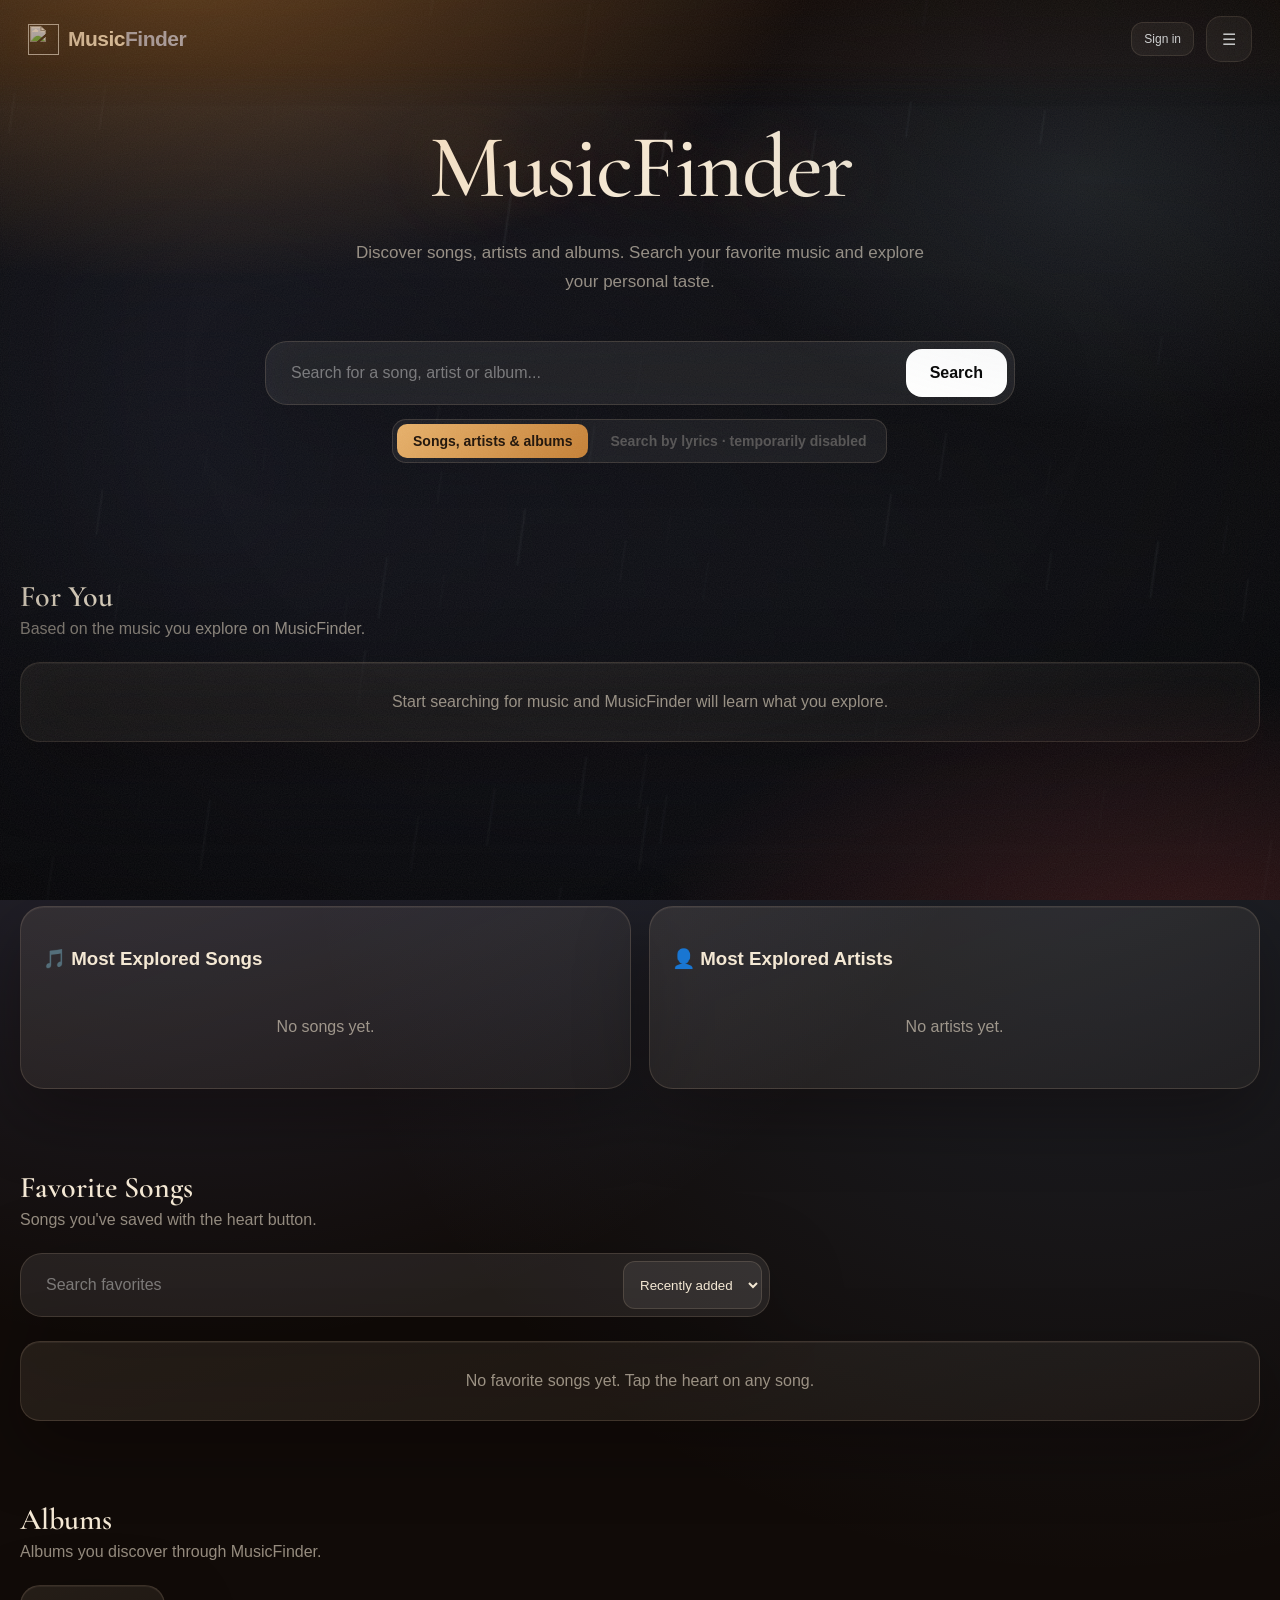
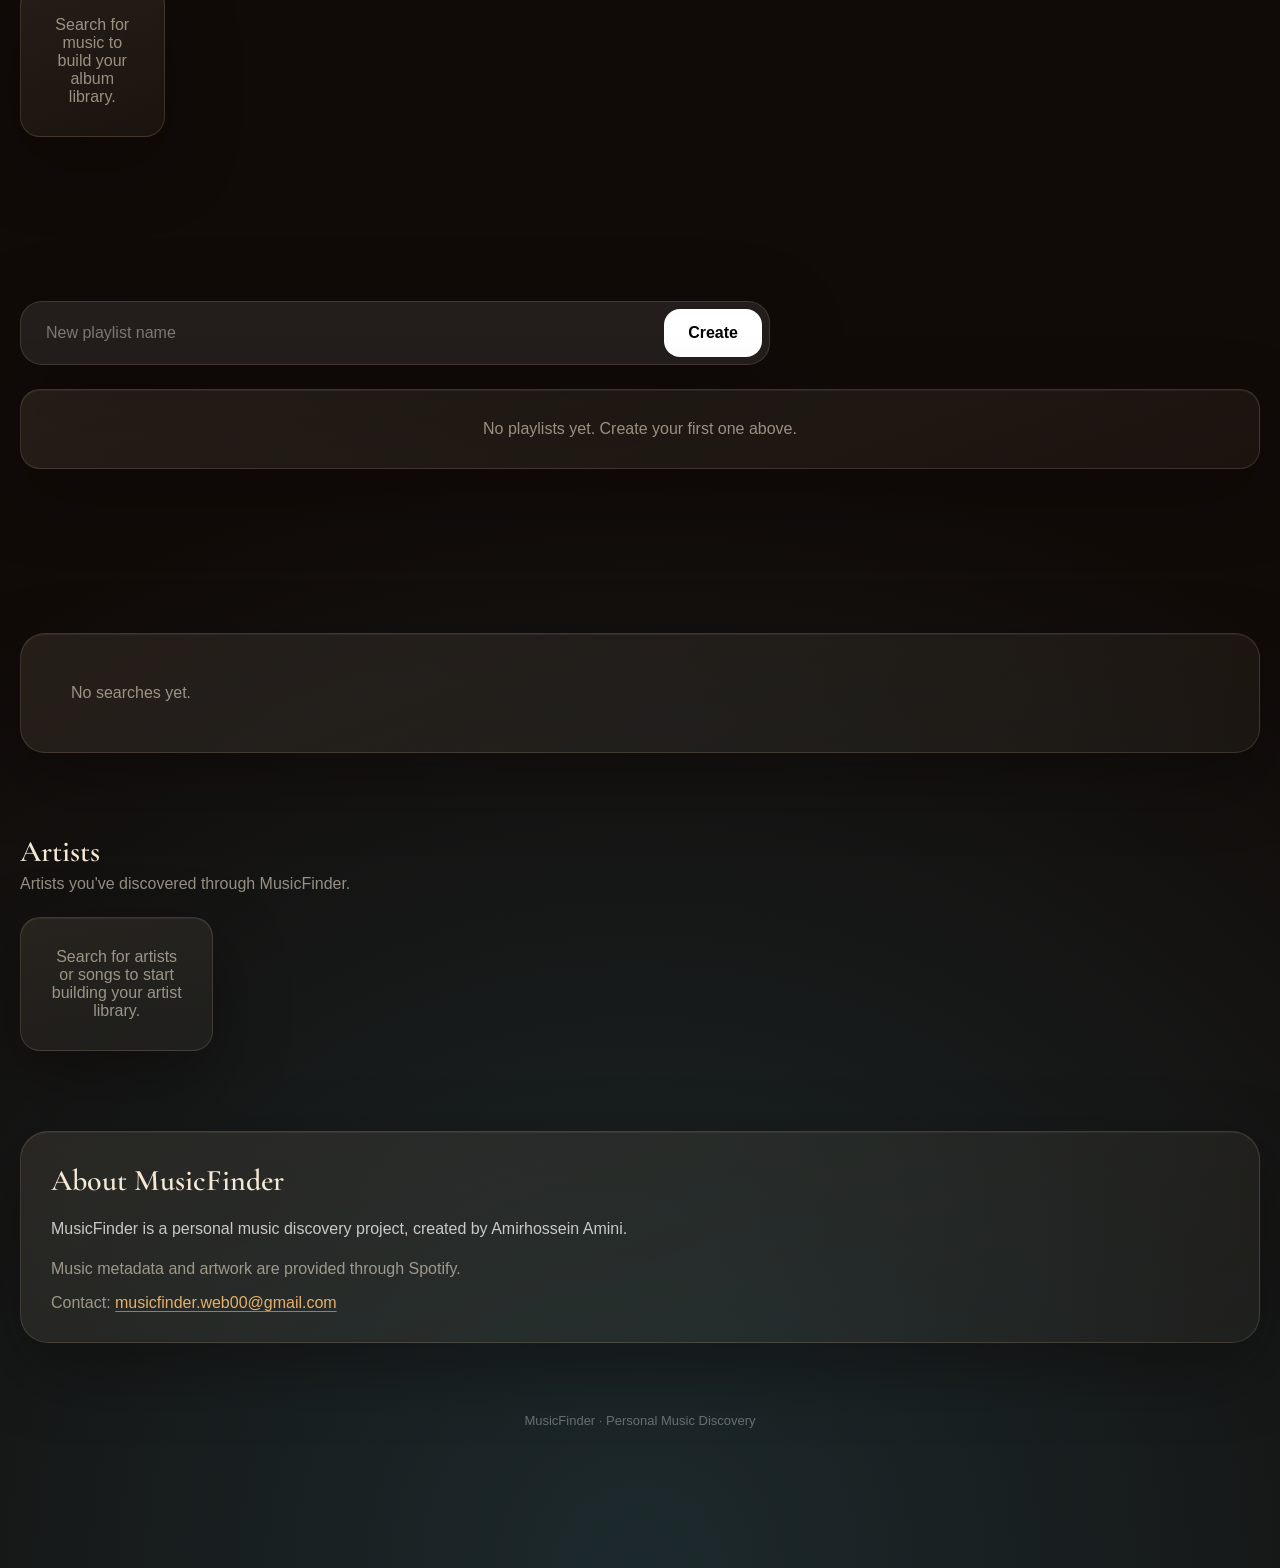
==== commit f67f5263: "fix(player): improve minimized controls and About email accent" ====
--- a/frontend/index.html
+++ b/frontend/index.html
@@ -1937,7 +1937,8 @@
 .mfPickItem.on { border-color: #9fb9ff; background: rgba(145,175,255,.16); }
 .mfPickCreate { display: flex; gap: 8px; margin-top: 12px; }
 .mfPickCreate input { flex: 1; min-width: 0; padding: 12px; border-radius: 12px; border: 1px solid var(--border); background: rgba(255,255,255,.07); color: var(--text); }
-.mfMail { direction: ltr; unicode-bidi: isolate; color: #b9ccff; text-decoration: underline; }
+.mfMail { direction: ltr; unicode-bidi: isolate; color: #e6b06a; text-decoration: underline; text-decoration-color: rgba(230,176,106,.62); text-underline-offset: 3px; transition: color .2s ease; }
+.mfMail:hover, .mfMail:focus-visible { color: #f4c27f; }
 /* MF-EXTRAS-END */
 </style>
 <link rel="stylesheet" href="/auth.css">
@@ -1959,6 +1960,15 @@
 .musicPlayer.minimized .playerCover { width:46px; height:46px; }
 .musicPlayer.minimized .playerInfo { min-width:0; flex:1; max-width:none; }
 .musicPlayer.minimized .playerControls,.musicPlayer.minimized .playerTimeline,.musicPlayer.minimized .playerVolume,.musicPlayer.minimized .playerFullContent { display:none !important; }
+.musicPlayer.minimized .playerControls { display:flex !important; flex:0 0 auto; gap:5px; }
+.musicPlayer.minimized .playerControls #playerPrevious { display:none; }
+.playerControls #playerStop { display:none; }
+.musicPlayer.minimized .playerControls #playerStop { display:flex; }
+.musicPlayer.minimized .playerControls .playerButton { width:30px; height:30px; }
+.musicPlayer.minimized .playerControls .playerPlay { width:32px; height:32px; }
+.musicPlayer.minimized .playerControls .playerButton svg { width:16px; height:16px; }
+.playerMinBtn svg { transition:transform .2s ease; }
+.musicPlayer.minimized .playerMinBtn svg { transform:rotate(180deg); }
 .playerCloseBtn { width:34px; height:34px; flex:0 0 34px; position:relative; z-index:2; }
 .playerMinBtn { flex-shrink:0; }
 #pageShell { min-height:100vh; opacity:1; transition:opacity .22s ease; }
@@ -2009,6 +2019,8 @@
             class="playerButton"
             id="playerPrevious"
             type="button"
+            title="Previous track"
+            aria-label="Previous track"
         >
             <svg viewBox="0 0 24 24" width="20" height="20" fill="currentColor" aria-hidden="true"><path d="M6 6h2v12H6zM9.5 12l8.5 6V6z"/></svg>
         </button>
@@ -2017,6 +2029,8 @@
             class="playerButton playerPlay"
             id="playerPlay"
             type="button"
+            title="Play or pause"
+            aria-label="Play"
         >
             <svg viewBox="0 0 24 24" width="20" height="20" fill="currentColor" aria-hidden="true"><path d="M8 5v14l11-7z"/></svg>
         </button>
@@ -2025,8 +2039,20 @@
             class="playerButton"
             id="playerNext"
             type="button"
+            title="Next track"
+            aria-label="Next track"
         >
             <svg viewBox="0 0 24 24" width="20" height="20" fill="currentColor" aria-hidden="true"><path d="M16 6h2v12h-2zM6 18l8.5-6L6 6z"/></svg>
+        </button>
+
+        <button
+            class="playerButton"
+            id="playerStop"
+            type="button"
+            title="Stop playback"
+            aria-label="Stop playback"
+        >
+            <svg viewBox="0 0 24 24" width="16" height="16" fill="currentColor" aria-hidden="true"><path d="M6 6h12v12H6z"/></svg>
         </button>
 
     </div>
@@ -4465,6 +4491,7 @@
 const playerPlay = document.getElementById("playerPlay");
 const playerPrevious = document.getElementById("playerPrevious");
 const playerNext = document.getElementById("playerNext");
+const playerStop = document.getElementById("playerStop");
 
 const playerProgress = document.getElementById("playerProgress");
 const playerCurrentTime = document.getElementById("playerCurrentTime");
@@ -4860,6 +4887,15 @@
         musicAudio.pause();
     }
 
+});
+
+playerStop.addEventListener("click", () => {
+    musicAudio.pause();
+    try { musicAudio.currentTime = 0; } catch {}
+    playerProgress.value = 0;
+    playerMiniFill.style.width = "0%";
+    playerCurrentTime.textContent = "0:00";
+    setPlayerPlaying(false);
 });
 
 musicAudio.addEventListener("play", () => {
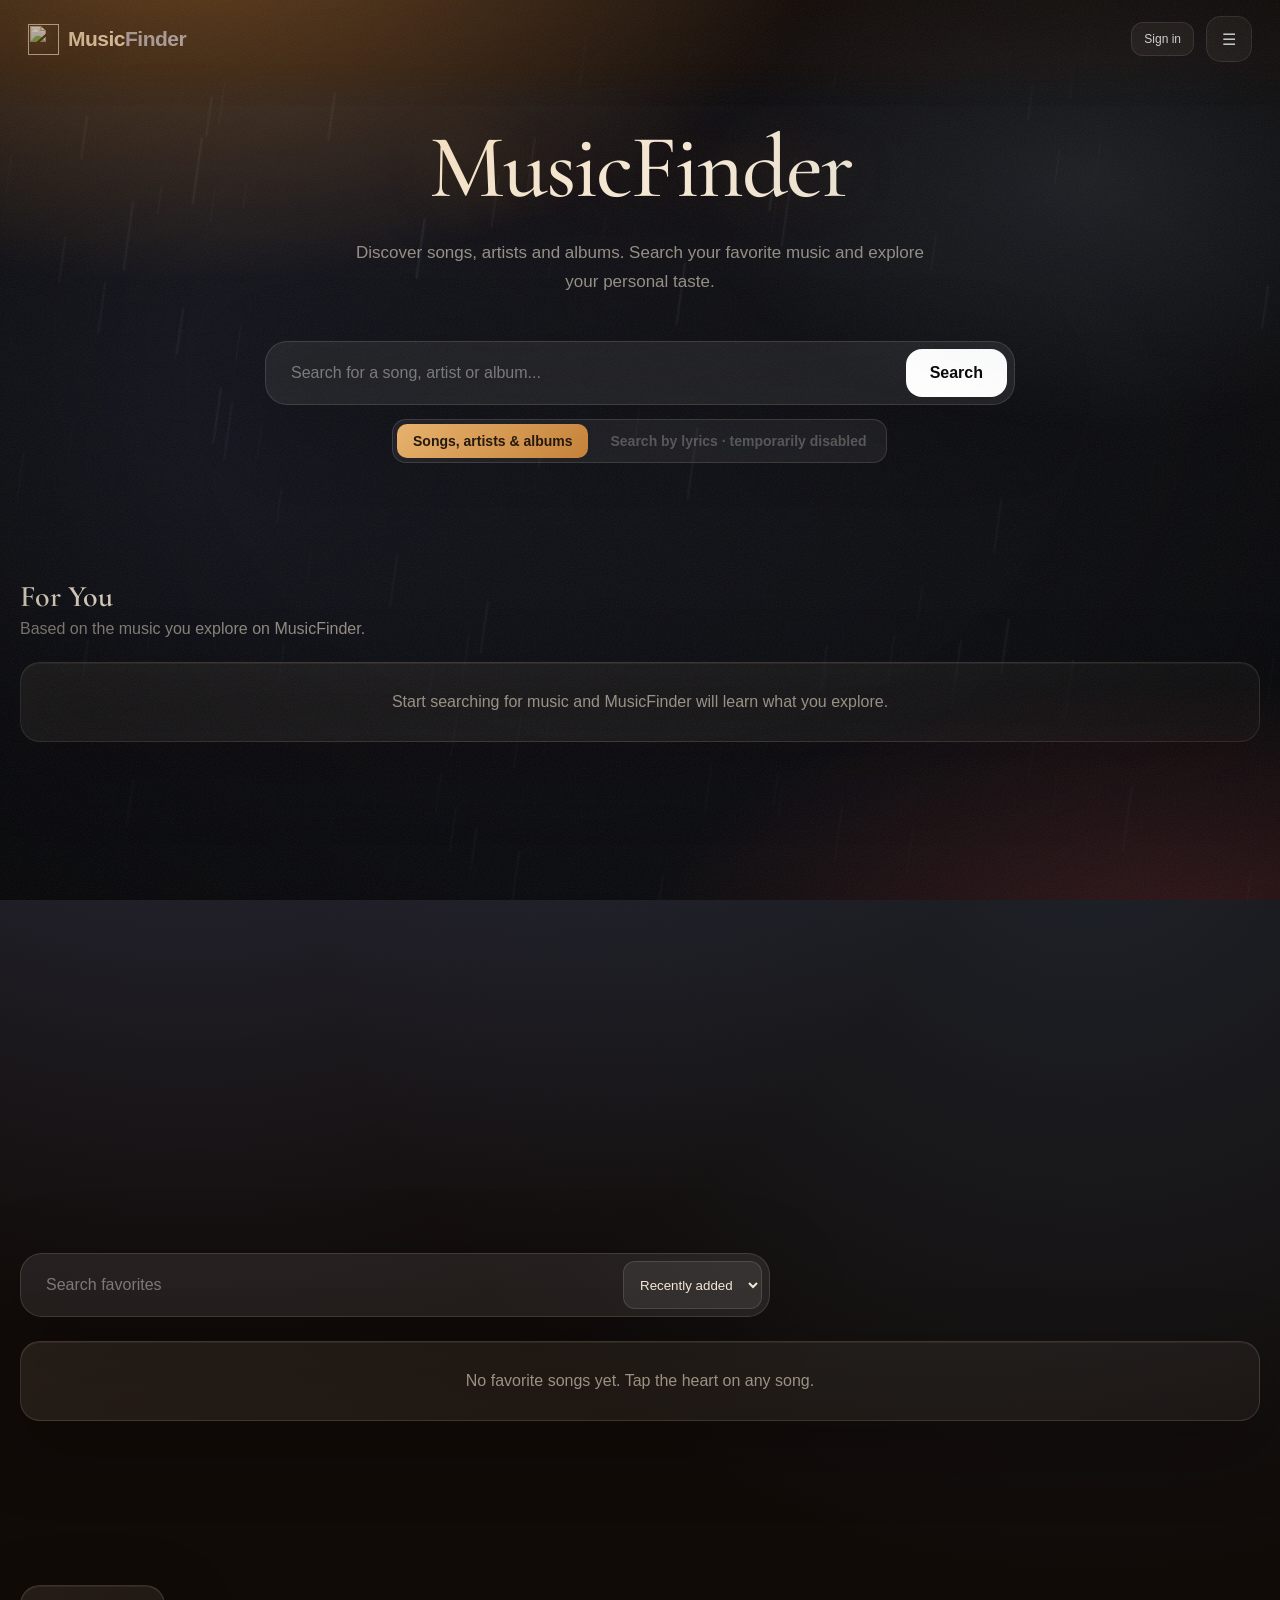
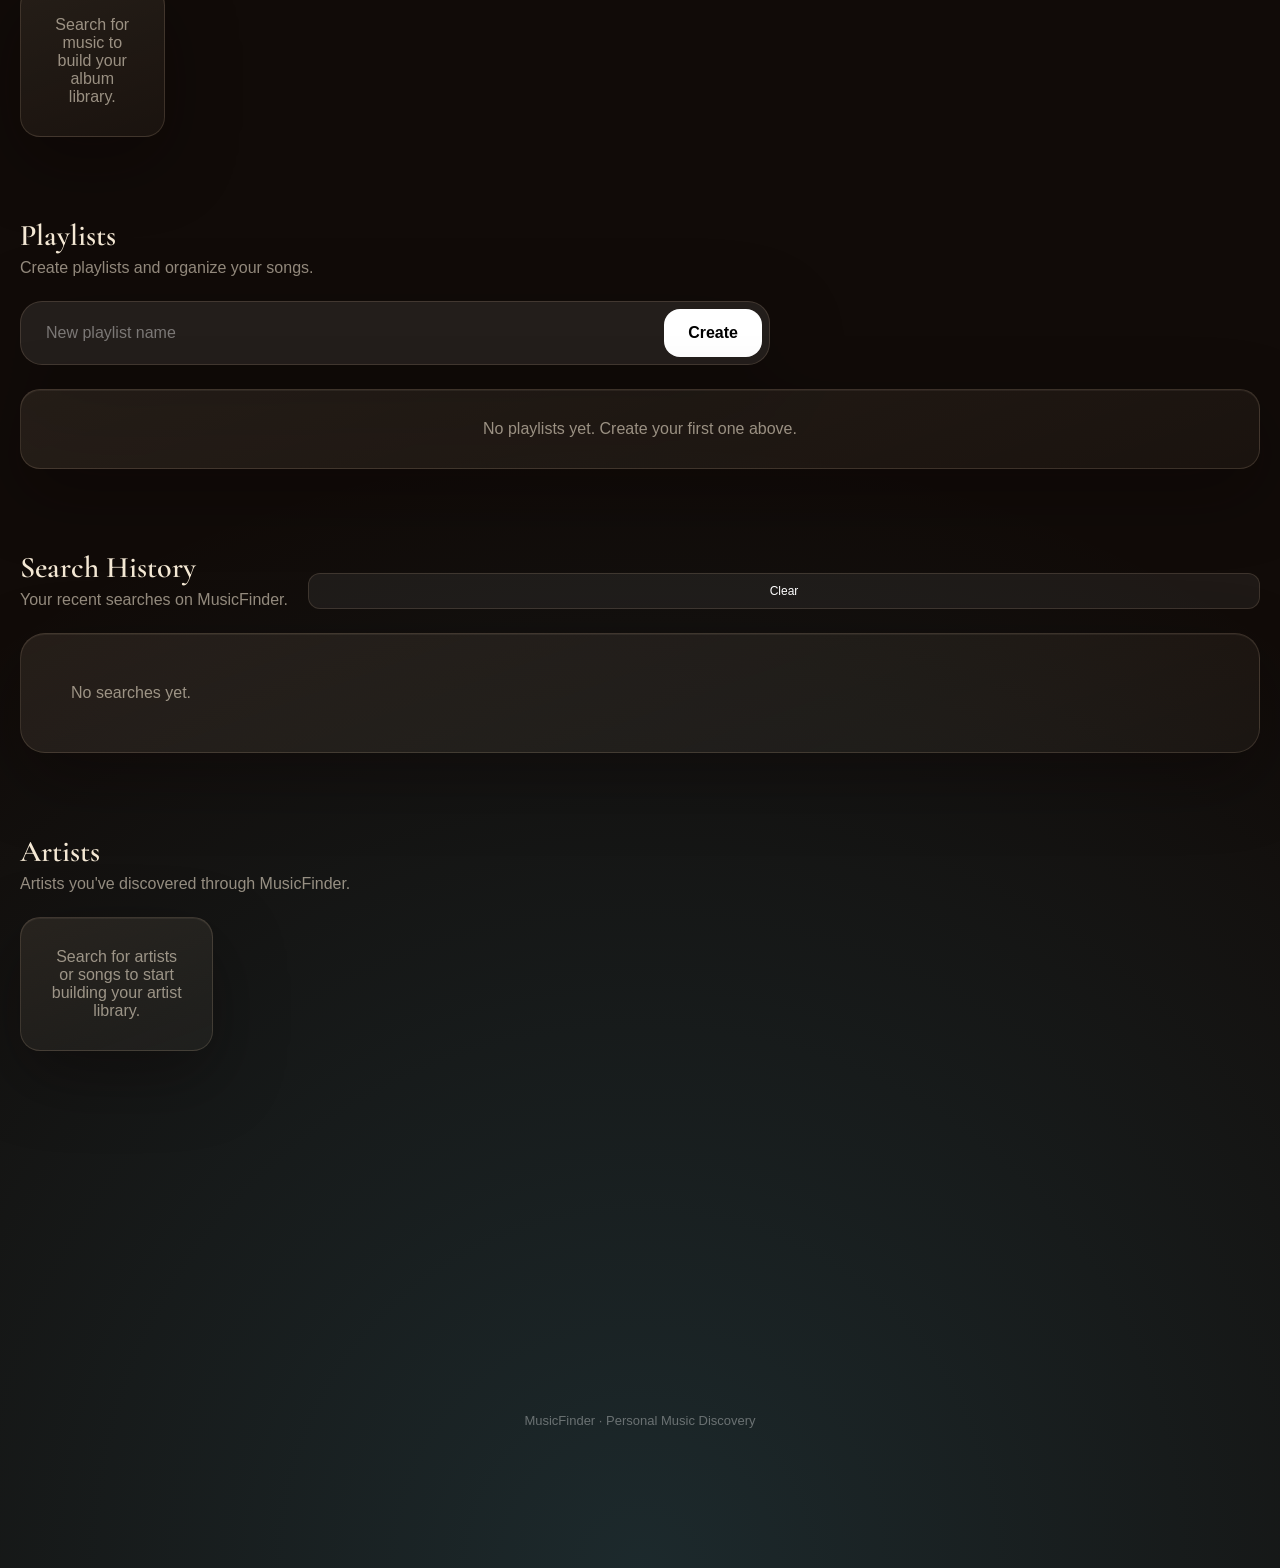
==== commit 91e34a66: "fix(auth): refresh session for admin shortcut check" ====
--- a/frontend/index.html
+++ b/frontend/index.html
@@ -5257,11 +5257,21 @@
     link.hidden = true;
     if (!session || !session.access_token) return;
     try {
-        const response = await fetch(`${API_BASE}/admin/me`, {
+        let response = await fetch(`${API_BASE}/admin/me`, {
             headers: { Authorization: `Bearer ${session.access_token}` },
             cache: "no-store"
         });
-        if (!response.ok) return;
+        if (response.status === 401) {
+            // A persisted session can briefly hold an expired access token while Supabase
+            // is restoring or refreshing it. Refresh once, then retry the role check.
+            const refreshedSession = await MFAuth.refreshSession();
+            if (requestId !== adminShortcutRequest || !refreshedSession || !refreshedSession.access_token) return;
+            response = await fetch(`${API_BASE}/admin/me`, {
+                headers: { Authorization: `Bearer ${refreshedSession.access_token}` },
+                cache: "no-store"
+            });
+        }
+        if (!response.ok || requestId !== adminShortcutRequest) return;
         const admin = await response.json();
         if (requestId !== adminShortcutRequest) return;
         link.hidden = !["admin", "owner"].includes(admin.role);
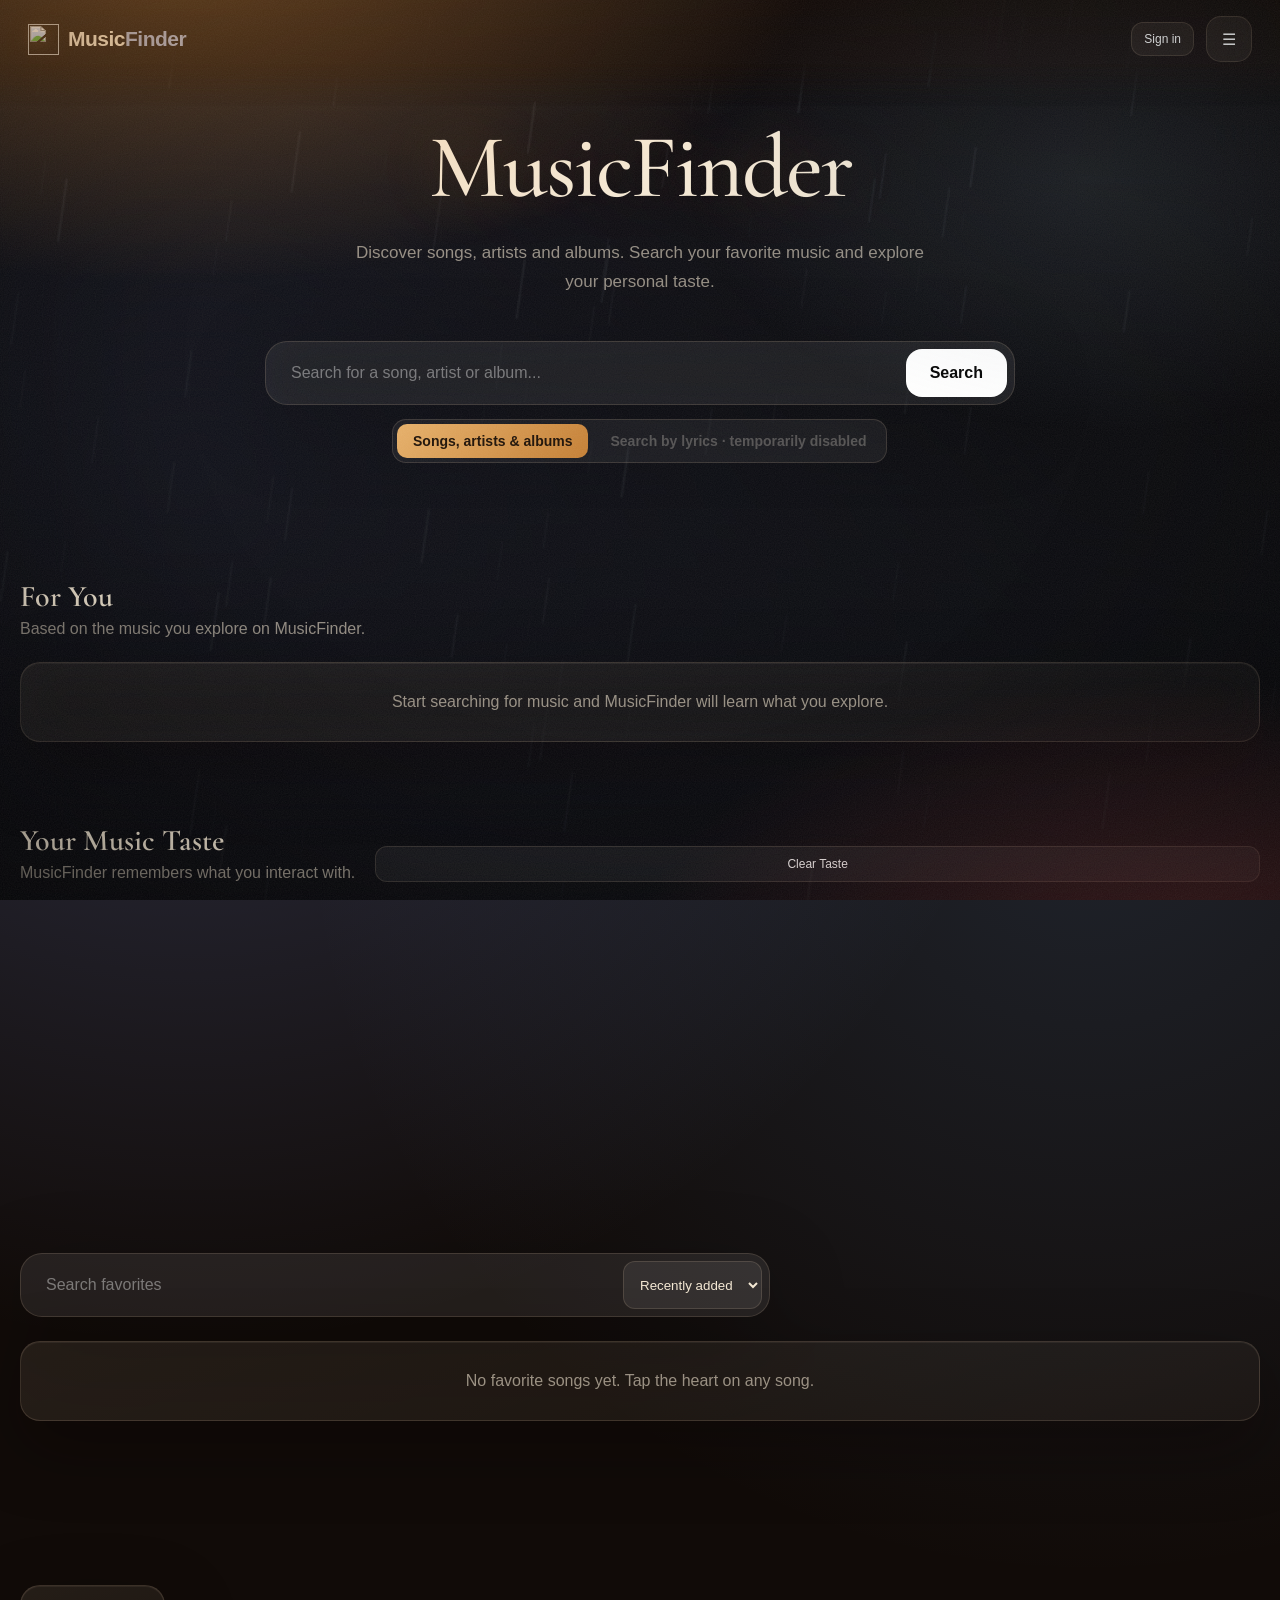
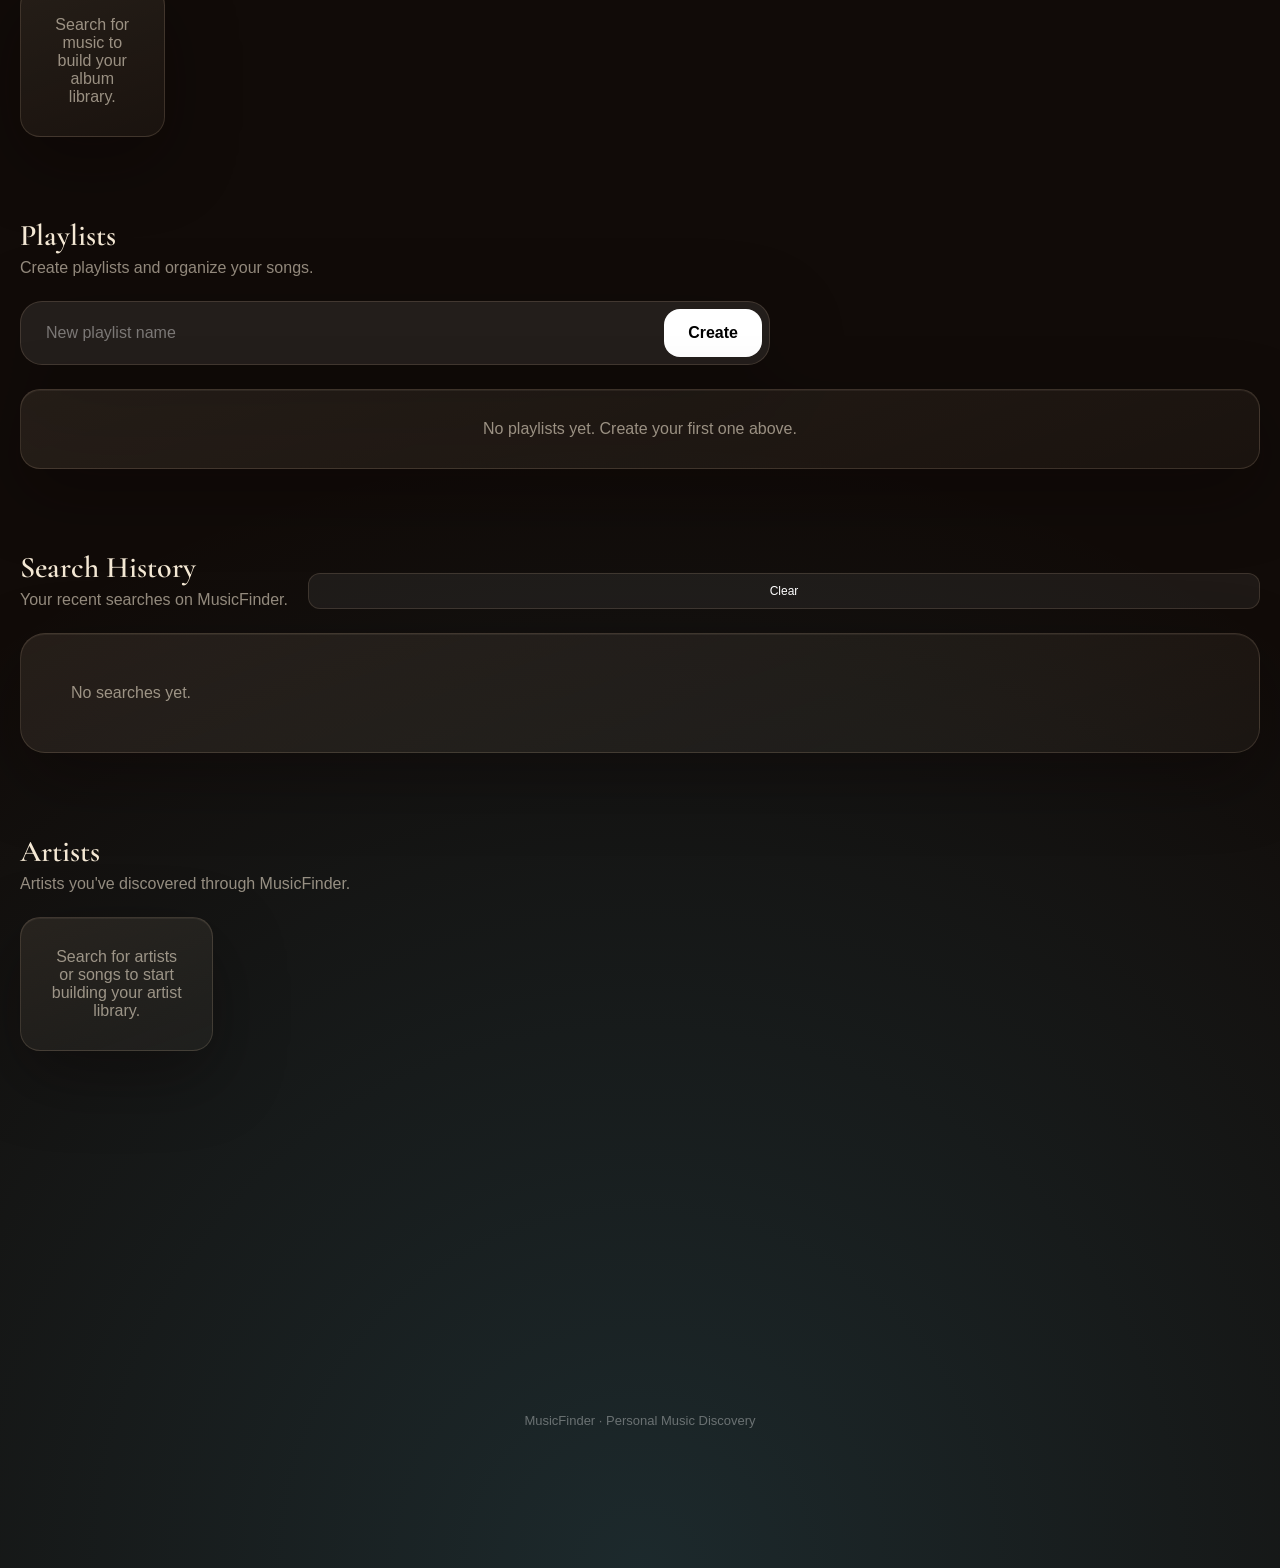
==== commit 467628e4: "fix(ui): restore admin shortcut and safe translations" ====
--- a/frontend/index.html
+++ b/frontend/index.html
@@ -5313,16 +5313,16 @@
         await MFAuth.init();
         MFAuth.onAuthStateChange((event, session) => {
             if (session && session.user) {
+                refreshAdminShortcut(session);
                 signInUser(session.user);
-                refreshAdminShortcut(session);
                 if (event === "SIGNED_IN") handleEmailConfirmation(session);
             }
             else { refreshAdminShortcut(null); if (currentUser) clearSignedInUser(); }
         });
         const session = await MFAuth.getSession();
         if (session && session.user) {
+            refreshAdminShortcut(session);
             if (!currentUser) signInUser(session.user);
-            refreshAdminShortcut(session);
             handleEmailConfirmation(session);
         } else { refreshAdminShortcut(null); renderAuth(); }
         if (new URLSearchParams(window.location.search).get("auth") === "recovery") {
@@ -5687,9 +5687,10 @@
         addPl: ["Add to playlist", "افزودن به پلی‌لیست"],
         noPl: ["No playlists yet — create one below.", "هنوز پلی‌لیستی نیست — یکی بسازید."],
         favSearch: ["Search favorites", "جستجو در علاقه‌مندی‌ها"], sRecent: ["Recently added", "تازه‌ترین"], sTitle: ["Title", "نام آهنگ"], sArtist: ["Artist", "هنرمند"], shuffle: ["Shuffle", "پخش تصادفی"], copyList: ["Copy track list", "کپی فهرست آهنگ‌ها"], copied: ["Copied", "کپی شد"],
-        close: ["Close", "بستن"], contact: ["Contact", "ایمیل"]
+        close: ["Close", "بستن"], contact: ["Contact", "ایمیل"],
+        lyricsDisabled: ["Search by lyrics · temporarily disabled", "جستجو با متن آهنگ · موقتاً غیرفعال"]
     };
-    const t = (k, ...a) => { const v = S[k][isFa() ? 1 : 0]; return typeof v === "function" ? v(...a) : v; };
+    const t = (k, ...a) => { const entry = S[k]; if (!Array.isArray(entry) || entry.length < 2) return String(k ?? ""); const v = entry[isFa() ? 1 : 0]; return typeof v === "function" ? v(...a) : (v ?? String(k ?? "")); };
 
     /* ---------- 1. Persian dictionary fixes (extends the existing FA table) ---------- */
     if (window.MF_FA) {
@@ -6111,7 +6112,7 @@
         wrap.setAttribute("aria-label", "Search type");
         wrap.innerHTML =
             `<button type="button" class="active" data-mode="all" aria-pressed="true">Songs, artists &amp; albums</button>` +
-            `<button type="button" data-mode="lyrics" aria-pressed="false" disabled aria-disabled="true" title="Temporarily disabled" data-t="Search by lyrics · temporarily disabled">Search by lyrics · temporarily disabled</button>`;
+            `<button type="button" data-mode="lyrics" aria-pressed="false" disabled aria-disabled="true" title="Temporarily disabled" data-t="lyricsDisabled">Search by lyrics · temporarily disabled</button>`;
         wrap.addEventListener("click", e => {
             const b = e.target.closest("button[data-mode]");
             if (b && !b.disabled) setMode(b.dataset.mode);
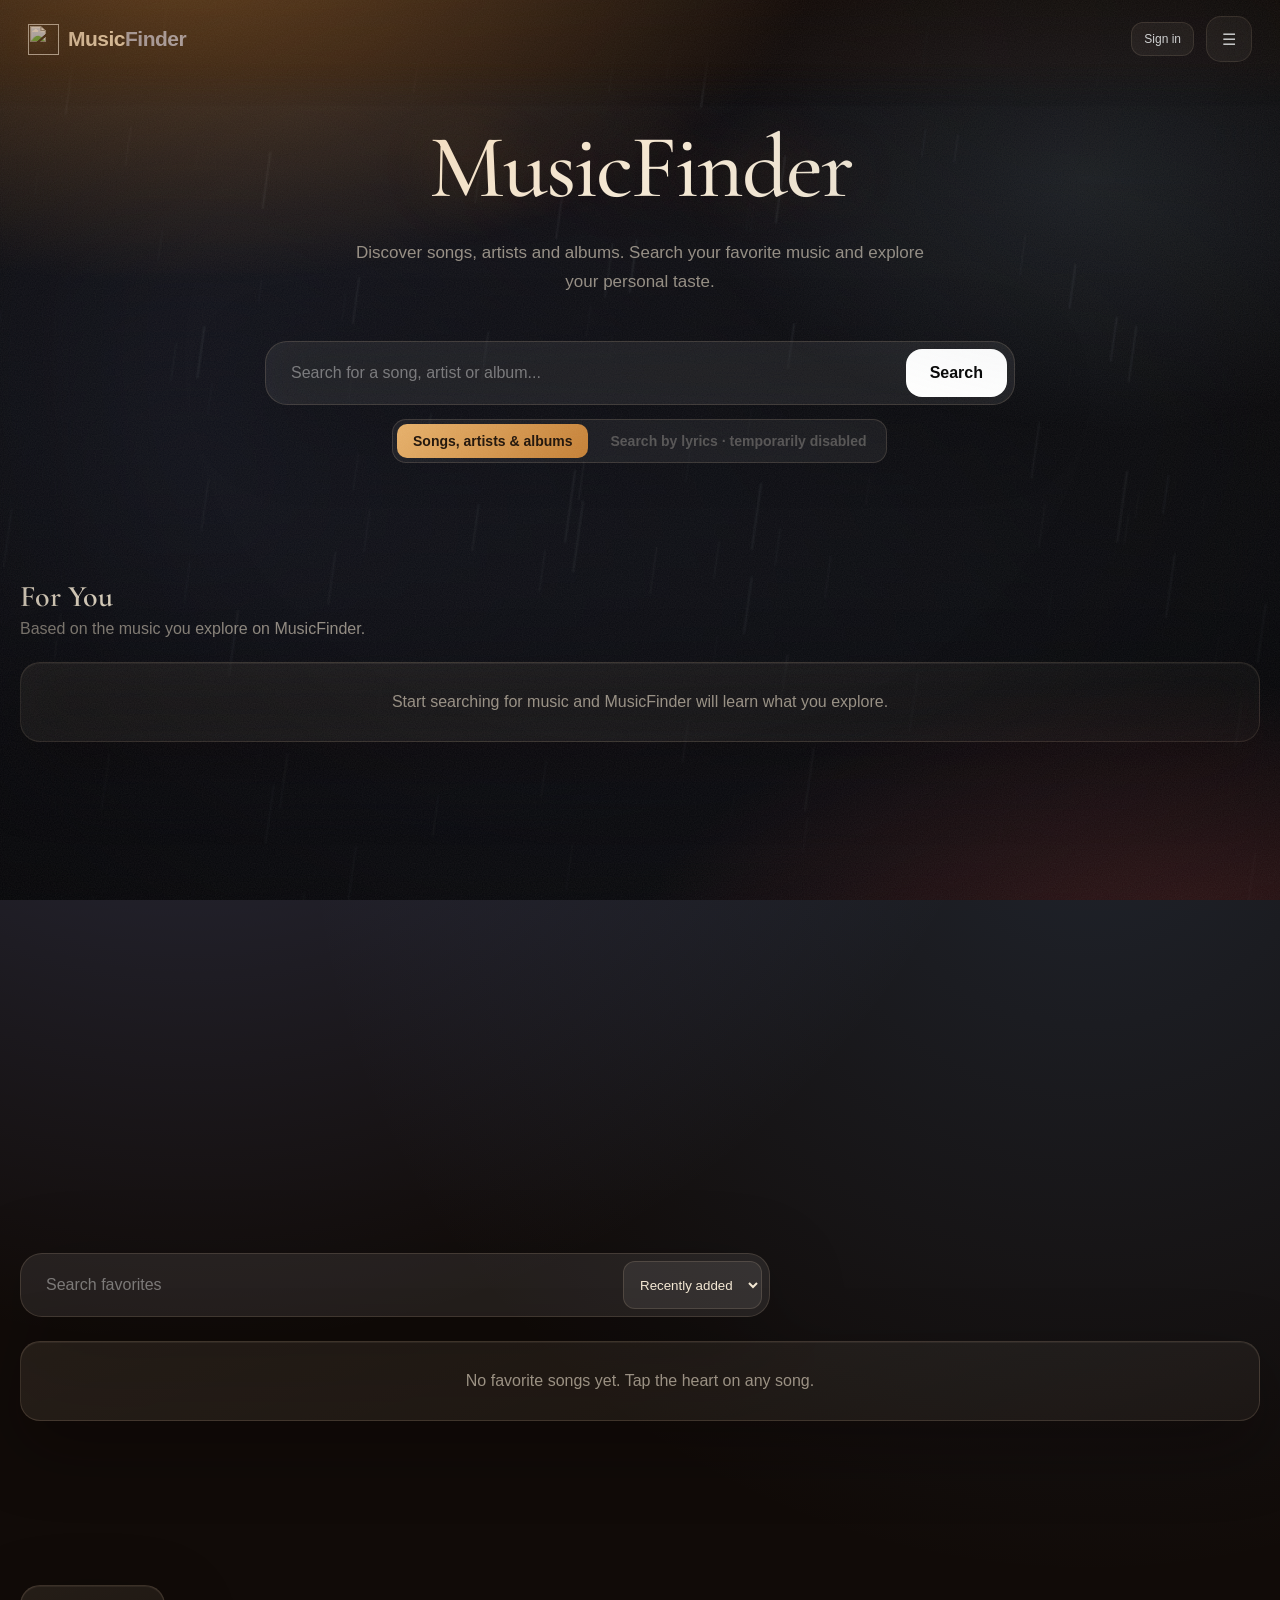
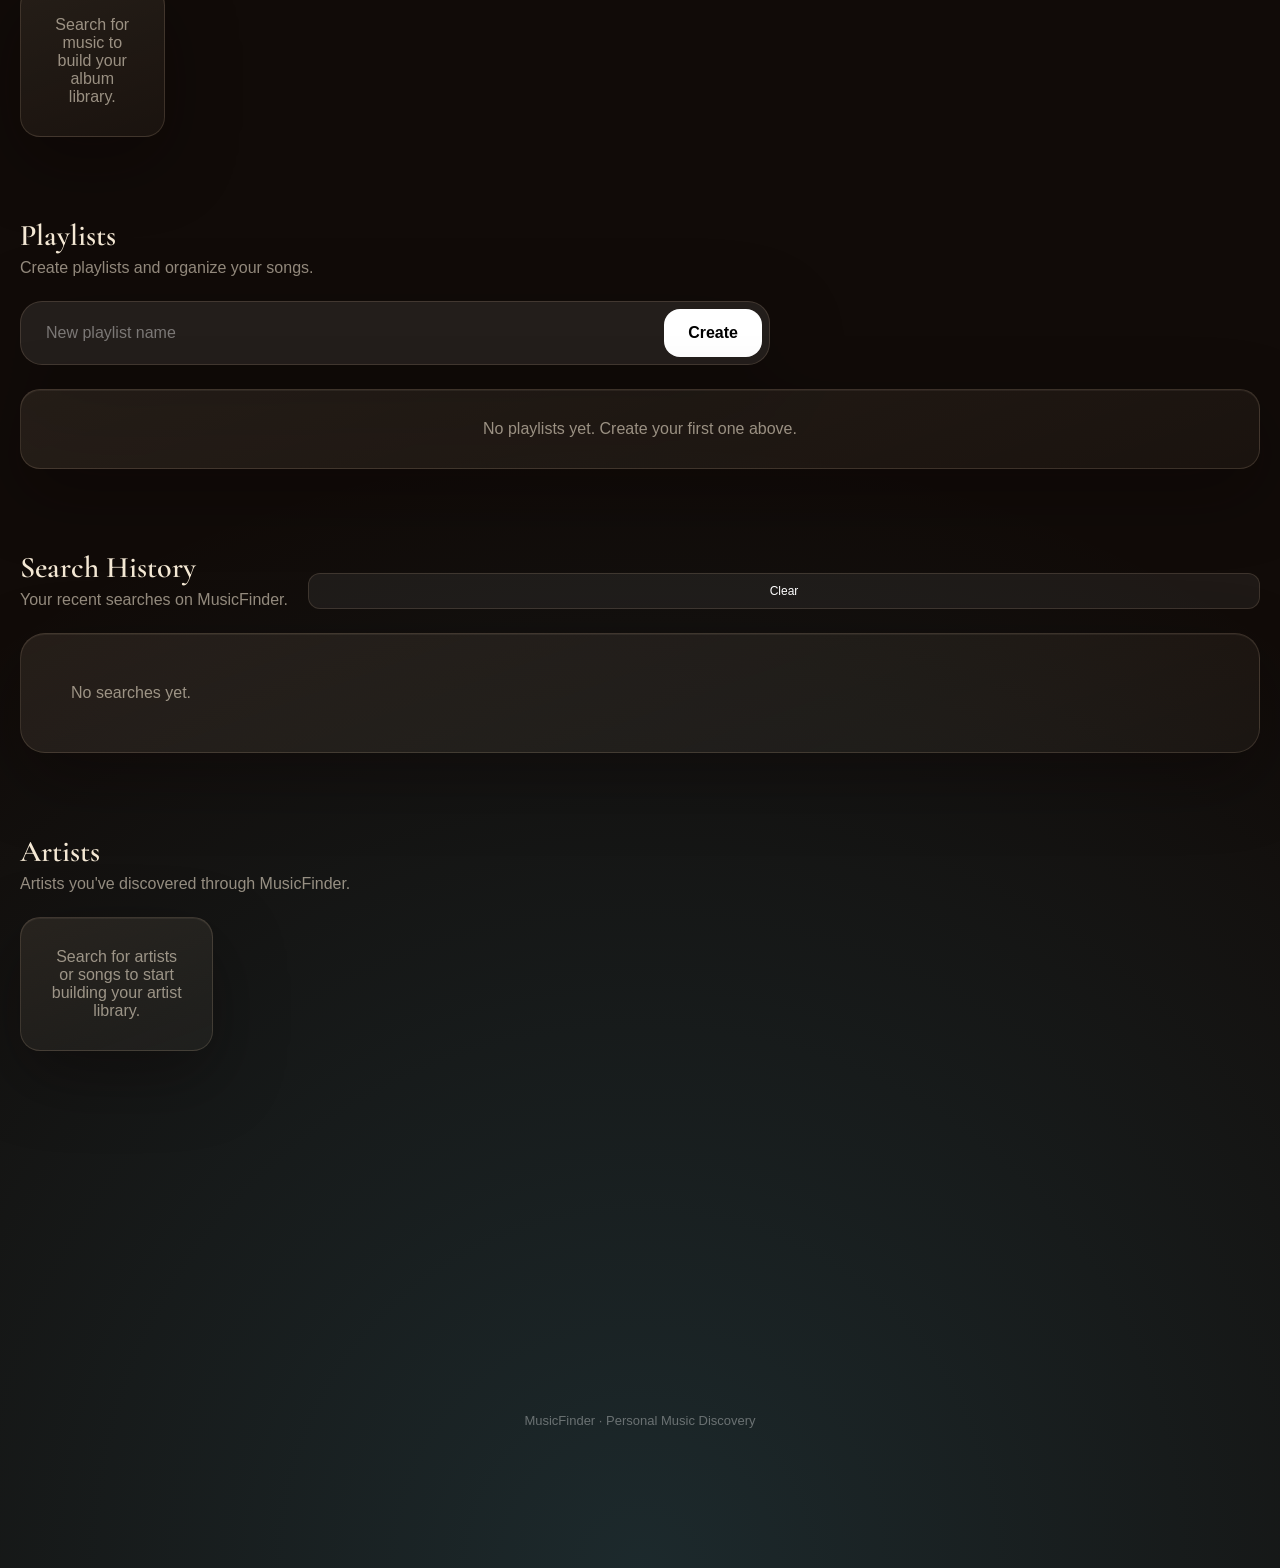
==== commit 35730391: "feat(playback): add Audius-first smart playback" ====
--- a/frontend/index.html
+++ b/frontend/index.html
@@ -924,7 +924,7 @@
     box-shadow: 0 16px 36px rgba(124,92,255,.55);
 }
 
-/* Search result cards: Play Preview gets its own row */
+/* Search result cards: primary play action gets its own row */
 
 .smallBtn.full {
     flex: 1 1 100%;
@@ -1027,7 +1027,7 @@
 
 }
 
-/* Details modal: Play Preview */
+/* Details modal play action */
 
 .modalButtons .previewBtn {
     display: inline-flex;
@@ -1142,6 +1142,26 @@
     width: 100%;
     border: 0;
     border-radius: 14px;
+}
+
+.fullPlayerQueueControls {
+    display: flex;
+    gap: 8px;
+    margin-top: 9px;
+}
+
+.fullPlayerQueueControls button {
+    flex: 1;
+    padding: 9px 12px;
+    border: 1px solid rgba(255,255,255,.12);
+    border-radius: 11px;
+    background: rgba(255,255,255,.07);
+    color: white;
+    cursor: pointer;
+}
+
+.fullPlayerQueueControls button:hover {
+    background: rgba(255,255,255,.14);
 }
 
 .fullPlayerBody .ytFrame {
@@ -2997,7 +3017,7 @@
                     class="smallBtn primary full"
                     onclick="event.stopPropagation(); playMusicFinderSong(window.currentTracks.find(t => t.id === '${track.id}'), window.currentTracks)"
                 >
-                    <svg width="16" height="16" viewBox="0 0 24 24" fill="currentColor" aria-hidden="true"><path d="M8 5v14l11-7z"/></svg> Play Preview
+                    <svg width="16" height="16" viewBox="0 0 24 24" fill="currentColor" aria-hidden="true"><path d="M8 5v14l11-7z"/></svg> Play
                 </button>
 
                 <button
@@ -3088,14 +3108,6 @@
                     >
                         <svg width="16" height="16" viewBox="0 0 24 24" fill="currentColor" aria-hidden="true"><path d="M8 5v14l11-7z"/></svg>
                         Play
-                    </button>
-
-                    <button
-                        type="button"
-                        onclick="event.stopPropagation(); playMusicFinderSong(window.currentTracks[0], window.currentTracks)"
-                    >
-                        <svg width="16" height="16" viewBox="0 0 24 24" fill="currentColor" aria-hidden="true"><path d="M8 5v14l11-7z"/></svg>
-                        Play Preview
                     </button>
 
                     <button
@@ -3568,11 +3580,6 @@
             <button class="playBtn" type="button" onclick="playFullFromModal()">
                 <svg width="18" height="18" viewBox="0 0 24 24" fill="currentColor" aria-hidden="true"><path d="M8 5v14l11-7z"/></svg>
                 Play
-            </button>
-
-            <button class="previewBtn" type="button" onclick="playFromModal()">
-                <svg width="18" height="18" viewBox="0 0 24 24" fill="currentColor" aria-hidden="true"><path d="M8 5v14l11-7z"/></svg>
-                Play Preview
             </button>
 
             <a class="primary" href="${spotify}" target="_blank">
@@ -4283,7 +4290,7 @@
                                                 type="button"
                                                 onclick="event.stopPropagation(); playMusicFinderSong(JSON.parse(decodeURIComponent('${encoded}')))"
                                             >
-                                                Play Preview
+                                                Play
                                             </button>
                                         </div>
 
@@ -4565,6 +4572,8 @@
 
 let currentPlayerIndex = -1;
 let playerQueue = [];
+let currentPlaybackProvider = "preview";
+let currentPlaybackSong = null;
 
 
 /* Format time */
@@ -4766,6 +4775,28 @@
     }
 
     return sources;
+}
+
+
+async function findAudiusTrack(song) {
+    const artist = song.artists?.[0]?.name || "";
+    if (!song.name || !artist) return null;
+
+    const params = new URLSearchParams({ title: song.name, artist });
+    if (Number.isFinite(song.duration_ms) && song.duration_ms > 0) {
+        params.set("duration_ms", String(Math.round(song.duration_ms)));
+    }
+
+    try {
+        const response = await fetch(`${API_BASE}/audius/search?${params.toString()}`);
+        if (!response.ok) return null;
+        const payload = await response.json();
+        const track = payload && payload.track;
+        return track && track.stream_url ? track : null;
+    } catch (error) {
+        console.warn("Audius lookup unavailable; using Spotify fallback.", error);
+        return null;
+    }
 }
 
 
@@ -4873,6 +4904,65 @@
 }
 
 
+async function loadSmartPlaybackSong(song) {
+    if (!song) return;
+
+    const loadId = ++playerLoadId;
+    currentPlaybackProvider = "lookup";
+    currentPlaybackSong = song;
+
+    // Stop any Spotify iframe before starting the internal audio player.
+    const fullPlayerBody = document.getElementById("fullPlayerBody");
+    if (fullPlayerBody) fullPlayerBody.innerHTML = "";
+    const fullPlayerNote = document.getElementById("fullPlayerNote");
+    if (fullPlayerNote) fullPlayerNote.textContent = "";
+    musicPlayer.classList.remove("mode-full");
+
+    // Unlock the existing audio element synchronously from the user's click.
+    musicAudio.src = SILENT_AUDIO;
+    const unlock = musicAudio.play();
+    if (unlock) unlock.catch(() => {});
+
+    playerTitle.textContent = song.name || "Unknown Song";
+    const artists = song.artists?.map(a => a.name).filter(Boolean) || [];
+    playerArtist.textContent = artists.join(", ") || "Unknown Artist";
+    playerCover.src = song.album?.images?.[0]?.url || "";
+    playerProgress.value = 0;
+    playerMiniFill.style.width = "0%";
+    playerCurrentTime.textContent = "0:00";
+    playerDuration.textContent = "0:00";
+    musicPlayer.classList.add("active");
+
+    const audiusTrack = await findAudiusTrack(song);
+    if (loadId !== playerLoadId) return;
+
+    if (!audiusTrack) {
+        showSpotifyFallback(song);
+        return;
+    }
+
+    currentPlaybackProvider = "audius";
+    currentPreviewSources = [audiusTrack.stream_url];
+    currentPreviewIndex = 0;
+    playerArtist.textContent = `${artists.join(", ") || "Unknown Artist"} · Audius`;
+    musicAudio.src = audiusTrack.stream_url;
+    musicAudio.load();
+
+    try {
+        await musicAudio.play();
+        if (loadId === playerLoadId) setPlayerPlaying(true);
+    } catch (error) {
+        if (loadId !== playerLoadId) return;
+        if (error && error.name === "NotAllowedError") {
+            setPlayerPlaying(false);
+            return;
+        }
+        console.warn("Audius stream failed; opening Spotify fallback.", error);
+        showSpotifyFallback(song);
+    }
+}
+
+
 /* Play / Pause */
 
 playerPlay.addEventListener("click", () => {
@@ -4913,6 +5003,12 @@
 
     if (isUnlockSound()) return;
 
+    if (currentPlaybackProvider === "audius" && currentPlaybackSong) {
+        console.warn("Audius audio element failed; switching to Spotify.");
+        showSpotifyFallback(currentPlaybackSong);
+        return;
+    }
+
     if (currentPreviewIndex < currentPreviewSources.length - 1) {
 
         currentPreviewIndex++;
@@ -5031,10 +5127,7 @@
         currentPlayerIndex = playerQueue.length - 1;
     }
 
-    loadPlayerSong(
-        playerQueue[currentPlayerIndex],
-        true
-    );
+    playMusicFinderSong(playerQueue[currentPlayerIndex], playerQueue);
 
 });
 
@@ -5053,10 +5146,7 @@
         currentPlayerIndex = 0;
     }
 
-    loadPlayerSong(
-        playerQueue[currentPlayerIndex],
-        true
-    );
+    playMusicFinderSong(playerQueue[currentPlayerIndex], playerQueue);
 
 });
 
@@ -5082,7 +5172,7 @@
         currentPlayerIndex = 0;
     }
 
-    loadPlayerSong(song, true);
+    loadSmartPlaybackSong(song);
 
 };
 
@@ -5099,13 +5189,14 @@
     playMusicFinderSong(track, Array.isArray(queue) && queue.length ? queue : [track]);
 }
 
-function playFullSong(song) {
+function showSpotifyFallback(song) {
 
     if (!song) return;
 
-    // Invalidate any preview lookup that is still running, otherwise it would
-    // start playing in the background next to the Spotify embed.
+    // Invalidate any Audius lookup/stream still in progress.
     playerLoadId++;
+    currentPlaybackProvider = "spotify";
+    currentPlaybackSong = song;
 
     // One shared player surface; full-song provider playback remains a separate source adapter.
     musicAudio.pause();
@@ -5119,9 +5210,9 @@
         song.name || "Unknown Song";
 
     document.getElementById("fullPlayerArtist").textContent =
-        artists.join(", ");
+        `${artists.join(", ")} · Spotify`;
     playerTitle.textContent = song.name || "Unknown Song";
-    playerArtist.textContent = artists.join(", ") || "Unknown Artist";
+    playerArtist.textContent = `${artists.join(", ") || "Unknown Artist"} · Spotify`;
     playerCover.src = song.album?.images?.[0]?.url || "";
     setPlayerMinimized(false, true);
 
@@ -5148,6 +5239,12 @@
                 allow="autoplay; clipboard-write; encrypted-media; fullscreen; picture-in-picture"
                 loading="lazy"
             ></iframe>
+            ${playerQueue.length > 1 ? `
+                <div class="fullPlayerQueueControls">
+                    <button type="button" onclick="playQueueRelative(-1)">Previous</button>
+                    <button type="button" onclick="playQueueRelative(1)">Next</button>
+                </div>
+            ` : ""}
             ${downloadLink}
         `;
 
@@ -5169,6 +5266,21 @@
 
     musicPlayer.classList.add("mode-full", "active");
 
+}
+
+
+function playFullSong(song) {
+    if (!song) return;
+    const inResults = (window.currentTracks || []).some(track => track.id === song.id);
+    const queue = inResults ? window.currentTracks : [song];
+    playMusicFinderSong(song, queue);
+}
+
+
+function playQueueRelative(direction) {
+    if (!playerQueue.length) return;
+    currentPlayerIndex = (currentPlayerIndex + direction + playerQueue.length) % playerQueue.length;
+    playMusicFinderSong(playerQueue[currentPlayerIndex], playerQueue);
 }
 
 
@@ -5497,7 +5609,7 @@
         "No artists yet.":"هنوز هنرمندی نیست.","No results found for":"نتیجه‌ای پیدا نشد برای",
         "No searches yet.":"هنوز جستجویی انجام نشده.","No song playing":"آهنگی پخش نمی‌شود",
         "No songs yet.":"هنوز آهنگی نیست.","Open Spotify":"باز کردن Spotify","Open bot":"باز کردن ربات",
-        "Open in Spotify":"باز کردن در Spotify","Play":"پخش","Play Preview":"پخش پیش‌نمایش",
+        "Open in Spotify":"باز کردن در Spotify","Play":"پخش",
         "Sign out":"خروج","Something went wrong while searching.":"هنگام جستجو مشکلی پیش آمد.",
         "Search failed.":"جستجو ناموفق بود.","Sorry, this song can't be played here.":"متأسفیم، این آهنگ اینجا قابل پخش نیست.",
         "Couldn't play this preview":"پخش این پیش‌نمایش ممکن نشد",
@@ -5680,7 +5792,7 @@
         plSongs: [n => n + " songs", n => dig(n) + " آهنگ"],
         plNoSongs: ["This playlist is empty. Use the + button on a song to add it.", "این پلی‌لیست خالی است. با دکمه + روی هر آهنگ آن را اضافه کنید."],
         rename: ["Rename", "تغییر نام"], del: ["Delete", "حذف"], remove: ["Remove", "حذف"],
-        playPrev: ["Play Preview", "پخش پیش‌نمایش"], play: ["Play", "پخش"], details: ["Details", "جزئیات"],
+        playPrev: ["Play", "پخش"], play: ["Play", "پخش"], details: ["Details", "جزئیات"],
         confirmDel: ["Delete this playlist?", "این پلی‌لیست حذف شود؟"],
         renamePrompt: ["Playlist name", "نام پلی‌لیست"],
         favAdd: ["Add to favorites", "افزودن به علاقه‌مندی‌ها"], favRem: ["Remove from favorites", "حذف از علاقه‌مندی‌ها"],
@@ -6048,7 +6160,7 @@
 /* =========================
    LYRICS SEARCH (search by a line of lyrics)
    Backend: GET /lyrics/search?q=...  (Musixmatch metadata -> Spotify tracks)
-   Results are normal Spotify track objects, so cards, Play Preview, favorites and
+    Results are normal Spotify track objects, so cards, Play, favorites and
    playlists all reuse the existing code. No lyric text is fetched or displayed.
 ========================= */
 (function () {
